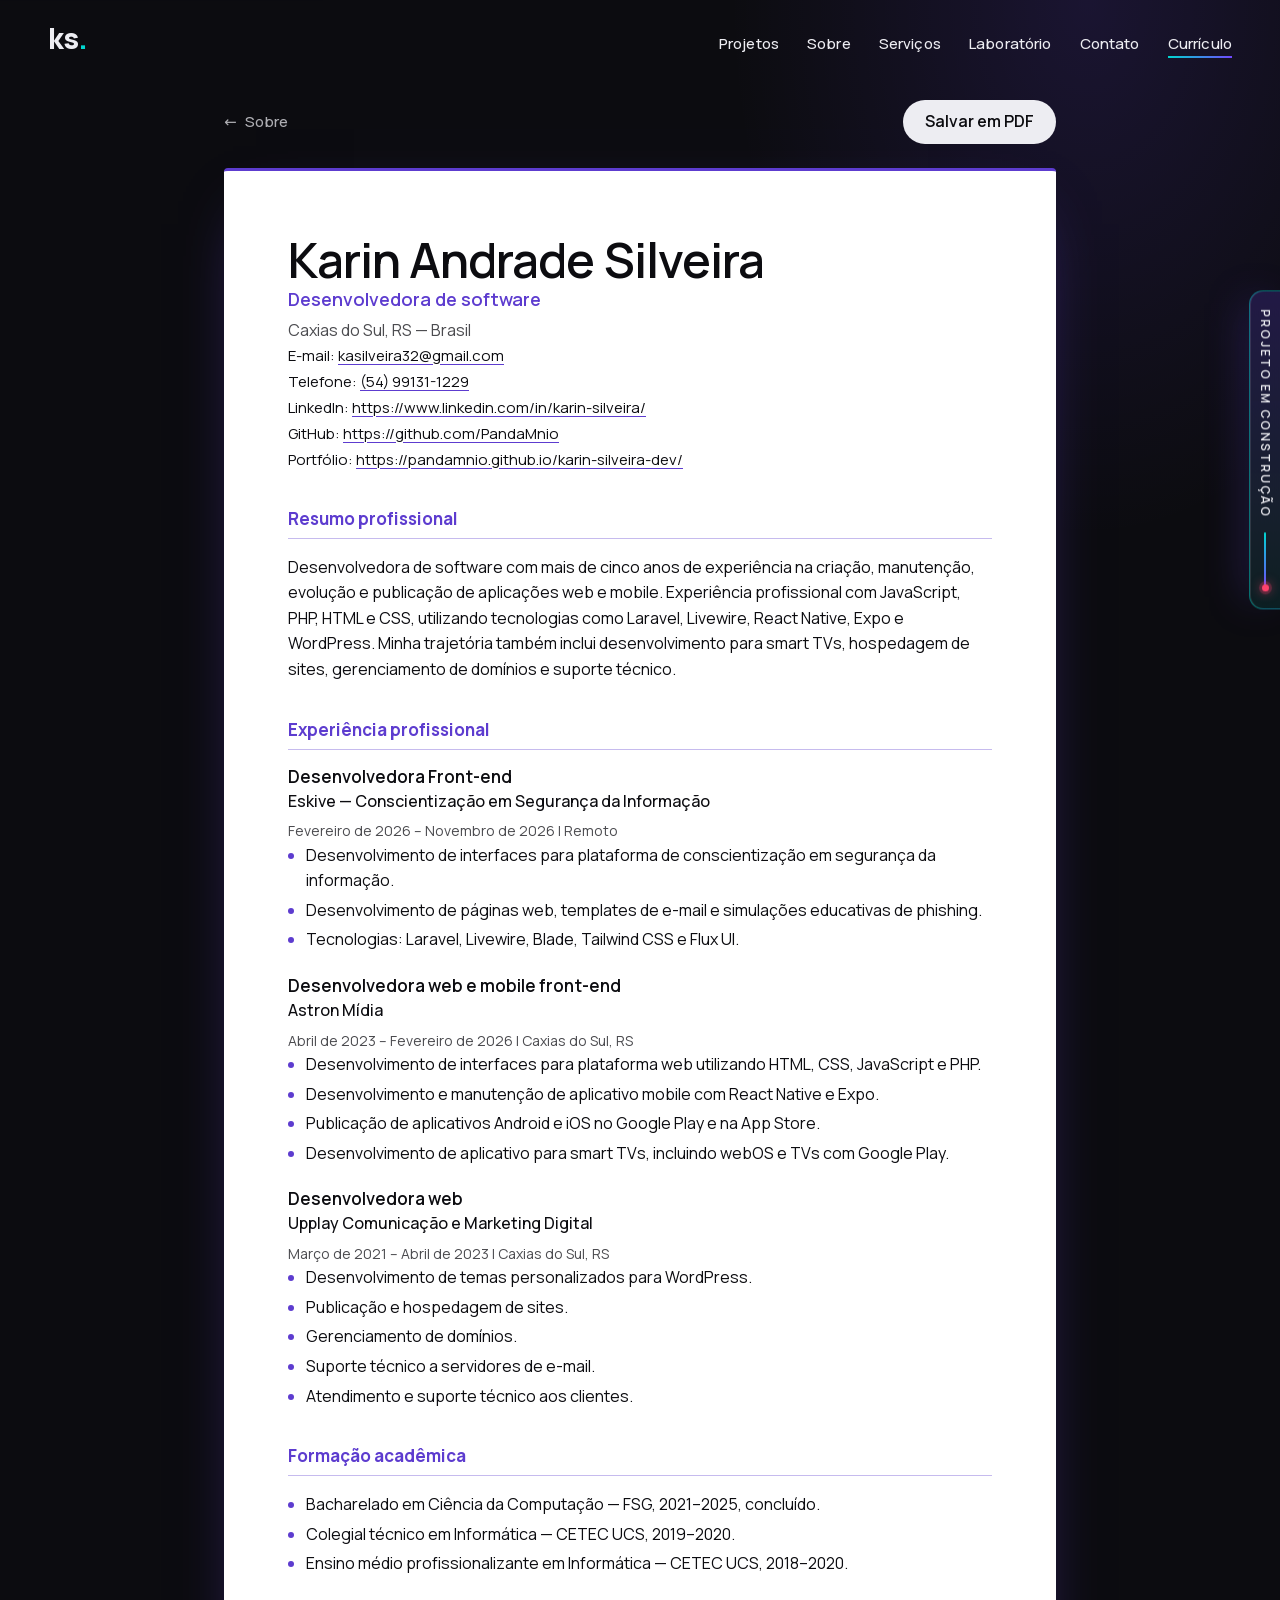
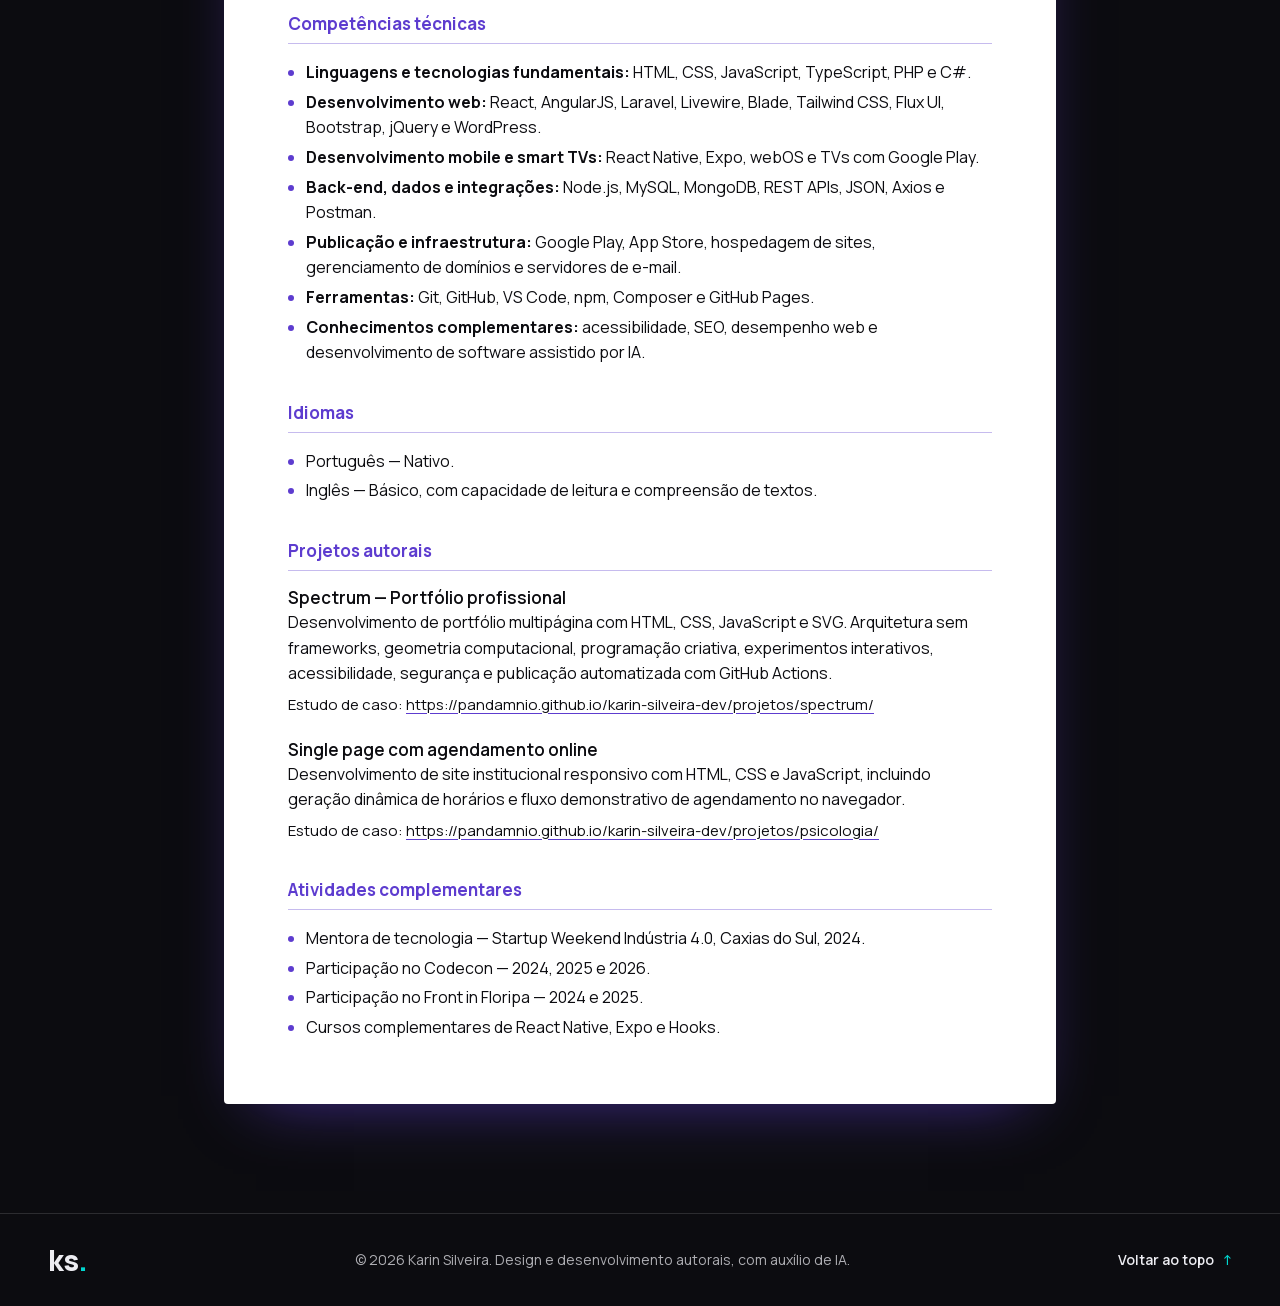
==== curriculo/index.html @ 3a44b776 "feat: laboratório em página própria, com chamada na home" ====
<!doctype html>
<html lang="pt-BR">
  <head>
    <meta charset="utf-8">
    <meta name="viewport" content="width=device-width, initial-scale=1">
    <meta http-equiv="Content-Security-Policy" content="default-src 'none'; script-src 'self'; style-src 'self'; style-src-attr 'unsafe-inline'; img-src 'self'; font-src 'self'; base-uri 'none'; form-action 'none'; require-trusted-types-for 'script'; trusted-types 'none'; upgrade-insecure-requests">
    <title>Currículo | Karin Silveira</title>
    <meta name="description" content="Currículo de Karin Silveira, desenvolvedora de software em Caxias do Sul, RS: experiência em aplicações web e mobile, formação em Ciência da Computação e competências técnicas.">
    <link rel="canonical" href="https://pandamnio.github.io/karin-silveira-dev/curriculo/">
    <meta property="og:type" content="profile">
    <meta property="og:locale" content="pt_BR">
    <meta property="og:site_name" content="Karin Silveira">
    <meta property="og:title" content="Currículo | Karin Silveira">
    <meta property="og:description" content="Currículo de Karin Silveira, desenvolvedora de software em Caxias do Sul, RS: experiência em aplicações web e mobile, formação em Ciência da Computação e competências técnicas.">
    <meta property="og:url" content="https://pandamnio.github.io/karin-silveira-dev/curriculo/">
    <meta property="og:image" content="https://pandamnio.github.io/karin-silveira-dev/assets/share/home.jpg">
    <meta property="og:image:width" content="1200">
    <meta property="og:image:height" content="630">
    <meta property="og:image:alt" content="Karin Silveira, desenvolvedora de software, com a assinatura ks. e uma superfície de grade em ultravioleta e aqua.">
    <meta name="twitter:card" content="summary_large_image">
    <meta name="twitter:title" content="Currículo | Karin Silveira">
    <meta name="twitter:description" content="Currículo de Karin Silveira, desenvolvedora de software em Caxias do Sul, RS: experiência em aplicações web e mobile, formação em Ciência da Computação e competências técnicas.">
    <meta name="twitter:image" content="https://pandamnio.github.io/karin-silveira-dev/assets/share/home.jpg">
    <meta name="twitter:image:alt" content="Karin Silveira, desenvolvedora de software, com a assinatura ks. e uma superfície de grade em ultravioleta e aqua.">
    <meta name="theme-color" content="#0c0c10">
    <link rel="icon" href="../assets/favicon.svg" type="image/svg+xml">
    <link rel="apple-touch-icon" href="../assets/apple-touch-icon.png">
    <link rel="stylesheet" href="../styles/global.css">
    <link rel="stylesheet" href="../styles/main.css">
    <script type="application/ld+json">
    {
      "@context": "https://schema.org",
      "@graph": [
        {
          "@type": "ProfilePage",
          "url": "https://pandamnio.github.io/karin-silveira-dev/curriculo/",
          "name": "Currículo de Karin Silveira",
          "inLanguage": "pt-BR",
          "isPartOf": {
            "@id": "https://pandamnio.github.io/karin-silveira-dev/#site"
          },
          "mainEntity": {
            "@type": "Person",
            "@id": "https://pandamnio.github.io/karin-silveira-dev/#karin-silveira",
            "name": "Karin Silveira",
            "alternateName": "Karin Andrade Silveira",
            "url": "https://pandamnio.github.io/karin-silveira-dev/",
            "jobTitle": "Desenvolvedora de software",
            "sameAs": [
              "https://github.com/PandaMnio",
              "https://www.linkedin.com/in/karin-silveira/"
            ]
          }
        },
        {
          "@type": "BreadcrumbList",
          "itemListElement": [
            {
              "@type": "ListItem",
              "position": 1,
              "name": "Início",
              "item": "https://pandamnio.github.io/karin-silveira-dev/"
            },
            {
              "@type": "ListItem",
              "position": 2,
              "name": "Currículo",
              "item": "https://pandamnio.github.io/karin-silveira-dev/curriculo/"
            }
          ]
        }
      ]
    }
    </script>
    <script type="module" src="../scripts/nav.js"></script>
    <script type="module" src="../scripts/curriculo.js"></script>
  </head>
  <body>
    <a class="skip-link" href="#conteudo">Pular para o conteúdo principal</a>

    <header id="topo" class="site-header">
      <a class="signature" href="../" aria-label="ks. — Karin Silveira, página inicial">ks<span>.</span></a>
      <nav aria-label="Principal">
        <ul role="list">
          <li><a href="../projetos/">Projetos</a></li>
          <li><a href="../#sobre">Sobre</a></li>
          <li><a href="../#servicos">Serviços</a></li>
          <li><a href="../laboratorio/">Laboratório</a></li>
          <li><a href="../#contato">Contato</a></li>
          <li><a href="./" aria-current="true">Currículo</a></li>
        </ul>
      </nav>
    </header>

    <main id="conteudo" class="resume-page">
      <div class="resume-tools">
        <p class="back"><a href="../#sobre"><span aria-hidden="true">←</span> Sobre</a></p>
        <div class="resume-export">
          <button class="button" type="button" data-print hidden>Salvar em PDF</button>
        </div>
      </div>

      <article class="resume light" aria-labelledby="resume-nome">
        <header class="resume-header">
          <h1 id="resume-nome">Karin Andrade Silveira</h1>
          <p class="resume-role">Desenvolvedora de software</p>
          <p>Caxias do Sul, RS — Brasil</p>
          <ul class="resume-contact" role="list">
            <li>E-mail: <a href="mailto:kasilveira32@gmail.com">kasilveira32@gmail.com</a></li>
            <li>Telefone: <a href="tel:+5554991311229">(54) 99131-1229</a></li>
            <li>LinkedIn: <a href="https://www.linkedin.com/in/karin-silveira/">https://www.linkedin.com/in/karin-silveira/</a></li>
            <li>GitHub: <a href="https://github.com/PandaMnio">https://github.com/PandaMnio</a></li>
            <li>Portfólio: <a href="https://pandamnio.github.io/karin-silveira-dev/">https://pandamnio.github.io/karin-silveira-dev/</a></li>
          </ul>
        </header>

        <section class="resume-section" aria-labelledby="resumo">
          <h2 id="resumo">Resumo profissional</h2>
          <p>Desenvolvedora de software com mais de cinco anos de experiência na criação, manutenção, evolução e publicação de aplicações web e mobile. Experiência profissional com JavaScript, PHP, HTML e CSS, utilizando tecnologias como Laravel, Livewire, React Native, Expo e WordPress. Minha trajetória também inclui desenvolvimento para smart TVs, hospedagem de sites, gerenciamento de domínios e suporte técnico.</p>
        </section>

        <section class="resume-section" aria-labelledby="experiencia">
          <h2 id="experiencia">Experiência profissional</h2>

          <div class="resume-entry">
            <h3>Desenvolvedora Front-end</h3>
            <p class="resume-org">Eskive — Conscientização em Segurança da Informação</p>
            <p class="resume-meta"><time datetime="2026-02">Fevereiro de 2026</time> – <time datetime="2026-11">Novembro de 2026</time> | Remoto</p>
            <ul>
              <li>Desenvolvimento de interfaces para plataforma de conscientização em segurança da informação.</li>
              <li>Desenvolvimento de páginas web, templates de e-mail e simulações educativas de phishing.</li>
              <li>Tecnologias: Laravel, Livewire, Blade, Tailwind CSS e Flux UI.</li>
            </ul>
          </div>

          <div class="resume-entry">
            <h3>Desenvolvedora web e mobile front-end</h3>
            <p class="resume-org">Astron Mídia</p>
            <p class="resume-meta"><time datetime="2023-04">Abril de 2023</time> – <time datetime="2026-02">Fevereiro de 2026</time> | Caxias do Sul, RS</p>
            <ul>
              <li>Desenvolvimento de interfaces para plataforma web utilizando HTML, CSS, JavaScript e PHP.</li>
              <li>Desenvolvimento e manutenção de aplicativo mobile com React Native e Expo.</li>
              <li>Publicação de aplicativos Android e iOS no Google Play e na App Store.</li>
              <li>Desenvolvimento de aplicativo para smart TVs, incluindo webOS e TVs com Google Play.</li>
            </ul>
          </div>

          <div class="resume-entry">
            <h3>Desenvolvedora web</h3>
            <p class="resume-org">Upplay Comunicação e Marketing Digital</p>
            <p class="resume-meta"><time datetime="2021-03">Março de 2021</time> – <time datetime="2023-04">Abril de 2023</time> | Caxias do Sul, RS</p>
            <ul>
              <li>Desenvolvimento de temas personalizados para WordPress.</li>
              <li>Publicação e hospedagem de sites.</li>
              <li>Gerenciamento de domínios.</li>
              <li>Suporte técnico a servidores de e-mail.</li>
              <li>Atendimento e suporte técnico aos clientes.</li>
            </ul>
          </div>
        </section>

        <section class="resume-section" aria-labelledby="formacao">
          <h2 id="formacao">Formação acadêmica</h2>
          <ul>
            <li>Bacharelado em Ciência da Computação — FSG, 2021–2025, concluído.</li>
            <li>Colegial técnico em Informática — CETEC UCS, 2019–2020.</li>
            <li>Ensino médio profissionalizante em Informática — CETEC UCS, 2018–2020.</li>
          </ul>
        </section>

        <section class="resume-section" aria-labelledby="competencias">
          <h2 id="competencias">Competências técnicas</h2>
          <ul>
            <li><strong>Linguagens e tecnologias fundamentais:</strong> HTML, CSS, JavaScript, TypeScript, PHP e C#.</li>
            <li><strong>Desenvolvimento web:</strong> React, AngularJS, Laravel, Livewire, Blade, Tailwind CSS, Flux UI, Bootstrap, jQuery e WordPress.</li>
            <li><strong>Desenvolvimento mobile e smart TVs:</strong> React Native, Expo, webOS e TVs com Google Play.</li>
            <li><strong>Back-end, dados e integrações:</strong> Node.js, MySQL, MongoDB, REST APIs, JSON, Axios e Postman.</li>
            <li><strong>Publicação e infraestrutura:</strong> Google Play, App Store, hospedagem de sites, gerenciamento de domínios e servidores de e-mail.</li>
            <li><strong>Ferramentas:</strong> Git, GitHub, VS Code, npm, Composer e GitHub Pages.</li>
            <li><strong>Conhecimentos complementares:</strong> acessibilidade, SEO, desempenho web e desenvolvimento de software assistido por IA.</li>
          </ul>
        </section>

        <section class="resume-section" aria-labelledby="idiomas">
          <h2 id="idiomas">Idiomas</h2>
          <ul>
            <li>Português — Nativo.</li>
            <li>Inglês — Básico, com capacidade de leitura e compreensão de textos.</li>
          </ul>
        </section>

        <section class="resume-section" aria-labelledby="projetos">
          <h2 id="projetos">Projetos autorais</h2>

          <div class="resume-entry">
            <h3>Spectrum — Portfólio profissional</h3>
            <p>Desenvolvimento de portfólio multipágina com HTML, CSS, JavaScript e SVG. Arquitetura sem frameworks, geometria computacional, programação criativa, experimentos interativos, acessibilidade, segurança e publicação automatizada com GitHub Actions.</p>
            <p class="resume-link">Estudo de caso: <a href="https://pandamnio.github.io/karin-silveira-dev/projetos/spectrum/">https://pandamnio.github.io/karin-silveira-dev/projetos/spectrum/</a></p>
          </div>

          <div class="resume-entry">
            <h3>Single page com agendamento online</h3>
            <p>Desenvolvimento de site institucional responsivo com HTML, CSS e JavaScript, incluindo geração dinâmica de horários e fluxo demonstrativo de agendamento no navegador.</p>
            <p class="resume-link">Estudo de caso: <a href="https://pandamnio.github.io/karin-silveira-dev/projetos/psicologia/">https://pandamnio.github.io/karin-silveira-dev/projetos/psicologia/</a></p>
          </div>
        </section>

        <section class="resume-section" aria-labelledby="atividades">
          <h2 id="atividades">Atividades complementares</h2>
          <ul>
            <li>Mentora de tecnologia — Startup Weekend Indústria 4.0, Caxias do Sul, 2024.</li>
            <li>Participação no Codecon — 2024, 2025 e 2026.</li>
            <li>Participação no Front in Floripa — 2024 e 2025.</li>
            <li>Cursos complementares de React Native, Expo e Hooks.</li>
          </ul>
        </section>
      </article>
    </main>

    <footer class="site-footer">
      <a class="signature" href="../" aria-label="ks. — Karin Silveira, página inicial">ks<span>.</span></a>
      <p>© 2026 Karin Silveira. Design e desenvolvimento autorais, com auxílio de IA.</p>
      <a class="link to-top" href="#topo">Voltar ao topo <span aria-hidden="true">↑</span></a>
    </footer>

    <p class="site-status"><span>Projeto em construção</span><i aria-hidden="true"></i></p>
  </body>
</html>
---- styles/global.css ----
/* Fontes */

@font-face {
  font-family: "Manrope";
  src: url("../assets/fonts/manrope-latin.woff2") format("woff2");
  font-weight: 200 800;
  font-display: swap;
}

@font-face {
  font-family: "Instrument Serif";
  src: url("../assets/fonts/instrument-serif-latin.woff2") format("woff2");
  font-display: swap;
}

@font-face {
  font-family: "Instrument Serif";
  src: url("../assets/fonts/instrument-serif-italic-latin.woff2") format("woff2");
  font-style: italic;
  font-display: swap;
}


/* Tokens */

:root {
  --color-obsidian: #0c0c10;
  --color-porcelain: #ededf2;
  --color-ultraviolet: #7148ff;
  --color-ultraviolet-deep: #5d3ccf;
  --color-aqua: #00d6cf;
  --color-pulse: #ff426c;

  --color-bg: var(--color-obsidian);
  --color-text: var(--color-porcelain);
  --color-accent: var(--color-aqua);
  --color-muted: color-mix(in srgb, var(--color-porcelain) 72%, var(--color-obsidian));
  --line: 1px solid color-mix(in srgb, var(--color-porcelain) 14%, transparent);

  --light-top: color-mix(in srgb, var(--color-ultraviolet) 14%, transparent);

  --surface-grid:
    radial-gradient(circle at 72% 30%, color-mix(in srgb, var(--color-ultraviolet) 65%, transparent), transparent 55%),
    repeating-linear-gradient(90deg, color-mix(in srgb, var(--color-porcelain) 6%, transparent) 0 1px, transparent 1px 3rem),
    repeating-linear-gradient(0deg, color-mix(in srgb, var(--color-porcelain) 6%, transparent) 0 1px, transparent 1px 3rem),
    color-mix(in srgb, var(--color-ultraviolet) 10%, var(--color-obsidian));
  --surface-flow: linear-gradient(var(--color-aqua), var(--color-ultraviolet) 55%, transparent) no-repeat;

  --font-sans: "Manrope", system-ui, sans-serif;
  --font-serif: "Instrument Serif", Georgia, "Times New Roman", serif;

  --gutter: clamp(1rem, 4vw, 3rem);

  --space-section: clamp(3.5rem, 2rem + 6vw, 8rem);
  --ease-out: cubic-bezier(0.22, 1, 0.36, 1);

  color-scheme: dark;
}

.light {
  --color-bg: var(--color-porcelain);
  --color-text: var(--color-obsidian);
  --color-accent: var(--color-ultraviolet-deep);
  --color-muted: color-mix(in srgb, var(--color-obsidian) 72%, var(--color-porcelain));
  --line: 1px solid color-mix(in srgb, var(--color-obsidian) 16%, transparent);

  color-scheme: light;
  color: var(--color-text);
  background: var(--color-bg);
}


/* Base */

*,
*::before,
*::after {
  box-sizing: border-box;
}

html {
  -webkit-text-size-adjust: 100%;
  text-size-adjust: 100%;
}

body {
  margin: 0;
  font-family: var(--font-sans);
  line-height: 1.6;
  overflow-wrap: break-word;
  color: var(--color-text);
  background:
    radial-gradient(40% 100% at 85% 0%, var(--light-top), transparent 70%) top / 100% min(100svh, 48rem) no-repeat,
    var(--color-bg);
}

header,
section,
footer {
  padding: 2rem var(--gutter);
}

h1,
h2 {
  margin-block: 0 1rem;
  font-weight: 600;
  line-height: 1.05;
  letter-spacing: -0.03em;
  text-wrap: balance;
}

h3,
h4 {
  font-weight: 600;
  letter-spacing: -0.02em;
}

p {
  max-inline-size: 70ch;
  text-wrap: pretty;
}

a {
  color: var(--color-accent);
}

:focus-visible {
  outline: 2px solid var(--color-accent);
  outline-offset: 2px;
}

[role="list"] {
  margin: 0;
  padding: 0;
  list-style: none;
}

dd {
  margin: 0;
}


/* Utilitários */

.visually-hidden {
  position: absolute;
  inline-size: 1px;
  block-size: 1px;
  overflow: hidden;
  clip-path: inset(50%);
  white-space: nowrap;
}

@media (min-width: 56rem) {
  .grid-12 {
    display: grid;
    grid-template-columns: repeat(12, minmax(0, 1fr));
    column-gap: var(--gutter);
  }
}


/* Componentes */

.skip-link {
  position: absolute;
  inset-block-start: 0;
  inset-inline-start: 0;
  z-index: 1;
  padding: 0.75rem var(--gutter);
  background: var(--color-bg);
  transform: translateY(-100%);
}

.skip-link:focus {
  transform: none;
}

.signature {

  margin-block: -0.5rem;
  padding-block: 0.5rem;
  font-size: 1.75rem;
  font-weight: 800;
  line-height: 1;
  letter-spacing: -0.04em;
  color: var(--color-text);
  text-decoration: none;
}

.signature span {
  display: inline-block;
  color: var(--color-accent);
}

.eyebrow,
.label,
dt {
  font-size: 0.8125rem;
  font-weight: 500;
  letter-spacing: 0.16em;
  text-transform: uppercase;
  color: var(--color-muted);
}

.eyebrow {
  display: flex;
  align-items: center;
  gap: 0.75rem;
  margin-block: 0 1.25rem;
}

.eyebrow::before {
  content: "";
  inline-size: 2rem;
  border-block-start: 1px solid var(--color-accent);
}

.voice {
  display: block;
  font-family: var(--font-serif);
  font-style: italic;
  font-weight: 400;
  letter-spacing: -0.01em;
}

.page-title {
  margin-block-end: 1.5rem;
  font-weight: 700;
  line-height: 0.88;
}

.display {
  margin: 0;
  font-size: clamp(2.5rem, 1.25rem + 5.5vw, 6.5rem);
  line-height: 0.9;
}

.display i {
  font-style: inherit;
  color: var(--color-accent);
}

.lead {
  font-size: clamp(1.125rem, 1rem + 0.6vw, 1.5rem);
  font-weight: 300;
  line-height: 1.45;
  max-inline-size: 26ch;
}

.section-intro {
  display: flex;
  flex-wrap: wrap;
  align-items: end;
  justify-content: space-between;
  gap: 1.5rem var(--gutter);
}

.section-intro > p {
  max-inline-size: 34ch;
  margin: 0;
  color: var(--color-muted);
}

.item-title {
  font-size: clamp(1.25rem, 1.05rem + 0.6vw, 1.5rem);
}

.index {
  margin: 0 0 0.75rem;
  font-family: var(--font-serif);
  font-size: 1.5rem;
  font-style: italic;
  line-height: 1;
  color: var(--color-accent);
}

.cta {
  padding-block: 0.6875rem;
  font-weight: 600;
  color: var(--color-text);
  text-decoration-color: var(--color-accent);
  text-decoration-thickness: 1px;
  text-underline-offset: 0.4em;
}

.cta:hover {
  text-decoration-thickness: 2px;
}

.cta span {
  color: var(--color-accent);
}

.link,
.button {
  display: inline-flex;
  align-items: center;
  gap: 0.5rem;
  min-block-size: 2.75rem;
  font-weight: 600;
  text-decoration: none;
}

.link {
  color: var(--color-text);
}

.link:hover,
.link:focus-visible {
  text-decoration: underline;
  text-decoration-color: var(--color-accent);
  text-underline-offset: 0.3em;
}

.button {
  padding-inline: 1.375rem;
  border-radius: 999px;
  color: var(--color-obsidian);
  background: var(--color-porcelain);
}

.button:hover,
.button:focus-visible {
  background: var(--color-aqua);
}

.ambient {
  position: relative;
  isolation: isolate;
}

.ambient::before {
  content: "";
  position: absolute;
  inset: 0;
  z-index: -1;
}

.card-link {
  color: inherit;
  text-decoration: none;
}

.card-link::after {
  content: "";
  position: absolute;
  inset: 0;
}

.card-link:hover,
.card-link:focus-visible {
  text-decoration: underline;
  text-decoration-color: var(--color-accent);
  text-decoration-thickness: 1px;
  text-underline-offset: 0.15em;
}

.actions {
  display: grid;
  gap: 0.25rem;
}

.actions .button {
  display: flex;
  justify-content: center;
}

.actions li:has(.button) + li:has(.button) {
  margin-block-start: 0.5rem;
}

.closing .actions {
  flex-basis: 100%;
}

@media (min-width: 40rem) {
  .actions {
    display: flex;
    flex-wrap: wrap;
    align-items: center;
    gap: 0.75rem 1.75rem;
  }

  .actions .button {
    display: inline-flex;
  }

  .closing .actions {
    flex-basis: auto;
  }

  .actions li:has(.button) + li:has(.button) {
    margin-block-start: 0;
  }
}

.actions svg {
  inline-size: 1.25rem;
  block-size: 1.25rem;
  fill: currentColor;
}

.closing {
  display: flex;
  flex-wrap: wrap;
  align-items: end;
  justify-content: space-between;
  gap: 1.5rem var(--gutter);
  margin-block-start: var(--space-section);
  padding: 2rem 0 0;
  border-block-start: var(--line);
}

.closing + .closing {
  margin-block-start: clamp(2.5rem, 6vw, 4rem);
}

.closing :is(h2, h3) {
  margin: 0;
  font-size: clamp(1.75rem, 1.25rem + 2vw, 2.75rem);
}

.closing .voice {
  display: inline;
}

.closing p {
  max-inline-size: 46ch;
  margin: 0.75rem 0 0;
  color: var(--color-muted);
}

.card-link span {
  display: inline-block;
  color: var(--color-accent);
}

.back {
  margin: 0 0 clamp(1.25rem, 3vw, 2.5rem);
}

.back a {
  display: inline-flex;
  align-items: center;
  gap: 0.5rem;
  min-block-size: 2.75rem;
  font-size: 0.9375rem;
  font-weight: 500;
  color: var(--color-muted);
  text-decoration: none;
}

.back a:hover,
.back a:focus-visible {
  color: var(--color-text);
}


/* Palco de projeto */

/* Paleta compartilhada entre o palco da home e a página do projeto. */
.stage-psicologia,
.project-psicologia {
  --project-deep: #1d3541;
  --project-glow: #8d6845;
  --project-light: #ccb28e;
  --project-paper: #f7f5f0;
}

.stage-spectrum,
.project-spectrum {
  --project-deep: var(--color-obsidian);
  --project-glow: var(--color-ultraviolet);
  --project-light: #b9a8ff;
  --project-paper: var(--color-porcelain);
}

.stage,
.shot-frame {
  --surface-project:
    radial-gradient(60% 70% at 80% 15%, color-mix(in srgb, var(--project-glow) 50%, transparent), transparent 70%),
    radial-gradient(50% 60% at 10% 100%, color-mix(in srgb, var(--color-ultraviolet) 22%, transparent), transparent 70%),
    repeating-linear-gradient(90deg, color-mix(in srgb, var(--color-porcelain) 6%, transparent) 0 1px, transparent 1px 3rem),
    repeating-linear-gradient(0deg, color-mix(in srgb, var(--color-porcelain) 6%, transparent) 0 1px, transparent 1px 3rem),
    color-mix(in srgb, var(--project-deep) 65%, var(--color-obsidian));

  border: var(--line);
  background: var(--surface-project);
}

.stage {
  position: relative;
  isolation: isolate;
  overflow: clip;
  aspect-ratio: 16 / 10;
  background:
    linear-gradient(var(--color-pulse) 0 0) left 86% top 13% / 1.6% 2.56% no-repeat,
    linear-gradient(90deg, var(--color-aqua), var(--color-ultraviolet)) left 6% bottom 9% / 26% 2px no-repeat,
    var(--surface-project);
}

.stage::before,
.stage::after {
  content: "";
  position: absolute;
  z-index: -1;
}

.stage::before {
  inset-block-start: -30%;
  inset-inline-end: -10%;
  inline-size: 50%;
  aspect-ratio: 1;
  border: 1px solid color-mix(in srgb, var(--color-porcelain) 22%, transparent);
  border-radius: 50%;
}

.stage::after {
  inset: 7% 24% 15% 3%;
  border: 1px solid color-mix(in srgb, var(--color-porcelain) 16%, transparent);
}

.stage img {
  position: absolute;
  display: block;
  block-size: auto;
  box-shadow: 0 1.5rem 3rem -1rem rgb(0 0 0 / 0.65);
}

.stage-desktop {
  inset-block-start: 12%;
  inset-inline-start: 6%;
  inline-size: 66%;
  border-radius: 0.25rem;
}

.stage-mobile {
  inset-block-end: 8%;
  inset-inline-end: 7%;
  inline-size: 18%;
  border-radius: 12% / 5.5%;
  outline: 1px solid color-mix(in srgb, var(--color-porcelain) 20%, transparent);
}

/* Folhas deslocadas indicam um conjunto de projetos. */
.stack {
  box-shadow:
    -0.5rem -0.5rem 0 -1px var(--color-bg),
    -0.5rem -0.5rem 0 0 rgb(237 237 242 / 0.2),
    -1rem -1rem 0 -1px var(--color-bg),
    -1rem -1rem 0 0 rgb(237 237 242 / 0.12);
}

/* Sem color-mix: só o que afeta legibilidade ou função. */

@supports not (color: color-mix(in srgb, red, blue)) {
  :root {
    --color-muted: #aeaeb3;
  }

  .light {
    --color-muted: #4b4b4f;
  }
}
---- styles/main.css ----
/* Cabeçalho */

.site-header {
  position: relative;
  z-index: 2;
  display: flex;
  flex-wrap: wrap;
  align-items: baseline;
  justify-content: space-between;
  gap: 1rem 2rem;
  padding-block: 1.5rem;
}

.site-header ul {
  display: flex;
  flex-wrap: wrap;
  gap: 0.5rem clamp(1rem, 3vw, 1.75rem);
}

.site-header nav a {
  padding-block: 0.75rem;
  font-size: 0.9375rem;
  font-weight: 500;
  letter-spacing: 0.01em;
  color: var(--color-text);
  text-decoration: none;
  background: linear-gradient(90deg, var(--color-aqua), var(--color-ultraviolet)) left calc(100% - 0.5rem) / 0 1px no-repeat;
}

.site-header nav a:hover,
.site-header nav a:focus-visible {
  background-size: 100% 1px;
}

.site-header nav a[aria-current] {
  background-size: 100% 2px;
}

.menu-toggle {
  display: none;
}

@media (max-width: 55.99rem) {
  .site-header nav {
    flex-basis: 100%;
  }

  /* Com JS, o menu nasce fechado: evita a lista aberta até o botão ser criado. */
  @media (scripting: enabled) {
    .site-header:not(.is-open) nav {
      display: none;
    }
  }

  .site-header.has-menu {
    align-items: center;
    gap: 0 0.75rem;
  }

  .site-header.has-menu .menu-toggle {
    display: inline-flex;
    align-items: center;
    gap: 0.75rem;
    min-block-size: 2.75rem;
    margin-block: -0.5rem;
    padding-inline: 1.125rem 1rem;
    border: var(--line);
    border-radius: 999px;
    font: inherit;
    font-size: 0.9375rem;
    font-weight: 600;
    color: var(--color-text);
    background: transparent;
    cursor: pointer;
  }

  .menu-toggle:hover,
  .is-open .menu-toggle {
    border-color: var(--color-accent);
  }

  .menu-icon {
    position: relative;
    inline-size: 1rem;
    block-size: 0.5rem;
  }

  .menu-icon::before,
  .menu-icon::after {
    content: "";
    position: absolute;
    inset-inline: 0;
    block-size: 1.5px;
    background: currentColor;
  }

  .menu-icon::before {
    inset-block-start: 0;
  }

  .menu-icon::after {
    inset-block-end: 0;
  }

  .is-open .menu-icon::before {
    inset-block-start: calc(50% - 0.75px);
    rotate: 45deg;
  }

  .is-open .menu-icon::after {
    inset-block-end: calc(50% - 0.75px);
    rotate: -45deg;
  }

  /* Painel vertical com o traço Aqua → Ultraviolet. */
  .site-header.has-menu nav {
    display: none;
    margin-block-start: 1rem;
    border-block-start: 2px solid;
    border-image: linear-gradient(90deg, var(--color-aqua), var(--color-ultraviolet)) 1;
    counter-reset: menu;
  }

  .site-header.has-menu.is-open nav {
    display: block;
  }

  .site-header.has-menu nav ul {
    display: block;
  }

  .site-header.has-menu nav li {
    border-block-end: var(--line);
    counter-increment: menu;
  }

  .site-header.has-menu nav a {
    display: flex;
    align-items: baseline;
    gap: 1rem;
    padding-block: 0.875rem;
    font-size: clamp(1.5rem, 1.1rem + 2vw, 2rem);
    font-weight: 600;
    line-height: 1.1;
    letter-spacing: -0.03em;
    background: none;
  }

  .site-header.has-menu nav a::before {
    content: counter(menu, decimal-leading-zero);
    flex: none;
    inline-size: 1.75rem;
    font-family: var(--font-serif);
    font-size: 1.25rem;
    font-style: italic;
    font-weight: 400;
    letter-spacing: 0;
    color: var(--color-accent);
  }

  .site-header.has-menu nav a:is(:hover, :focus-visible),
  .site-header.has-menu nav a[aria-current] {
    color: var(--color-accent);
  }
}


@media (max-width: 23.99rem) {
  .site-header.has-menu .menu-toggle {
    gap: 0.5rem;
    padding-inline: 0.875rem 0.75rem;
  }
}

/* Selo de status: aba fixa na borda direita; o acento Pulse desce o trilho com a rolagem. */

.site-status {
  position: fixed;
  z-index: 10;
  inset-block-start: 50%;
  inset-inline-end: 0;
  display: flex;
  flex-direction: column;
  align-items: center;
  gap: 0.875rem;
  margin: 0;
  padding: 1.125rem 0.5625rem 1.25rem;
  border: 1px solid color-mix(in srgb, var(--color-aqua) 45%, transparent);
  border-inline-end: 0;
  border-radius: 0.875rem 0 0 0.875rem;
  font-family: var(--font-sans);
  font-size: 0.75rem;
  font-weight: 600;
  line-height: 1;
  letter-spacing: 0.16em;
  text-transform: uppercase;
  white-space: nowrap;
  color: var(--color-porcelain);
  background:
    linear-gradient(color-mix(in srgb, var(--color-ultraviolet) 22%, transparent), color-mix(in srgb, var(--color-aqua) 10%, transparent)),
    color-mix(in srgb, var(--color-obsidian) 88%, transparent);
  -webkit-backdrop-filter: blur(10px);
  backdrop-filter: blur(10px);
  box-shadow:
    -0.5rem 0 2.5rem -0.75rem color-mix(in srgb, var(--color-ultraviolet) 80%, transparent),
    inset 1px 0 0 color-mix(in srgb, var(--color-porcelain) 12%, transparent);
  transform: translateY(-50%);
}

.site-status span {
  writing-mode: vertical-rl;
}

.site-status i {
  position: relative;
  --track: 3.5rem;
  inline-size: 2px;
  block-size: var(--track);
  border-radius: 1px;
  background: color-mix(in srgb, var(--color-porcelain) 16%, transparent);
}

.site-status i::before,
.site-status i::after {
  content: "";
  position: absolute;
}

.site-status i::before {
  inset: 0;
  border-radius: inherit;
  background: linear-gradient(var(--color-aqua), var(--color-ultraviolet));
  transform-origin: top;
}

.site-status i::after {
  inset-block-end: -0.1875rem;
  inset-inline-start: 50%;
  inline-size: 0.4375rem;
  block-size: 0.4375rem;
  margin-inline-start: -0.21875rem;
  border-radius: 50%;
  background: var(--color-pulse);
  box-shadow: 0 0 0 3px color-mix(in srgb, var(--color-pulse) 24%, transparent), 0 0 0.75rem var(--color-pulse);
}

/* Em telas estreitas, vira uma barra fixa na base, com a trilha na horizontal. */

@media (max-width: 39.99rem) {
  .site-status {
    inset-block: auto 0;
    inset-inline: 0;
    inline-size: fit-content;
    max-inline-size: calc(100% - 2rem);
    margin-inline: auto;
    flex-direction: row;
    gap: 0.75rem;
    padding: 0.6875rem 1.25rem calc(0.6875rem + env(safe-area-inset-bottom));
    border-block-end: 0;
    border-inline-end: 1px solid color-mix(in srgb, var(--color-aqua) 45%, transparent);
    border-radius: 0.875rem 0.875rem 0 0;
    font-size: 0.6875rem;
    letter-spacing: 0.14em;
    background:
      linear-gradient(color-mix(in srgb, var(--color-ultraviolet) 18%, transparent), color-mix(in srgb, var(--color-aqua) 8%, transparent)),
      color-mix(in srgb, var(--color-obsidian) 82%, transparent);
    -webkit-backdrop-filter: blur(14px) saturate(1.2);
    backdrop-filter: blur(14px) saturate(1.2);
    box-shadow: 0 -0.25rem 1.5rem -0.75rem color-mix(in srgb, var(--color-ultraviolet) 70%, transparent);
    transform: none;
  }

  .site-status span {
    writing-mode: horizontal-tb;
  }

  .site-status i {
    --track: 2.5rem;
    inline-size: var(--track);
    block-size: 2px;
  }

  .site-status i::before {
    transform-origin: left;
  }

  .site-status i::after {
    inset-block-end: auto;
    inset-block-start: 50%;
    inset-inline-start: auto;
    inset-inline-end: -0.1875rem;
    margin: -0.21875rem 0 0;
  }

  body {
    padding-block-end: 3rem;
  }
}

.site-header.is-open ~ .site-status {
  visibility: hidden;
}

@media print {
  .site-status {
    display: none;
  }
}

/* Hall de entrada */

.hero {
  overflow: clip;
  display: grid;
  align-items: center;
  gap: clamp(1.5rem, 5vw, 3rem);
  min-block-size: min(calc(100svh - 5.5rem), 60rem);
  padding-block: clamp(1.5rem, 5vh, 4rem) clamp(5rem, 11vh, 7rem);
}

.hero::before {
  background:
    radial-gradient(50% 60% at 74% 38%, color-mix(in srgb, var(--color-ultraviolet) 20%, transparent), transparent 70%),
    radial-gradient(25% 30% at 64% 72%, color-mix(in srgb, var(--color-aqua) 9%, transparent), transparent 70%);
}

.hero-text {
  position: relative;
  z-index: 1;
}

.hero h1 {
  font-size: clamp(3.5rem, 1.5rem + 7.5vw, 9rem);
}

.hero .lead {
  max-inline-size: 30ch;
  margin-block-end: 2rem;
  text-wrap: balance;
}

/* A escultura é o espaço do hero: nasce sob o texto e o envolve. */
.hero-visual {
  position: absolute;
  inset: 0;
  container-type: size;
  perspective: 1600px;
  perspective-origin: 30% 40%;
}

.hero-visual svg {
  position: absolute;
  inset: 0;
  inline-size: 100%;
  block-size: 100%;
  overflow: visible;
  transform: rotateX(4deg) rotateY(-12deg);
}

/* No mobile, o texto sobe ao topo e a escultura se ancora na base, centrada, recuando sob ele. */
@media (max-width: 55.99rem) {
  .hero {
    align-items: start;
    padding-block-start: clamp(2rem, 8svh, 5rem);
  }

  .hero-visual {
    mask: linear-gradient(to top, #000 15%, rgb(0 0 0 / 0.45) 65%);
  }

  .hero-visual svg {
    --w: min(100cqh * 16 / 9, 230cqw);

    inset: auto auto 0 calc(50cqw - var(--w) * 0.6);
    inline-size: var(--w);
    block-size: auto;
    aspect-ratio: 16 / 9;
  }
}

.hero-visual path {
  fill: none;
  stroke-width: 1;
  vector-effect: non-scaling-stroke;
}

/* A construção emerge do escuro. */
.hero-band {
  --z: 30px;

  mask: linear-gradient(70deg, transparent 4%, #000 40%), linear-gradient(to top, transparent 2%, #000 24%);
  mask-composite: intersect;
}

/* Faces sombreadas da superfície; o contorno da mesma cor fecha as emendas. */
.hero-band [color] {
  fill: currentColor;
  stroke: currentColor;
  stroke-width: 0.75;
}

.hero-band .grid {
  stroke: color-mix(in srgb, var(--color-porcelain) 28%, transparent);
}

.hero-band .flow {
  stroke: color-mix(in srgb, var(--color-porcelain) 38%, transparent);
}

.hero-orbit {
  --z: 70px;

  mask: linear-gradient(to top, transparent, #000 22%);
}

.hero-orbit path {
  stroke: color-mix(in srgb, var(--color-porcelain) 40%, transparent);
}

.hero-orbit .hero-accent {
  fill: var(--color-pulse);
  stroke: none;
  offset-distance: 35%;
  offset-rotate: 0deg;
}

/* Convite à rolagem e controle do movimento, na base do hero. */
.scroll-cue {
  position: absolute;
  inset-block-end: 0.75rem;
  inset-inline: 0;
  margin-inline: auto;
  display: grid;
  place-items: center;
  inline-size: 2.75rem;
  block-size: 3.5rem;
  color: color-mix(in srgb, var(--color-porcelain) 60%, transparent);
  transition: color 0.3s ease;
}

.scroll-cue:is(:hover, :focus-visible) {
  color: var(--color-aqua);
}

.scroll-cue-icon {
  position: relative;
  inline-size: 1.25rem;
  block-size: 2rem;
  border: 1.5px solid currentColor;
  border-radius: 999px;
}

.scroll-cue-icon::before {
  content: "";
  position: absolute;
  inset-block-start: 0.4rem;
  inset-inline-start: calc(50% - 1.5px);
  inline-size: 3px;
  block-size: 0.4rem;
  border-radius: 2px;
  background: var(--color-aqua);
}

.scroll-cue-hand {
  display: none;
}

/* Em telas de toque, o mouse dá lugar a uma mão em gesto de deslizar. */
@media (max-width: 55.99rem) {
  .scroll-cue-icon {
    display: none;
  }

  .scroll-cue-hand {
    display: block;
    inline-size: 1.75rem;
    block-size: 1.75rem;
    fill: none;
    stroke: currentColor;
    stroke-width: 1.5;
    stroke-linecap: round;
    stroke-linejoin: round;
  }
}

/* Acima da barra fixa do selo de status. */
@media (max-width: 39.99rem) {
  .scroll-cue {
    inset-block-end: 1.5rem;
  }
}

.hero-pause {
  position: absolute;
  inset-block-end: 1.25rem;
  inset-inline-end: var(--gutter);
  padding: 0.5rem 0.25rem;
  border: 0;
  background: none;
  color: color-mix(in srgb, var(--color-porcelain) 52%, var(--color-obsidian));
  font: inherit;
  font-size: 0.6875rem;
  letter-spacing: 0.02em;
  cursor: pointer;
  transition: color 0.3s ease;
}

.hero-pause:is(:hover, :focus-visible) {
  color: var(--color-porcelain);
}

@media (min-width: 56rem) {
  .hero-text {
    grid-area: 1 / 1 / 2 / 7;
  }
}


/* Projetos selecionados */

.works {
  padding-block: clamp(3rem, 1.5rem + 4.5vw, 7rem);
}

.works-intro {
  margin-block-end: clamp(2.5rem, 6vw, 4.5rem);
}

.studies {
  display: grid;
  gap: clamp(3rem, 9vw, 4.5rem) var(--gutter);
}

.study {
  position: relative;
}

.study .eyebrow {
  margin-block: 1.25rem 0.5rem;
}

.study h3 {
  margin-block: 0 0.25rem;
  font-size: clamp(1.375rem, 1.125rem + 1vw, 2rem);
}

.study h3 + p {
  margin: 0;
  color: var(--color-muted);
}

:is(.study, .entry, .feature):has(.card-link:hover, .card-link:focus-visible) .stage {
  border-color: var(--color-accent);
}

.study-projects {
  margin-block-start: 1.25rem;
}

.study-projects .label {
  margin: 0 0 0.25rem;
}

.study-projects a {
  position: relative;
  z-index: 1;
  display: flex;
  align-items: center;
  justify-content: space-between;
  gap: 1rem;
  min-block-size: 2.75rem;
  border-block: var(--line);
  font-weight: 500;
  color: var(--color-text);
  text-decoration: none;
}

.study-projects a:hover,
.study-projects a:focus-visible {
  color: var(--color-accent);
}

.study-projects [aria-hidden] {
  display: inline-block;
  color: var(--color-accent);
}

/* Destaque: precede o mosaico sem alterar a escala das coleções. */
.feature {
  position: relative;
  margin-block-end: clamp(3.5rem, 10vw, 6rem);
}

.feature .eyebrow {
  margin-block: 1.5rem 0.75rem;
}

.feature h3 {
  margin: 0 0 1rem;
  font-size: clamp(2.25rem, 1.25rem + 3.5vw, 4.5rem);
  line-height: 0.92;
}

:is(.feature, .entry-feature) .voice {
  display: block;
  color: var(--project-light);
}

.feature-text > p:last-child {
  max-inline-size: 34ch;
  margin: 0;
  color: var(--color-muted);
}

.works-more {
  max-inline-size: none;
  margin: clamp(2.5rem, 6vw, 3.5rem) 0 0;
  text-align: end;
}

.works-more a {
  display: inline-grid;
  justify-items: start;
  gap: 0.5rem;
  padding-block: 1.25rem 0.5rem;
  font-size: clamp(1.5rem, 1.125rem + 1.5vw, 2.25rem);
  font-weight: 600;
  line-height: 1.1;
  letter-spacing: -0.02em;
  text-align: start;
  color: var(--color-text);
  text-decoration: none;
  background: linear-gradient(90deg, var(--color-aqua), var(--color-ultraviolet)) top left / 100% 1px no-repeat;
}

.works-more a:hover,
.works-more a:focus-visible {
  background-size: 100% 2px;
}

.works-more .voice {
  display: inline;
}

.works-more [aria-hidden] {
  display: inline-block;
  color: var(--color-accent);
}

@media (min-width: 56rem) {
  .works {
    display: grid;
    grid-template-columns: repeat(12, minmax(0, 1fr));
    column-gap: var(--gutter);
  }

  .works > * {
    grid-column: 1 / -1;
  }

  .study {
    grid-column: span 4;
  }

  .study:first-child {
    grid-column: 1 / 9;
  }

  .study:first-child .study-text {
    display: grid;
    grid-template-columns: minmax(0, 1fr) minmax(0, 1fr);
    column-gap: var(--gutter);
  }

  .study:first-child .study-text > * {
    grid-column: 1;
  }

  .study:first-child .study-projects {
    grid-area: 1 / 2 / 4 / 3;
    align-self: end;
    margin: 0;
  }

  .works-more {
    justify-self: end;
  }

  .feature {
    display: grid;
    grid-template-columns: repeat(12, minmax(0, 1fr));
    column-gap: var(--gutter);
    align-items: end;
  }

  .feature-visual {
    grid-area: 1 / 5 / 2 / 13;
  }

  .feature-text {
    grid-area: 1 / 1 / 2 / 5;
  }

  .feature .eyebrow {
    margin-block-start: 0;
  }

  /* Com um único item, o acervo ocupa o canto livre (linhas: intro, destaque, mosaico). */
  .works:has(.study:only-child) .studies {
    grid-row: 3;
  }

  .works:has(.study:only-child) .works-more {
    grid-area: 3 / 10 / 4 / 13;
    align-self: end;
    justify-self: stretch;
    margin: 0;
  }
}


/* Serviços */

.services {
  padding-block: clamp(2rem, 1rem + 3vw, 4rem) clamp(3rem, 1.5rem + 4.5vw, 7rem);
}

.services::before {
  background:
    radial-gradient(45% 55% at 100% 100%, var(--light-top), transparent 70%),
    radial-gradient(70% 40% at 0% 0%, color-mix(in srgb, var(--color-ultraviolet) 11%, transparent), transparent 75%);
}

.services-intro {
  margin-block-end: clamp(2.5rem, 6vw, 4rem);
}

.services-list {
  position: relative;
  counter-reset: service;
}

.services-list::before {
  content: "";
  position: absolute;
  inset: 0 0 auto;
  block-size: 2px;
  background: linear-gradient(90deg, var(--color-aqua), var(--color-ultraviolet));
  transform-origin: left;
}

.service {
  display: grid;
  align-items: center;
  grid-auto-columns: minmax(0, 1fr) auto;
  gap: 1rem;
  padding-block: clamp(1.75rem, 3.5vw, 3rem);
  border-block-start: var(--line);
  counter-increment: service;
}

.service > :is(p, .link) {
  grid-column: span 2;
}

.service h3 {
  grid-area: 1 / 1;
  margin: 0;
  font-size: clamp(1.75rem, 1.1rem + 2.6vw, 3.5rem);
  line-height: 1;
}

.service h3::before {
  content: counter(service, decimal-leading-zero);
  display: block;
  margin-block-end: 0.5rem;
  font-family: var(--font-serif);
  font-size: clamp(1.25rem, 1rem + 1vw, 1.75rem);
  font-style: italic;
  font-weight: 400;
  color: var(--color-accent);
}

.service p {
  margin: 0;
}

.service .link {
  justify-self: start;
}

/* Representação Spectrum de cada serviço */
.service::after {
  content: "";
  grid-area: 1 / 2;
  align-self: start;
  justify-self: end;
  inline-size: clamp(5rem, 12vw, 10.5rem);
  block-size: clamp(3.5rem, 7vw, 6.5rem);
  pointer-events: none;
}

.service:nth-child(1)::after {
  border: 1px solid color-mix(in srgb, var(--color-aqua) 55%, transparent);
  border-radius: 0.375rem;
  background:
    linear-gradient(var(--color-pulse) 0 0) 0.5rem 0.4rem / 0.3rem 0.3rem no-repeat,
    linear-gradient(color-mix(in srgb, var(--color-porcelain) 18%, transparent) 0 0) 0 1.1rem / 100% 1px no-repeat,
    linear-gradient(135deg, var(--color-ultraviolet), var(--color-aqua)) 0.75rem 1.6rem / 55% 30% no-repeat,
    linear-gradient(color-mix(in srgb, var(--color-porcelain) 28%, transparent) 0 0) 0.75rem calc(100% - 0.5rem) / 40% 2px no-repeat;
}

.service:nth-child(2)::after {
  border: 1px solid color-mix(in srgb, var(--color-ultraviolet) 55%, transparent);
  border-radius: 0.25rem;
  background:
    linear-gradient(var(--color-ultraviolet) 0 0) left 0.5rem top 0.5rem / 38% 40% no-repeat,
    linear-gradient(var(--color-aqua) 0 0) right 0.5rem top 0.5rem / 38% 40% no-repeat,
    linear-gradient(color-mix(in srgb, var(--color-porcelain) 18%, transparent) 0 0) left 0.5rem bottom 0.5rem / calc(100% - 2rem) 28% no-repeat,
    linear-gradient(var(--color-pulse) 0 0) right 0.5rem bottom 0.5rem / 0.5rem 0.5rem no-repeat;
}

.service:nth-child(3)::after {
  inline-size: auto;
  aspect-ratio: 9 / 16;
  border: 1px solid var(--color-aqua);
  border-radius: 0.75rem;
  background:
    linear-gradient(color-mix(in srgb, var(--color-porcelain) 30%, transparent) 0 0) center 0.4rem / 1rem 2px no-repeat,
    linear-gradient(var(--color-aqua), var(--color-ultraviolet) 60%, transparent) center 1.25rem / 0.4rem 50% no-repeat,
    linear-gradient(var(--color-pulse) 0 0) center calc(100% - 0.6rem) / 0.75rem 0.2rem no-repeat;
}

.service:nth-child(4)::after {
  background:
    radial-gradient(circle at 50% 50%, var(--color-pulse) 0 0.25rem, transparent 0.3rem),
    radial-gradient(circle at 1.25rem 50%, transparent 0 0.7rem, var(--color-ultraviolet) 0.7rem 0.8rem, transparent 0.85rem),
    radial-gradient(circle at calc(100% - 1.25rem) 50%, transparent 0 0.7rem, var(--color-aqua) 0.7rem 0.8rem, transparent 0.85rem),
    linear-gradient(90deg, var(--color-ultraviolet), var(--color-aqua)) center / calc(100% - 4rem) 2px no-repeat;
}

.services .closing {
  margin-block-start: 0;
  padding-block-start: clamp(2rem, 4vw, 3.5rem);
  border-color: var(--color-accent);
}

.services .closing h3 {
  font-size: clamp(2.25rem, 1.25rem + 3.5vw, 4.5rem);
  line-height: 0.95;
}

@media (min-width: 56rem) {
  .service {
    row-gap: 0;
  }

  .service h3 {
    grid-column: 1 / 7;
    grid-row: 1 / span 2;
  }

  .service > :is(p, .link) {
    grid-column: 7 / 11;
  }

  .service > p {
    grid-row: 1;
  }

  .service > .link {
    align-self: start;
  }

  .service::after {
    grid-area: 1 / 11 / span 2 / 13;
    align-self: center;
  }
}


/* Acervo e coleções */

.archive {
  position: relative;
  isolation: isolate;
  overflow: clip;
  padding: clamp(0.5rem, 1.5vw, 1.5rem) var(--gutter) var(--space-section);
}

.archive-intro {
  margin-block-end: clamp(2.5rem, 8vw, 6rem);
}

.archive h1 {
  font-size: clamp(3.25rem, 1.25rem + 7vw, 8rem);
}

.archive-intro h1 + p {
  max-inline-size: 38ch;
  margin: 0;
  color: var(--color-muted);
}

/* Índice das coleções, na abertura do acervo. */
.archive-index {
  margin-block-start: clamp(1.5rem, 4vw, 2.5rem);
  padding-block-start: 0.25rem;
  background: linear-gradient(90deg, var(--color-aqua), var(--color-ultraviolet)) top left / 100% 1px no-repeat;
}

.archive-index ul {
  display: flex;
  flex-wrap: wrap;
  gap: 0 clamp(1.5rem, 4vw, 3rem);
}

.archive-index a {
  display: inline-flex;
  align-items: center;
  gap: 0.5rem;
  min-block-size: 2.75rem;
  font-weight: 500;
  color: var(--color-text);
  text-decoration: none;
}

.archive-index a:hover,
.archive-index a:focus-visible {
  text-decoration: underline;
  text-decoration-color: var(--color-accent);
  text-underline-offset: 0.3em;
}

.archive-index span {
  display: inline-block;
  color: var(--color-accent);
}

/* Links do projeto: um painel de portais, com a luz e as formas do projeto. */
.explore {
  margin-block-start: var(--space-section);
  padding: 0;
}

.explore h2 {
  margin: 0 0 1rem;
}

.explore ul {
  position: relative;
  display: grid;
  grid-template-columns: minmax(0, 1fr);
  border: var(--line);
  background:
    radial-gradient(70% 140% at 100% 100%, color-mix(in srgb, var(--project-glow, var(--color-ultraviolet)) 32%, transparent), transparent 70%),
    repeating-linear-gradient(90deg, color-mix(in srgb, var(--color-porcelain) 5%, transparent) 0 1px, transparent 1px 3rem),
    repeating-linear-gradient(0deg, color-mix(in srgb, var(--color-porcelain) 5%, transparent) 0 1px, transparent 1px 3rem);
}

.explore ul::after {
  content: "";
  position: absolute;
  inset-block-start: -0.4rem;
  inset-inline-end: 10%;
  inline-size: 0.8rem;
  aspect-ratio: 1;
  background: var(--color-pulse);
}

.explore li {
  position: relative;
  display: grid;
  grid-template-rows: auto 1fr auto auto;
  min-block-size: 11rem;
  padding: 1.25rem clamp(1.25rem, 3vw, 2rem);
}

.explore li + li {
  border-block-start: var(--line);
}

.explore-kind {
  display: flex;
  align-items: center;
  gap: 0.625rem;
  min-block-size: 2.75rem;
  margin: 0;
  padding-inline-end: 3.5rem;
  color: var(--color-text);
}

.explore-kind svg {
  flex: none;
  inline-size: 1.5rem;
  block-size: 1.5rem;
  fill: none;
  stroke: var(--color-accent);
  stroke-width: 1.5;
}

.explore-kind svg.fill {
  fill: var(--color-accent);
  stroke: none;
}

.explore-note {
  max-inline-size: 32ch;
  margin: 0.5rem 0 0;
  font-size: 0.9375rem;
  color: var(--color-muted);
}

.explore a {
  grid-row: 3;
  font-size: clamp(1.625rem, 1.1rem + 1.8vw, 2.5rem);
  font-weight: 600;
  line-height: 1.05;
  letter-spacing: -0.03em;
  color: var(--color-text);
  text-decoration: none;
}

.explore a::before {
  content: "";
  position: absolute;
  inset: 0;
}

.explore a:focus-visible {
  outline: none;
}

.explore li:has(a:focus-visible) {
  outline: 2px solid var(--color-accent);
  outline-offset: -2px;
}

.explore li:has(a:hover, a:focus-visible) {
  background: color-mix(in srgb, var(--color-aqua) 8%, transparent);
}

.explore span[aria-hidden] {
  position: absolute;
  inset-block-start: 1.25rem;
  inset-inline-end: clamp(1.25rem, 3vw, 2rem);
  display: grid;
  place-items: center;
  inline-size: 2.75rem;
  aspect-ratio: 1;
  border: 1px solid color-mix(in srgb, var(--color-accent) 60%, transparent);
  border-radius: 50%;
  font-size: 1.125rem;
  line-height: 1;
  color: var(--color-accent);
}

.explore a:hover span[aria-hidden],
.explore a:focus-visible span[aria-hidden] {
  border-color: var(--color-accent);
  color: var(--color-obsidian);
  background: var(--color-accent);
}

.explore + .closing {
  margin-block-start: clamp(2.5rem, 6vw, 4rem);
}

@media (min-width: 56rem) {
  .explore ul {
    grid-template-columns: repeat(3, minmax(0, 1fr));
  }

  .explore li {
    min-block-size: 15rem;
  }

  .explore li + li {
    border-block-start: 0;
    border-inline-start: var(--line);
  }
}

.cover {
  position: relative;
  aspect-ratio: 4 / 5;
  border: var(--line);
  background: radial-gradient(circle at 40% 40%, color-mix(in srgb, var(--color-ultraviolet) 30%, transparent), transparent 60%);
}

.cover::before,
.cover::after {
  content: "";
  position: absolute;
}

.cover::before {
  inset-block-start: 14%;
  inset-inline-start: 8%;
  inline-size: 76%;
  aspect-ratio: 1;
  border: 1px solid color-mix(in srgb, var(--color-porcelain) 24%, transparent);
  border-radius: 50%;
}

.cover::after {
  inset-block: 22% 12%;
  inset-inline-end: 14%;
  inline-size: 26%;
  border-radius: 999px;
  background: var(--surface-flow);
}

.collection-intro .cover {
  inline-size: min(26%, 6.5rem);
  margin: 1.5rem 0 0 auto;
}

.category {
  padding: 0;
  scroll-margin-block-start: 1.5rem;
}

.category + .category {
  margin-block-start: var(--space-section);
}

.category-head {
  position: relative;
  margin-block-end: clamp(2rem, 5vw, 3.5rem);
}

.category-head h2 {
  margin: 0 0 0.75rem;
  font-size: clamp(2.25rem, 1.25rem + 4vw, 5rem);
  line-height: 0.95;
}

.category-head h2 + p {
  max-inline-size: 40ch;
  margin: 0;
  color: var(--color-muted);
}

.archive-list {
  border-block-end: var(--line);
}

.entry {
  position: relative;
  display: grid;
  grid-template-columns: 1fr auto;
  grid-template-areas:
    "number visual"
    "title visual"
    "summary summary"
    "meta meta";
  align-items: start;
  column-gap: var(--gutter);
  padding-block: clamp(1.5rem, 4vw, 2.75rem);
  border-block-start: var(--line);
}

.entry-number {
  grid-area: number;
  margin: 0;
  font-family: var(--font-serif);
  font-size: clamp(2rem, 1.25rem + 2.5vw, 3.5rem);
  font-style: italic;
  line-height: 0.9;
  color: var(--color-muted);
}

.entry h3 {
  grid-area: title;
  margin-block: 0.5rem 0;
  font-size: clamp(1.625rem, 1.25rem + 2.25vw, 3.25rem);
  line-height: 1;
}

.entry-summary {
  grid-area: summary;
  max-inline-size: 40ch;
  margin: 1.25rem 0 0;
  color: var(--color-muted);
}

.entry-summary p {
  margin: 0;
}

.entry-summary p + p {
  margin-block-start: 0.75rem;
}

.entry-meta {
  grid-area: meta;
  display: flex;
  flex-wrap: wrap;
  gap: 0.75rem 2rem;
  margin-block: 1.25rem 0;
}

.entry-meta dt {
  font-size: 0.75rem;
}

.entry-meta dd {
  font-weight: 500;
}

.entry .stage {
  grid-area: visual;
  align-self: start;
  block-size: 6rem;
}

/* No destaque, o palco ganha a escala da obra. */
.entry-feature {
  grid-template-columns: minmax(0, 1fr);
  grid-template-areas: "number" "title" "visual" "summary" "meta";
}

.entry-feature .stage {
  block-size: auto;
  margin-block-start: 1.5rem;
}

@media (max-width: 55.99rem) {
  .collection-intro {
    margin-block-end: 2rem;
  }

  .entry h3 {
    align-self: start;
    font-size: clamp(1.375rem, 1rem + 2vw, 2rem);
  }

  .category-head h2 [aria-hidden] {
    font-size: 0.75em;
  }
}

@media (min-width: 56rem) {
  .collection-intro {
    display: grid;
    grid-template-columns: repeat(12, minmax(0, 1fr));
    column-gap: var(--gutter);
    align-items: end;
  }

  .collection-intro > * {
    grid-column: 1 / 10;
  }

  .collection-intro .cover {
    grid-area: 1 / 10 / 5 / 13;
    justify-self: end;
    inline-size: min(100%, 15rem);
    margin: 0;
  }

  .category-head {
    padding-inline-start: calc((100% - 11 * var(--gutter)) / 12 + var(--gutter));
  }

  .entry {
    grid-template-columns: repeat(12, minmax(0, 1fr));
    grid-template-areas: none;
  }

  .entry-number {
    grid-area: 1 / 1 / 3 / 2;
  }

  .entry h3 {
    grid-area: 1 / 2 / 2 / 8;
    margin-block-start: 0;
  }

  .entry-summary {
    grid-area: 2 / 2 / 3 / 8;
  }

  .entry-meta {
    grid-area: 1 / 8 / 3 / 10;
    flex-direction: column;
    margin: 0;
  }

  .entry .stage {
    grid-area: 1 / 10 / 3 / 13;
    justify-self: end;
    block-size: min(9rem, 12vw);
  }

  .entry-feature {
    grid-template-rows: auto auto 1fr;
  }

  .entry-feature h3,
  .entry-feature .entry-summary {
    grid-column: 2 / 7;
  }

  .entry-feature .entry-meta {
    grid-area: 3 / 2 / 4 / 7;
    align-self: end;
    flex-direction: row;
    margin-block-start: 1.5rem;
  }

  .entry-feature .stage {
    grid-area: 1 / 7 / 4 / 13;
    justify-self: stretch;
    block-size: auto;
    margin: 0;
  }
}


/* Estudo de caso */

.case {
  overflow-x: clip;
  padding: clamp(0.5rem, 1.5vw, 1.5rem) var(--gutter) var(--space-section);
}

.case::before {
  inset: -12rem 0 auto;
  block-size: calc(min(120vh, 70rem) + 12rem);
  background: radial-gradient(45% 55% at 85% 20%, color-mix(in srgb, var(--project-glow) 16%, transparent), transparent 70%);
}

.case .voice,
.case .index {
  color: var(--project-light);
}

.case dt {
  margin-block-end: 0.25rem;
  font-size: 0.75rem;
}

.case figcaption {
  margin-block-start: 0.75rem;
  font-size: 0.875rem;
  color: var(--color-muted);
}

.case code {
  font-family: ui-monospace, SFMono-Regular, Menlo, monospace;
  font-size: 0.875em;
}

.case h1 {
  position: relative;
  z-index: 1;
  font-size: clamp(3rem, 1.25rem + 7vw, 8rem);
}

.case-summary .lead {
  margin: 0;
  max-inline-size: 30ch;
}

.case-summary .actions {
  margin-block-start: 2rem;
}

.case-stage {
  margin-block-start: clamp(2rem, 5vw, 3rem);
}

.case-facts {
  display: grid;
  grid-template-columns: repeat(auto-fit, minmax(9rem, 1fr));
  gap: 1rem var(--gutter);
  margin: 1.5rem 0 0;
}

.case-facts > div {
  padding-block-start: 0.75rem;
  border-block-start: var(--line);
}

.case-tech {
  display: flex;
  flex-wrap: wrap;
  align-items: center;
  gap: 0.375rem;
}

.case-tech svg {
  inline-size: 1.125rem;
  block-size: 1.125rem;
  fill: var(--color-accent);
}

.case-chapter {
  display: grid;
  gap: 1.5rem var(--gutter);
  align-items: start;
  margin-block-start: var(--space-section);
  padding: 0;
}

.case-heading h2 {
  margin: 0;
  font-size: clamp(1.75rem, 1.25rem + 2vw, 2.75rem);
}

.case-text p {
  max-inline-size: 60ch;
  margin-block: 0 1.25rem;
  color: var(--color-muted);
}

.case-text p:first-child {
  font-size: clamp(1.0625rem, 1rem + 0.25vw, 1.125rem);
  color: var(--color-text);
}

.case-text p:last-child {
  margin-block-end: 0;
}

.shot {
  margin: 0;
}

.shot-frame {
  display: grid;
  place-items: center;
  padding: clamp(1rem, 4vw, 3rem);
}

.shot-frame img {
  display: block;
  inline-size: 100%;
  block-size: auto;
  border-radius: 0.25rem;
  box-shadow: 0 1.5rem 3rem -1rem rgb(0 0 0 / 0.65);
}

.shot-phone .shot-frame img {
  inline-size: min(100%, 15rem);
  border-radius: 1rem;
}

.case-identity {
  --color-text: var(--project-deep);
  --color-muted: color-mix(in srgb, var(--project-deep) 78%, var(--project-paper));
  --color-accent: var(--project-glow);
  --line: 1px solid color-mix(in srgb, var(--project-deep) 18%, transparent);

  margin-inline: calc(var(--gutter) * -1);
  padding: clamp(3rem, 1.5rem + 4vw, 6rem) var(--gutter);
  color: var(--color-text);
  background: var(--project-paper);
  color-scheme: light;
}

.case-identity .index {
  color: var(--project-glow);
}

.case-identity .shot-frame {
  background: color-mix(in srgb, var(--project-deep) 7%, var(--project-paper));
}

.case-identity .shot-frame img {
  box-shadow: 0 1.25rem 2.5rem -1.25rem color-mix(in srgb, var(--project-deep) 35%, transparent);
}

.case-palette {
  display: grid;
  grid-template-columns: repeat(3, minmax(0, 1fr));
  gap: 0.75rem;
}

.case-palette li::before {
  content: "";
  display: block;
  block-size: clamp(4.5rem, 10vw, 8rem);
  margin-block-end: 0.75rem;
  border: var(--line);
  background: var(--swatch);
}

.case-palette span,
.case-palette code {
  display: block;
}

.case-palette span {
  font-weight: 600;
}

.case-palette code,
.case-type dd {
  color: var(--color-muted);
}

.case-type {
  display: grid;
  gap: 1rem;
  margin: 0;
}

.case-type > div,
.case-spec > div {
  padding-block-start: 0.75rem;
  border-block-start: var(--line);
}

.case-type dd {
  font-size: 1.25rem;
}

.case-spec {
  margin: 0;
  border-block-end: var(--line);
}

.case-spec > div {
  display: grid;
  gap: 0.25rem var(--gutter);
  padding-block: 1rem;
}

.case-spec dt {
  margin: 0;
  padding-block-start: 0.2rem;
}

.psi {
  --tone-good: var(--color-aqua);
  --tone-average: #f5a524;
  --tone-poor: var(--color-pulse);

  display: grid;
  gap: 1.5rem var(--gutter);
  margin-block-start: 1rem;
  padding-block-start: 1.5rem;
  border-block-start: var(--line);
}

.psi-good { --tone: var(--tone-good); }
.psi-average { --tone: var(--tone-average); }
.psi-poor { --tone: var(--tone-poor); }

.psi-head {
  display: grid;
  justify-items: start;
  gap: 1rem;
}

.psi-switch {
  display: flex;
  gap: 1.5rem;
  margin: 0;
  padding: 0;
  border: 0;
}

.psi-switch label {
  display: inline-flex;
  align-items: center;
  min-block-size: 2.75rem;
  border-block-end: 2px solid transparent;
  cursor: pointer;
}

.psi-switch input {
  position: absolute;
  opacity: 0;
  pointer-events: none;
}

.psi-switch label:has(:checked) {
  color: var(--color-text);
  border-color: var(--color-accent);
}

.psi-switch label:has(:focus-visible) {
  outline: 2px solid var(--color-accent);
  outline-offset: 2px;
}

.psi-legend {
  display: flex;
  flex-wrap: wrap;
  gap: 0.5rem 1.25rem;
  font-size: 0.8125rem;
  color: var(--color-muted);
}

.psi-legend li,
.psi-metrics dt {
  display: flex;
  align-items: center;
  gap: 0.5rem;
}

.psi-legend li::before,
.psi-metrics dt::before {
  content: "";
  flex: none;
  inline-size: 0.625rem;
  block-size: 0.625rem;
  background: var(--tone);
}

.psi-good::before,
.psi-good dt::before { border-radius: 50%; }
.psi-poor::before,
.psi-poor dt::before { clip-path: polygon(50% 0, 100% 100%, 0 100%); }


.psi:has(.psi-switch [value="mobile"]:checked) .psi-desktop,
.psi:has(.psi-switch [value="desktop"]:checked) .psi-mobile {
  display: none;
}

.psi-scores {
  display: grid;
  grid-template-columns: repeat(2, minmax(0, 1fr));
  gap: 1.5rem 1rem;
  padding-block-end: 1.5rem;
}

.psi-scores li {
  display: grid;
  justify-items: center;
  gap: 0.75rem;
  font-size: 0.875rem;
  line-height: 1.3;
  text-align: center;
  color: var(--color-muted);
}

@property --psi-fill {
  syntax: "<number>";
  inherits: false;
  initial-value: 0;
}

.psi-gauge {
  position: relative;
  display: grid;
  place-items: center;
  inline-size: clamp(4.5rem, 3.5rem + 3vw, 6rem);
  aspect-ratio: 1;
  font-family: var(--font-serif);
  font-size: clamp(2rem, 1.5rem + 1.5vw, 2.75rem);
  line-height: 1;
  color: var(--color-text);
}

.psi-gauge::before {
  --psi-fill: var(--score);

  content: "";
  position: absolute;
  inset: 0;
  border-radius: 50%;
  background: conic-gradient(var(--tone) calc(var(--psi-fill) * 1%), color-mix(in srgb, var(--color-text) 14%, transparent) 0);
  mask: radial-gradient(farthest-side, transparent calc(100% - 3px), #000 calc(100% - 2px));
}

.psi-metrics {
  display: grid;
  column-gap: var(--gutter);
  margin: 0;
}

.psi-metrics > div {
  display: flex;
  flex-wrap: wrap;
  align-items: baseline;
  justify-content: space-between;
  gap: 0 1rem;
  padding-block: 0.75rem;
  border-block-start: var(--line);
}

.psi-metrics dt {
  margin: 0;
}

.psi-metrics dd {
  padding-inline-start: 1.125rem;
  font-size: 1.5rem;
  font-weight: 600;
  letter-spacing: -0.02em;
}

.psi-env,
.psi-source {
  margin: 0;
  font-size: 0.875rem;
  color: var(--color-muted);
}

.psi-env {
  margin-block-start: 0.75rem;
}

.weight-total {
  display: flex;
  flex-wrap: wrap;
  align-items: baseline;
  gap: 0 0.5rem;
  margin: 1rem 0 0;
  font-size: 1.5rem;
  font-weight: 600;
}

.weight-number {
  font-family: var(--font-serif);
  font-size: clamp(5rem, 3rem + 9vw, 10rem);
  font-weight: 400;
  line-height: 0.8;
  letter-spacing: -0.03em;
  color: var(--project-light);
}

.weight-total .label {
  flex-basis: 100%;
  margin-block-start: 1rem;
}

.weight-chart {
  margin: 0;
}

.weight-bar {
  display: flex;
  gap: 3px;
  block-size: clamp(2.5rem, 5vw, 4rem);
}

.weight-bar span {
  flex: var(--kb) 1 0;
  min-inline-size: 0.375rem;
  background: var(--swatch);
}

.weight-bar span:nth-child(1),
.weight-legend > div:nth-child(1) { --swatch: var(--project-light); }
.weight-bar span:nth-child(2),
.weight-legend > div:nth-child(2) { --swatch: var(--project-glow); }
.weight-bar span:nth-child(3),
.weight-legend > div:nth-child(3) { --swatch: var(--color-accent); }

@media (hover: hover) {
  .weight-chart:has(.weight-bar span:nth-child(1):hover, .weight-legend > div:nth-child(1):hover) :is(.weight-bar span, .weight-legend > div):not(:nth-child(1)),
  .weight-chart:has(.weight-bar span:nth-child(2):hover, .weight-legend > div:nth-child(2):hover) :is(.weight-bar span, .weight-legend > div):not(:nth-child(2)),
  .weight-chart:has(.weight-bar span:nth-child(3):hover, .weight-legend > div:nth-child(3):hover) :is(.weight-bar span, .weight-legend > div):not(:nth-child(3)) {
    opacity: 0.3;
  }
}

.weight-legend {
  display: grid;
  gap: 0.75rem var(--gutter);
  margin: 1.25rem 0 0;
}

.weight-legend > div {
  display: flex;
  flex-wrap: wrap;
  align-items: baseline;
  justify-content: space-between;
  gap: 0 1rem;
  padding-block-start: 0.75rem;
  border-block-start: var(--line);
}

.weight-legend dt::before {
  content: "";
  display: inline-block;
  inline-size: 0.625rem;
  block-size: 0.625rem;
  margin-inline-end: 0.5rem;
  background: var(--swatch);
}

.weight-legend dd {
  font-size: 1.5rem;
  font-weight: 600;
  letter-spacing: -0.02em;
}

.case-audit {
  display: grid;
  justify-items: start;
  gap: 0.5rem;
  padding-block-start: 1.5rem;
  border-block-start: var(--line);
}

.case-audit p {
  max-inline-size: 52ch;
  margin: 0;
  color: var(--color-muted);
}

@media (min-width: 40rem) {
  .case-spec > div {
    grid-template-columns: 11rem minmax(0, 1fr);
  }

  .weight-legend {
    grid-template-columns: repeat(3, minmax(0, 1fr));
  }

  .weight-legend > div {
    display: block;
  }

  .psi-scores {
    grid-template-columns: repeat(4, minmax(0, 1fr));
  }

  .psi-metrics {
    grid-template-columns: repeat(2, minmax(0, 1fr));
  }

  .psi-metrics > div {
    display: block;
  }
}

@media (min-width: 56rem) {
  .case-intro .back,
  .case-intro .eyebrow,
  .case h1 {
    grid-column: 1 / -1;
  }

  .case-summary {
    grid-area: 4 / 1 / 5 / 5;
    align-self: end;
  }

  .case-stage {
    grid-area: 4 / 5 / 5 / 13;
    margin-block-start: clamp(-2.5rem, -3vw, -1.5rem);
  }

  .case-facts {
    grid-area: 5 / 5 / 6 / 13;
  }

  .case-heading {
    grid-column: 1 / 5;
  }

  .case-text {
    grid-column: 5 / 11;
  }

  .case-opening .case-heading,
  .case-opening .case-text {
    grid-column: 1 / 6;
  }

  .case-opening .case-text {
    grid-row: 2;
  }

  .shot-detail {
    grid-area: 1 / 7 / 4 / 13;
    align-self: center;
  }

  .case-identity {
    grid-template-rows: auto auto 1fr;
  }

  .case-identity .shot-wide {
    grid-area: 2 / 1 / 4 / 9;
    margin-block-start: 1.5rem;
  }

  .case-palette {
    grid-area: 2 / 9 / 3 / 13;
    margin-block-start: 1.5rem;
  }

  .case-palette li::before {
    block-size: 5rem;
  }

  .case-type {
    grid-area: 3 / 9 / 4 / 13;
    align-self: start;
    margin-block-start: 1rem;
  }

  .shot-agenda {
    grid-column: 1 / 9;
  }

  .shot-phone {
    grid-column: 10 / 13;
    align-self: end;
  }

  .case-spec {
    grid-column: 5 / 13;
  }

  .weight-total {
    grid-column: 1 / 5;
    align-self: end;
  }

  .weight-chart,
  .case-audit {
    grid-column: 5 / 13;
  }

  .psi {
    grid-column: 1 / -1;
    grid-template-columns: minmax(0, 1fr) minmax(0, 2fr);
  }

  .psi-head {
    grid-area: 1 / 1;
    align-self: start;
  }

  .psi-panel {
    grid-area: 1 / 2 / 3;
  }

  .psi-source {
    grid-area: 2 / 1;
    align-self: end;
  }

  @supports (grid-template-columns: subgrid) {
    .psi {
      grid-template-columns: subgrid;
    }

    .psi-head,
    .psi-source {
      grid-column: 1 / 5;
    }

    .psi-panel {
      grid-column: 5 / 13;
    }
  }
}

@media (min-width: 75rem) {
  .case-facts {
    grid-template-columns: repeat(5, minmax(0, 1fr));
    column-gap: 1.5rem;
  }
}

/* Estudo de caso: Spectrum */

.case-summary .lead + p {
  max-inline-size: 46ch;
  margin: 1.25rem 0 0;
  color: var(--color-muted);
}

.case-brand .voice,
.case-brand .index {
  color: var(--color-ultraviolet-deep);
}

.spectrum-palette {
  margin: 0;
}

.spectrum-bar {
  display: flex;
  gap: 3px;
  block-size: clamp(4rem, 10vw, 7rem);
}

.spectrum-bar span {
  flex: var(--share) 1 0;
  min-inline-size: 0.5rem;
  border: var(--line);
  background: var(--swatch);
}

.spectrum-legend {
  display: grid;
  grid-template-columns: repeat(2, minmax(0, 1fr));
  gap: 1rem var(--gutter);
  margin-block-start: 1.25rem;
  font-size: 0.875rem;
  color: var(--color-muted);
}

.spectrum-legend li {
  padding-block-start: 0.75rem;
  border-block-start: var(--line);
}

.spectrum-legend li::before {
  content: "";
  display: inline-block;
  inline-size: 0.625rem;
  block-size: 0.625rem;
  margin-inline-end: 0.5rem;
  border: var(--line);
  background: var(--swatch);
}

.spectrum-legend span {
  font-weight: 600;
  color: var(--color-text);
}

.spectrum-legend code {
  display: block;
  margin-block: 0.25rem;
}

.spectrum-legend small {
  display: block;
  margin-block-start: 0.25rem;
  font-size: 0.8125rem;
}

.spectrum-legend small:first-of-type {
  margin-block-start: 0.5rem;
}

.spectrum-specimen {
  margin: 0 0 1.5rem;
  font-size: clamp(2.75rem, 1.5rem + 4vw, 5rem);
  font-weight: 700;
  line-height: 0.9;
  letter-spacing: -0.03em;
}

.spectrum-forms {
  display: grid;
  grid-template-columns: repeat(3, minmax(0, 1fr));
  gap: 1.5rem var(--gutter);
  padding-block-start: 1.5rem;
  border-block-start: var(--line);
  font-size: 0.75rem;
  font-weight: 500;
  letter-spacing: 0.12em;
  text-transform: uppercase;
  color: var(--color-muted);
}

.spectrum-forms svg {
  display: block;
  inline-size: 3rem;
  block-size: 3rem;
  margin-block-end: 0.75rem;
  overflow: visible;
}

.form-line {
  fill: none;
  stroke: var(--color-ultraviolet-deep);
  stroke-width: 1.5;
}

.form-accent {
  fill: var(--color-pulse);
}

.spectrum-contexts {
  margin: 0;
}

.spectrum-contexts ul {
  display: grid;
  grid-template-columns: minmax(0, 1fr);
  gap: 1.25rem var(--gutter);
}

.spectrum-contexts .shot-frame {
  padding: clamp(0.5rem, 1.5vw, 1rem);
}

.spectrum-contexts li p {
  margin: 0.75rem 0 0;
  font-size: 0.75rem;
  font-weight: 500;
  letter-spacing: 0.14em;
  text-transform: uppercase;
  color: var(--color-muted);
}

.spectrum-diagram {
  margin: 0;
}

.spectrum-diagram svg {
  display: block;
  inline-size: 100%;
  block-size: auto;
}

.spectrum-diagram path {
  fill: none;
  stroke-width: 1.5;
  vector-effect: non-scaling-stroke;
}

.spectrum-diagram .diagram-grid {
  stroke: color-mix(in srgb, var(--color-porcelain) 35%, transparent);
}

.spectrum-diagram .diagram-edge {
  stroke: color-mix(in srgb, var(--color-porcelain) 45%, transparent);
  stroke-width: 1;
}

.spectrum-diagram .diagram-control {
  stroke: color-mix(in srgb, var(--color-porcelain) 40%, transparent);
  stroke-width: 1;
  stroke-dasharray: 3 6;
}

.spectrum-diagram .diagram-axis {
  stroke: var(--color-porcelain);
  stroke-width: 1;
}

.diagram-point {
  fill: var(--color-bg);
  stroke: var(--color-aqua);
  stroke-width: 1.5;
}

.diagram-accent {
  fill: var(--color-pulse);
}

.spectrum-diagram text {
  font-family: var(--font-serif);
  font-size: 1.5rem;
  font-style: italic;
  fill: var(--project-light);
}

.case-figures {
  display: grid;
  grid-template-columns: repeat(2, minmax(0, 1fr));
  gap: 1.5rem var(--gutter);
  color: var(--color-muted);
}

.case-figures li {
  padding-block-start: 0.75rem;
  border-block-start: var(--line);
}

.case-figures span {
  display: block;
  margin-block-end: 0.5rem;
  font-family: var(--font-serif);
  font-size: clamp(4rem, 2.5rem + 6vw, 8rem);
  line-height: 0.85;
  color: var(--project-light);
}

.shot-phones ul {
  display: grid;
  grid-template-columns: repeat(3, minmax(0, 1fr));
  gap: 0.75rem var(--gutter);
  align-items: start;
}

.shot-phones .shot-frame {
  padding: clamp(0.5rem, 3vw, 2rem);
}

.shot-phones img {
  inline-size: min(100%, 14rem);
  border-radius: 0.75rem;
}

.shot-phones li p {
  margin: 0.75rem 0 0;
  font-size: clamp(0.6875rem, 0.5rem + 0.8vw, 0.8125rem);
  font-weight: 500;
  letter-spacing: clamp(0.06em, 2vw - 0.4em, 0.16em);
  text-transform: uppercase;
  color: var(--color-muted);
}

.case-process {
  padding-block-start: 0.5rem;
  background: linear-gradient(90deg, var(--color-aqua), var(--color-ultraviolet)) top left / 100% 2px no-repeat;
}

.case-process li {
  display: grid;
  grid-template-columns: 3rem minmax(0, 1fr);
  column-gap: 1rem;
  padding-block: 1.25rem;
}

.case-process li + li {
  border-block-start: var(--line);
}

.case-process .index {
  grid-row: span 3;
  margin: 0;
}

.case-process h3 {
  margin: 0;
  font-size: 1.25rem;
}

.case-process p {
  margin: 0.25rem 0 0;
  color: var(--color-muted);
}

@media (min-width: 36rem) {
  .spectrum-contexts ul {
    grid-template-columns: repeat(2, minmax(0, 1fr));
  }

  .spectrum-contexts li:nth-child(even) {
    margin-block-start: 2rem;
  }
}

@media (min-width: 40rem) {
  .spectrum-legend {
    grid-template-columns: repeat(5, minmax(0, 1fr));
  }

  .spectrum-forms {
    grid-template-columns: repeat(5, minmax(0, 1fr));
  }

  .case-figures {
    grid-template-columns: repeat(4, minmax(0, 1fr));
  }
}

@media (min-width: 56rem) {
  .case-purpose .case-spec {
    grid-area: 2 / 1 / 3 / 5;
    margin-block-start: 1.5rem;
  }

  .case-purpose .case-spec > div {
    grid-template-columns: minmax(0, 1fr);
  }

  .case-purpose .shot-services {
    grid-area: 2 / 6 / 3 / 13;
    margin-block-start: 1.5rem;
  }

  .case-brand {
    grid-template-rows: auto;
  }

  .case-contexts-text {
    grid-area: 5 / 1 / 6 / 5;
    margin-block-start: 3rem;
  }

  .spectrum-contexts {
    grid-area: 5 / 5 / 6 / 13;
    margin-block-start: 3rem;
  }

  .spectrum-palette {
    grid-column: 1 / -1;
    margin-block-start: 1.5rem;
  }

  .spectrum-type {
    grid-area: 3 / 1 / 4 / 6;
    margin-block-start: 1.5rem;
  }

  .spectrum-forms {
    grid-area: 4 / 1 / 5 / 6;
    align-self: end;
  }

  .shot-about {
    grid-area: 3 / 7 / 5 / 13;
    margin-block-start: 1.5rem;
  }

  .spectrum-diagram {
    grid-area: 2 / 1 / 3 / 8;
  }

  .case-matter .case-lab-text {
    grid-area: 2 / 9 / 3 / 13;
    align-self: end;
  }

  .shot-lab {
    grid-area: 3 / 4 / 4 / 13;
    margin-block-start: 1.5rem;
  }

  .case-figures {
    grid-column: 1 / -1;
    margin-block: 1.5rem;
  }

  .shot-phones {
    grid-column: 2 / 13;
    margin-block-start: 1.5rem;
  }

  .shot-phones li:nth-child(2) {
    margin-block-start: 4rem;
  }

  .shot-phones li:nth-child(3) {
    margin-block-start: 2rem;
  }

  .case-process {
    grid-column: 1 / -1;
    display: grid;
    grid-template-columns: repeat(5, minmax(0, 1fr));
    column-gap: var(--gutter);
    margin-block-start: 1.5rem;
  }

  .case-process li {
    grid-template-columns: minmax(0, 1fr);
    align-content: start;
    padding-block: 1.25rem 0;
  }

  .case-process li + li {
    border-block-start: 0;
  }

  .case-process .index {
    grid-row: auto;
    margin-block-end: 1rem;
  }
}


/* Sobre */

.about {
  display: grid;
  align-items: start;
  column-gap: var(--gutter);
  padding-block: var(--space-section);

  overflow-x: clip;
}

.about h2 {
  margin-block-end: clamp(2rem, 1rem + 6vw, 6rem);
}

.about h3,
.about dt {
  margin-block: 0 1.5rem;
}

.about-portrait {
  position: relative;
  isolation: isolate;
  inline-size: min(78%, 26rem);

  margin-block: 3.5rem clamp(3.5rem, 12vw, 6rem);
  margin-inline-start: auto;
}

.about-portrait img {
  position: relative;
  z-index: 1;
  display: block;
  inline-size: 100%;
  block-size: auto;
  box-shadow: 0 2.5rem 4rem -2rem color-mix(in srgb, var(--color-obsidian) 45%, transparent);
}

.portrait-shapes span {
  position: absolute;
  pointer-events: none;
}

.shape-panel {
  z-index: -1;
  inset: 16% -45% -12% 22%;
  background:
    radial-gradient(circle at 30% 70%, color-mix(in srgb, var(--color-ultraviolet) 28%, transparent), transparent 60%),
    repeating-linear-gradient(90deg, color-mix(in srgb, var(--color-obsidian) 8%, transparent) 0 1px, transparent 1px 2.5rem),
    repeating-linear-gradient(0deg, color-mix(in srgb, var(--color-obsidian) 8%, transparent) 0 1px, transparent 1px 2.5rem),
    color-mix(in srgb, var(--color-ultraviolet) 8%, var(--color-porcelain));
}

.shape-frame {
  z-index: -1;
  inset: -7% 10% 10% -9%;
  border: var(--line);
}

.shape-orbit {
  z-index: 2;
  inset-block-start: -22%;
  inset-inline-start: -34%;
  inline-size: 72%;
  aspect-ratio: 1;
  border: 1px solid color-mix(in srgb, var(--color-ultraviolet-deep) 45%, transparent);
  border-radius: 50%;
}

.shape-flow {
  z-index: 2;
  inset-block-end: 10%;
  inset-inline-start: -5%;
  inline-size: 9%;
  block-size: 32%;
  border-radius: 999px;
  background: var(--surface-flow);
}

.shape-accent {
  z-index: 2;
  inset-block-start: 7%;
  inset-inline-end: -5%;
  inline-size: 4.5%;
  aspect-ratio: 1;
  background: var(--color-pulse);
}

.about-lead {
  margin-block: 0 2rem;
  font-size: clamp(1.375rem, 1.1rem + 1.2vw, 2.125rem);
  font-weight: 300;
  line-height: 1.3;
  max-inline-size: 22ch;
}

.about-text p,
.about-principles p {
  max-inline-size: 46ch;
  margin-block: 0 1.25rem;
  color: var(--color-muted);
}

.about-quote {
  max-inline-size: 24ch;
  margin-block: clamp(2.5rem, 1.5rem + 4vw, 4.5rem) 0;
  font-family: var(--font-serif);
  font-size: clamp(1.75rem, 1.2rem + 2.1vw, 2.875rem);
  font-style: italic;
  line-height: 1.08;
  letter-spacing: -0.01em;
  text-wrap: balance;
}

.about-quote::before {
  content: "";
  display: block;
  inline-size: 2rem;
  margin-block-end: 1.25rem;
  border-block-start: 1px solid var(--color-accent);
}

.about-quote span {
  color: var(--color-accent);
}

.about-facts {
  display: grid;
  grid-template-columns: repeat(auto-fit, minmax(14rem, 1fr));
  gap: 1.5rem var(--gutter);
  margin: 2rem 0 0;
}

.about-facts > div,
.about-community dl > div {
  padding-block-start: 0.875rem;
  border-block-start: var(--line);
}

.about-facts dt {
  margin-block-end: 0.5rem;
}

.about-facts dd,
.about-community dd {
  font-size: 0.9375rem;
}

.about-facts dd {
  color: var(--color-muted);
}

.about-facts .fact-value {
  margin-block-end: 0.25rem;
  font-family: var(--font-serif);
  font-size: clamp(1.75rem, 1.25rem + 1.25vw, 2.375rem);
  line-height: 1.05;
  letter-spacing: -0.01em;
  color: var(--color-text);
}

.about-resume {
  margin: 1.25rem 0 0;
}

.about-community {
  margin-block-start: clamp(2.5rem, 1.5rem + 4vw, 4.5rem);
}

.about-community dl {
  display: grid;
  gap: 1.25rem;
  margin: 0;
}

.about-community dt {
  margin-block-end: 0.375rem;
}

.about-community dd + dd {
  margin-block-start: 0.25rem;
}

.about-community dd span {
  color: var(--color-muted);
}

.about-community dd span::before {
  content: " · ";
}

.about-capabilities,
.about-principles {
  margin-block-start: clamp(2.75rem, 1.5rem + 5vw, 5.5rem);
}

.capabilities {
  display: grid;
  gap: 2rem var(--gutter);
}

.capability {
  padding-block-start: 1.25rem;
  border-block-start: var(--line);
}

.capability h4 {
  margin: 0 0 0.5rem;
  line-height: 1.15;
}

.capability h4 + p {
  margin: 0;
  color: var(--color-muted);
}

.capability-icons {
  display: flex;
  flex-wrap: wrap;
  gap: 0.75rem;
  margin-block: 1.25rem 0.875rem;
}

.capability-icons svg {
  inline-size: 1.375rem;
  block-size: 1.375rem;
  fill: var(--color-accent);
}

.capability-stack {
  margin: 0;
  font-size: 0.875rem;
  font-weight: 500;
}

.about-tools {
  display: flex;
  flex-wrap: wrap;
  gap: 1.25rem clamp(2rem, 5vw, 4rem);
  margin: 2.5rem 0 0;
}

.about-tools dt {
  margin-block-end: 0.25rem;
}

.about-principles ul {
  margin-block-end: 2rem;
  border-block-end: var(--line);
}

.about-principles li {
  padding-block: 0.875rem;
  border-block-start: var(--line);
  font-size: clamp(1.75rem, 1.125rem + 2.5vw, 3.5rem);
  font-weight: 600;
  line-height: 1.1;
  letter-spacing: -0.03em;
}

.about-principles em {
  font-family: var(--font-serif);
  font-weight: 400;
  letter-spacing: -0.01em;
  color: var(--color-accent);
}

.about-principles p {
  margin: 0;
}

@media (min-width: 56rem) {
  .about .eyebrow,
  .about h2 {
    grid-column: 1 / 9;
  }

  .about-lead {
    grid-column: 1 / 6;
  }

  .about-text {
    grid-column: 3 / 8;
  }

  .about-portrait {
    grid-area: 1 / 9 / 4 / 13;
    align-self: center;
    inline-size: auto;
    margin: 0;
  }

  .about-quote {
    grid-area: 5 / 1 / 6 / 8;
    max-inline-size: 26ch;
  }

  .about-profile {
    grid-area: 4 / 9 / 6 / 13;
    margin-block-start: 4.5rem;
  }

  .about-facts {
    grid-template-columns: minmax(0, 1fr);
    margin-block-start: 0;
  }

  .about-community {
    grid-area: 6 / 3 / 7 / 8;
  }

  .about-capabilities,
  .about-principles {
    grid-column: 1 / 13;
  }

  .capabilities {
    grid-template-columns: repeat(2, minmax(0, 1fr));
  }

  .about-principles h3 {
    grid-area: 1 / 1 / 2 / 4;
  }

  .about-principles ul {
    grid-area: 1 / 4 / 3 / 13;
    margin: 0;
  }

  .about-principles p {
    grid-area: 2 / 1 / 3 / 4;
    align-self: end;
    font-size: 0.9375rem;
  }

  .about-principles li {
    padding-block: 1.125rem;
  }
}

@media (min-width: 75rem) {
  .capabilities {
    grid-template-columns: repeat(4, minmax(0, 1fr));
  }
}


/* Laboratório */

.lab {
  overflow-x: clip;
  padding-block: var(--space-section);
}

.lab::before {
  background:
    radial-gradient(40% 35% at 10% 15%, color-mix(in srgb, var(--color-ultraviolet) 18%, transparent), transparent 70%),
    radial-gradient(30% 30% at 90% 70%, color-mix(in srgb, var(--color-aqua) 9%, transparent), transparent 70%),
    radial-gradient(22% 20% at 50% 100%, color-mix(in srgb, var(--color-pulse) 5%, transparent), transparent 70%),
    linear-gradient(color-mix(in srgb, var(--color-obsidian) 55%, black), var(--color-obsidian));
}

.lab-intro {
  margin-block-end: clamp(2rem, 1rem + 5vw, 5rem);
}

.lab-page {
  padding-block-start: clamp(0.5rem, 1.5vw, 1.5rem);
}

.experiment-stage {
  aspect-ratio: 1;
  margin-inline: calc(var(--gutter) * -1);
  overflow: clip;
  border-block: var(--line);
  background: var(--surface-grid);
}

.experiment.is-ready .experiment-stage {
  background:
    radial-gradient(55% 70% at 35% 45%, color-mix(in srgb, var(--color-ultraviolet) 22%, transparent), transparent 70%),
    var(--color-obsidian);
}

.experiment svg {
  display: none;
  inline-size: 100%;
  block-size: 100%;
}

.experiment.is-ready svg {
  display: block;
}

.lab-grid path,
.lab-streams path {
  fill: none;
  vector-effect: non-scaling-stroke;
}

.lab-grid path {
  stroke: var(--color-porcelain);
  stroke-opacity: calc(0.02 + 0.16 * (1 - var(--flow, 0)));
  stroke-width: 1;
}

.lab-streams path {
  stroke: url("#lab-gradient");
  stroke-opacity: calc(0.35 + 0.65 * var(--flow, 0));
  stroke-width: calc(1px + 1.25px * var(--flow, 0));
}

#lab-gradient stop:first-child {
  stop-color: var(--color-aqua);
}

#lab-gradient stop:last-child {
  stop-color: var(--color-ultraviolet);
}

.lab-lens {
  fill: none;
  stroke: var(--color-porcelain);
  stroke-opacity: 0.35;
  stroke-dasharray: 2 6;
  vector-effect: non-scaling-stroke;
  opacity: 0;
}

.lab-accent {
  fill: var(--color-pulse);
}

.experiment-caption {
  display: grid;
  gap: 1.5rem var(--gutter);
  margin-block-start: clamp(1.5rem, 4vw, 2.5rem);
}

.experiment-heading .eyebrow {
  margin-block-end: 0.75rem;
}

.experiment h2 {
  margin: 0;
  font-size: clamp(1.5rem, 1.125rem + 1.5vw, 2.25rem);
  line-height: 1.1;
}

.experiment-description {
  margin: 0;
  color: var(--color-muted);
}

.control-range {
  display: grid;
  grid-template-columns: auto minmax(0, 1fr) auto;
  align-items: center;
  gap: 1rem;
}

.control-start {
  font-weight: calc(800 - 500 * var(--flow, 0));
  letter-spacing: -0.02em;
}

.control-end {
  font-family: var(--font-serif);
  font-size: 1.375rem;
  font-style: italic;
  line-height: 1;
  opacity: calc(0.6 + 0.4 * var(--flow, 0));
}

.control-range input {
  inline-size: 100%;
  min-block-size: 2.75rem;
  margin: 0;
  accent-color: var(--color-accent);
  cursor: pointer;
}

.control-hint {
  margin: 0.5rem 0 0;
  font-size: 0.875rem;
  color: var(--color-muted);
}

@media (min-width: 56rem) {
  .experiment-stage {
    aspect-ratio: 21 / 9;
  }

  .experiment-heading {
    grid-column: 1 / 5;
  }

  .experiment-description {
    grid-column: 5 / 8;
  }

  .experiment-control {
    grid-column: 9 / 13;
  }
}

.lab-studies {
  display: grid;
  gap: clamp(3.5rem, 2rem + 6vw, 6rem) var(--gutter);
  margin-block-start: clamp(3.5rem, 2rem + 6vw, 7rem);
}

.lab-study h2 {
  margin: 0 0 1rem;
  font-size: clamp(1.375rem, 1.125rem + 1vw, 1.875rem);
  line-height: 1.1;
}

.study-caption {
  margin-block-start: clamp(1.25rem, 3vw, 2rem);
}

.study-caption .eyebrow {
  margin-block-end: 0.75rem;
}

.study-controls:not([hidden]) {
  display: grid;
  grid-template-columns: 7.5rem minmax(0, 1fr);
  align-items: center;
  column-gap: 1rem;
  margin-block-start: 1.5rem;
}

.study-controls label {
  display: flex;
  align-items: center;
  gap: 0.625rem;
  font-weight: 600;
}

.study-controls input {
  inline-size: 100%;
  min-block-size: 2.75rem;
  margin: 0;
  accent-color: var(--color-accent);
  cursor: pointer;
}

.study-controls output {
  grid-column: 2;
  margin-block: -0.375rem 0.5rem;
  font-family: var(--font-serif);
  font-size: 1.125rem;
  font-style: italic;
  line-height: 1.2;
}

.study-controls .control-hint {
  grid-column: 1 / -1;
}

.swatch {
  inline-size: 0.625rem;
  aspect-ratio: 1;
  border-radius: 50%;
}

.swatch-aqua { background: var(--color-aqua); }
.swatch-ultraviolet { background: var(--color-ultraviolet); }
.swatch-pulse { background: var(--color-pulse); }

/* Luz & Espectro */

.light-stage {
  position: relative;
  aspect-ratio: 1;
  overflow: clip;
  border: var(--line);
  background: var(--color-obsidian);
}

.light-stage svg {
  display: block;
  inline-size: 100%;
  block-size: 100%;
}

.light-scene {
  isolation: isolate;
}

.light-floor {
  fill: url("#luz-grade");
}

#luz-grade path {
  fill: none;
  stroke: var(--color-porcelain);
  stroke-opacity: 0.14;
  stroke-width: 1;
}

.light-beam {
  mix-blend-mode: screen;
}

.light-stage mask rect {
  fill: #fff;
}

.light-stage mask path {
  fill: #000;
  filter: url("#luz-penumbra");
}

#luz-aqua stop { stop-color: var(--color-aqua); }
#luz-ultraviolet stop { stop-color: var(--color-ultraviolet); }
#luz-pulse stop { stop-color: var(--color-pulse); }

.light-stage stop:nth-child(2) {
  stop-opacity: 0.5;
}

.light-stage stop:last-child {
  stop-opacity: 0;
}

.light-panel {
  fill: var(--color-obsidian);
  stroke: var(--color-porcelain);
  stroke-opacity: 0.4;
  vector-effect: non-scaling-stroke;
}

.light-handle {
  position: absolute;
  inset-block-start: calc(var(--y) * 0.1%);
  inset-inline-start: calc(var(--x) * 0.1%);
  inline-size: 2.75rem;
  aspect-ratio: 1;
  padding: 0;
  translate: -50% -50%;
  border: 1px solid rgb(237 237 242 / 0.7);
  border-radius: 50%;
  font-size: 0;
  background: radial-gradient(circle, var(--tone) 0.375rem, var(--color-obsidian) 0.4rem 0.5625rem, rgb(12 12 16 / 0.25) 0.6rem);
  cursor: grab;
  touch-action: none;
}

.light-handle:active {
  cursor: grabbing;
}

.light-handle:focus-visible {
  outline-offset: 3px;
}

[data-light="aqua"] { --tone: var(--color-aqua); }
[data-light="ultraviolet"] { --tone: var(--color-ultraviolet); }
[data-light="pulse"] { --tone: var(--color-pulse); }

/* Tipo & Ritmo */

.type-frame {
  container-type: inline-size;
  position: relative;
  display: flex;
  align-items: center;
  aspect-ratio: 4 / 5;
  overflow: clip;
  padding: 7%;
  border: var(--line);
  background:
    radial-gradient(70% 50% at 100% 100%, color-mix(in srgb, var(--color-ultraviolet) 20%, transparent), transparent 70%),
    var(--color-obsidian);
}

.type-stage {
  --s0: 0.422;
  --s1: 0.563;
  --s2: 0.75;
  --s3: 1;
  --tracking: 0.032;
  --leading: 1.105;
  --rhythm: 0.5;

  inline-size: 100%;
  max-inline-size: none;
  margin: 0;
}

/* Guia do recuo: aparece com o ritmo. */
.type-stage::before {
  content: "";
  position: absolute;
  inset-block: 0;
  inset-inline-start: calc(7% + var(--rhythm) * 18cqi);
  border-inline-start: 1px solid var(--color-aqua);
  opacity: calc(var(--rhythm) * 0.5);
}

.type-stage span {
  --side: 0;
  --sign: 1;
  --indent: calc(var(--side) * var(--rhythm) * 18cqi);

  display: block;
  margin-inline-start: var(--indent);
  /* A escala modular, limitada pela largura calibrada de cada linha (--w em em, --n caracteres). */
  font-size: max(0.8125rem, min(18cqi * var(--k), (100cqi - var(--indent)) / (var(--w) + var(--n) * var(--tracking))));
  font-weight: calc(500 + var(--sign) * 300 * var(--rhythm));
  line-height: var(--leading);
  letter-spacing: calc(var(--tracking) * 1em);
  white-space: nowrap;
}

.type-stage span:nth-child(even) {
  --side: 1;
  --sign: -1;
}

.type-stage .type-voice {
  font-family: var(--font-serif);
  font-style: italic;
  font-weight: 400;
  color: var(--color-aqua);
}

@media (min-width: 56rem) {
  .lab-studies {
    grid-template-columns: repeat(12, minmax(0, 1fr));
    align-items: start;
  }

  .lab-study:first-child {
    grid-column: 1 / 7;
  }

  .lab-study:last-child {
    grid-column: 8 / 13;
    margin-block-start: clamp(4rem, 10vw, 10rem);
  }
}

/* Forma & Espaço: a escultura fica à vista enquanto os controles são ajustados. */

.lab-form {
  display: grid;
  gap: clamp(1.25rem, 3vw, 2rem) var(--gutter);
  margin-block-start: clamp(4rem, 2rem + 8vw, 9rem);
}

.form-stage {
  aspect-ratio: 5 / 3;
  margin-inline: calc(var(--gutter) * -1);
  overflow: clip;
  border-block: var(--line);
  background: var(--surface-grid);
}

.lab-form.is-ready .form-stage {
  position: sticky;
  inset-block-start: 0;
  z-index: 1;
  max-block-size: 50vh;
  max-block-size: 50svh;
  background: var(--color-obsidian);
  background:
    radial-gradient(45% 60% at 62% 42%, color-mix(in srgb, var(--color-ultraviolet) 20%, transparent), transparent 70%),
    var(--color-obsidian);
}

.form-stage svg {
  display: none;
  inline-size: 100%;
  block-size: 100%;
  /* A construção emerge do escuro, como no hero. */
  mask: linear-gradient(90deg, transparent 2%, #000 30%);
}

.lab-form.is-ready svg {
  display: block;
}

.lab-form h2 {
  margin: 0 0 1rem;
  font-size: clamp(1.5rem, 1.125rem + 1.5vw, 2.25rem);
  line-height: 1.1;
}

.form-controls:not([hidden]) {
  display: grid;
  gap: 1.75rem;
  margin-block-start: 2rem;
}

.form-controls fieldset {
  display: grid;
  gap: 0.5rem;
  min-inline-size: 0;
  margin: 0;
  padding: 0;
  border: 0;
}

.form-controls legend {
  margin-block-end: 0.5rem;
  padding: 0;
}

.form-field {
  display: grid;
  grid-template-columns: minmax(0, 1fr) auto;
  align-items: baseline;
  column-gap: 1rem;
}

.form-field label,
.form-colors label {
  font-weight: 600;
}

.form-field output {
  font-family: var(--font-serif);
  font-size: 1.125rem;
  font-style: italic;
  font-variant-numeric: tabular-nums;
}

.form-field input {
  grid-column: 1 / -1;
  inline-size: 100%;
  min-block-size: 2.75rem;
  margin: 0;
  accent-color: var(--color-accent);
  cursor: pointer;
}

.form-colors {
  display: grid;
  grid-template-columns: repeat(2, minmax(0, 1fr));
  gap: 1rem;
  margin-block-start: 0.5rem;
}

.form-colors label {
  display: grid;
  gap: 0.5rem;
}

.form-colors input {
  inline-size: 100%;
  block-size: 2.75rem;
  padding: 0.25rem;
  border: var(--line);
  background: transparent;
  cursor: pointer;
}

.form-actions {
  display: flex;
  flex-wrap: wrap;
  align-items: center;
  gap: 0.75rem 1.5rem;
}

.form-actions button {
  border: 0;
  font: inherit;
  font-weight: 600;
  cursor: pointer;
}

.form-actions .link {
  padding: 0;
  background: none;
}

.form-controls [role="status"] {
  min-block-size: 1.5em;
  margin: 0;
}

@media (min-width: 56rem) {
  .lab-form {
    grid-template-columns: repeat(12, minmax(0, 1fr));
    align-items: start;
  }

  /* Sangra pela borda esquerda e se centra na altura da tela enquanto houver controles a percorrer. */
  .form-stage {
    grid-column: 1 / 9;
    margin-inline-end: 0;
    border-inline-end: var(--line);
  }

  .lab-form.is-ready .form-stage {
    inset-block-start: max(1.5rem, 50vh - 20vw);
    max-block-size: none;
  }

  .form-caption {
    grid-column: 9 / 13;
    padding-block-start: clamp(1rem, 3vw, 3rem);
  }
}


/* Contato */

.contact {
  overflow: clip;
  display: grid;
  align-items: start;
  column-gap: var(--gutter);
  padding-block: var(--space-section) clamp(3rem, 1.5rem + 6vw, 7rem);
}

.contact::before {
  z-index: -2;
  background:
    radial-gradient(70% 70% at 15% 100%, color-mix(in srgb, var(--color-ultraviolet) 30%, transparent), transparent 70%),
    radial-gradient(25% 35% at 80% 20%, color-mix(in srgb, var(--color-aqua) 7%, transparent), transparent 70%),
    linear-gradient(color-mix(in srgb, var(--color-ultraviolet) 5%, var(--color-obsidian)), color-mix(in srgb, var(--color-ultraviolet) 12%, var(--color-obsidian)));
}

.contact-shapes > * {
  position: absolute;
  z-index: -1;
  pointer-events: none;
}

.contact-orbit {
  inset-block-start: clamp(-14rem, -18vw, -4rem);
  inset-inline-end: clamp(-22rem, -26vw, -5rem);
  inline-size: clamp(16rem, 48vw, 42rem);
  aspect-ratio: 1;
  border: 1px solid color-mix(in srgb, var(--color-ultraviolet) 40%, transparent);
  border-radius: 50%;
  rotate: -20deg;
}

.contact-accent {
  position: absolute;
  inset-block-start: 50%;
  inset-inline-start: 0;
  inline-size: clamp(0.5rem, 1vw, 0.875rem);
  aspect-ratio: 1;
  translate: -50% -50%;
  rotate: 20deg;
  background: var(--color-pulse);
}

.contact-flow {
  inset-block-end: clamp(2rem, 6vw, 5rem);
  inset-inline-end: calc(var(--gutter) * -1);
  inline-size: clamp(7rem, 22vw, 20rem);
  block-size: clamp(0.75rem, 1.4vw, 1.25rem);
  border-radius: 999px;
  background: linear-gradient(90deg, transparent, var(--color-ultraviolet) 45%, var(--color-aqua));
  transform-origin: right;
}

.contact h2 {
  margin-block-end: clamp(2rem, 1rem + 5vw, 4rem);
}

.contact-lead {
  max-inline-size: 46ch;
  margin: 0;
  color: var(--color-muted);
}

.contact-groups {
  display: grid;
  gap: clamp(2rem, 4vw, 3rem);
  margin-block-start: clamp(1.75rem, 3vw, 2.5rem);
}

.contact-group > .label {
  margin: 0 0 0.75rem;
}

.contact-direct {
  display: grid;
  grid-template-columns: repeat(auto-fit, minmax(15rem, 1fr));
  gap: 1rem clamp(1.5rem, 4vw, 3rem);
}

.contact-direct > li {
  display: flex;
  flex-wrap: wrap;
  align-items: end;
  background: linear-gradient(90deg, var(--color-aqua), var(--color-ultraviolet)) left top / 100% 1px no-repeat;
}

.contact-direct > li:has(a:hover, a:focus-visible) {
  background-size: 100% 3px;
}

.contact-direct > li > a {
  display: grid;
  flex: 1;
  gap: 0.375rem;
  padding-block: 1.25rem 1rem;
  color: var(--color-text);
  text-decoration: none;
}

.contact-direct > li:has(.contact-copy) > a {
  flex: 0 1 auto;
}

.contact-direct svg {
  inline-size: 1.5rem;
  block-size: 1.5rem;
  fill: var(--color-accent);
}

.contact-value {
  font-size: clamp(1.125rem, 1rem + 0.6vw, 1.5rem);
  line-height: 1.2;
  letter-spacing: -0.02em;
  overflow-wrap: anywhere;
}

.contact-copy:not([hidden]) {
  display: flex;
  align-items: center;
  gap: 0.25rem;
  margin: 0 0 0.125rem;
}

.contact-copy button {
  inline-size: 2.75rem;
  block-size: 2.75rem;
  padding: 0;
  border: 0;
  border-radius: 50%;
  color: var(--color-muted);
  background: transparent;
  cursor: pointer;
}

.contact-copy button:hover,
.contact-copy button:focus-visible {
  color: var(--color-accent);
}

.contact-copy svg {
  inline-size: 1.125rem;
  block-size: 1.125rem;
  fill: currentColor;
}

.contact-copy [role="status"] {
  font-size: 0.875rem;
  color: var(--color-muted);
}

.contact-channels {
  display: flex;
  flex-wrap: wrap;
  gap: 0 clamp(1.5rem, 4vw, 3rem);
}

.contact-channels a {
  display: flex;
  align-items: center;
  gap: 0.75rem;
  min-block-size: 2.75rem;
  font-weight: 600;
  color: var(--color-text);
  text-decoration: none;
}

.contact-channels svg {
  flex: none;
  inline-size: 1.375rem;
  block-size: 1.375rem;
  fill: var(--color-accent);
}

.contact-channels small {
  margin-inline-start: 0.375rem;
  font-size: 0.875rem;
  font-weight: 400;
  color: var(--color-muted);
}

.contact-channels a:hover span,
.contact-channels a:focus-visible span {
  text-decoration: underline;
  text-decoration-color: var(--color-accent);
  text-underline-offset: 0.3em;
}

@media (min-width: 56rem) {
  .contact .eyebrow {
    grid-column: 1 / 13;
  }

  .contact h2 {
    grid-column: 1 / 5;
    margin: 0;
  }

  .contact-body {
    grid-column: 5 / 13;
  }
}


/* Currículo: folha branca de leitura linear, a mesma na tela e na impressão. */

.resume-page {
  page: resume;
  padding: clamp(0.5rem, 1.5vw, 1.5rem) var(--gutter) var(--space-section);
}

.resume-tools,
.resume {
  max-inline-size: 52rem;
  margin-inline: auto;
}

.resume-tools {
  display: flex;
  flex-wrap: wrap;
  align-items: center;
  justify-content: space-between;
  gap: 1rem 2rem;
  margin-block-end: 1.5rem;
}

.resume-tools .back {
  margin: 0;
}

.resume-export {
  display: flex;
  flex-wrap: wrap;
  align-items: center;
  gap: 0.75rem 1.25rem;
}

.resume-export p {
  max-inline-size: 34ch;
  margin: 0;
  font-size: 0.8125rem;
  line-height: 1.45;
  color: var(--color-muted);
}

.resume-export .button {
  border: 0;
  font: inherit;
  font-weight: 600;
  cursor: pointer;
}

.resume-export [hidden] {
  display: none;
}

.resume {
  --color-bg: #fff;

  padding: clamp(1.5rem, 1rem + 4vw, 4rem);
  border-block-start: 3px solid var(--color-ultraviolet-deep);
  border-radius: 0.25rem;
  font-variant-ligatures: no-common-ligatures;
  box-shadow: 0 1.5rem 4rem -2rem color-mix(in srgb, var(--color-ultraviolet) 60%, transparent);
}

.resume :is(header, section) {
  padding: 0;
}

.resume :is(h1, h2, h3, p, ul) {
  max-inline-size: none;
}

.resume h1 {
  margin: 0;
  font-size: clamp(2.25rem, 1.75rem + 2vw, 3rem);
  letter-spacing: -0.02em;
}

.resume-role {
  margin: 0.375rem 0 0;
  font-size: 1.125rem;
  font-weight: 600;
  color: var(--color-accent);
}

.resume-header > p:not(.resume-role) {
  margin: 0.25rem 0 0;
  color: var(--color-muted);
}

.resume-contact {
  display: grid;
  gap: 0.125rem;
  margin-block-start: 1rem;
  font-size: 0.9375rem;
}

.resume a {
  overflow-wrap: anywhere;
  color: var(--color-text);
  text-decoration-color: var(--color-accent);
  text-decoration-thickness: 1px;
  text-underline-offset: 0.2em;
}

.resume a:hover {
  text-decoration-thickness: 2px;
}

.resume h2 {
  margin: 2.25rem 0 1rem;
  padding-block-end: 0.5rem;
  border-block-end: 1px solid color-mix(in srgb, var(--color-ultraviolet-deep) 35%, #fff);
  font-size: 1.0625rem;
  font-weight: 700;
  line-height: 1.3;
  letter-spacing: 0;
  color: var(--color-accent);
}

.resume h3 {
  margin: 0;
  font-size: 1.0625rem;
  line-height: 1.35;
  letter-spacing: 0;
}

.resume p,
.resume ul {
  margin: 0;
}

.resume-org {
  font-weight: 500;
}

.resume-meta {
  margin-block-end: 0.5rem;
  font-size: 0.875rem;
  color: var(--color-muted);
}

.resume-entry + .resume-entry {
  margin-block-start: 1.375rem;
}

.resume-entry > p + p {
  margin-block-start: 0.375rem;
}

.resume-section ul:not([role]) {
  padding-inline-start: 1.125rem;
}

.resume-section li + li {
  margin-block-start: 0.25rem;
}

.resume li::marker {
  color: var(--color-accent);
}

.resume-link {
  font-size: 0.9375rem;
}

/* Margem zero no @page faz o navegador omitir cabeçalho e rodapé; as margens reais vêm do preenchimento clonado em cada página. */
@page resume {
  size: A4;
  margin: 0;
}

@media print {
  /* O esquema escuro do site faria o navegador pintar a folha, mesmo sem fundos. */
  :root:has(.resume) {
    font-size: 9.75pt;
    color-scheme: light;
  }

  body:has(.resume) {
    color: #000;
    background: none;
  }

  body:has(.resume) :is(.skip-link, .site-header, .site-footer),
  .resume-tools {
    display: none;
  }

  .resume-page {
    padding: 0;
  }

  .resume {
    max-inline-size: none;
    padding: 14mm 16mm 15mm;
    -webkit-box-decoration-break: clone;
    box-decoration-break: clone;
  }

  .resume {
    border: 0;
    border-radius: 0;
    background: none;
    box-shadow: none;
  }

  .resume h1 {
    font-size: 2.25rem;
  }

  .resume a {
    text-decoration: none;
  }

  .resume h2 {
    margin-block: 1.5rem 0.75rem;
  }

  .resume :is(h2, h3, .resume-org, .resume-meta) {
    break-after: avoid-page;
    page-break-after: avoid;
  }

  .resume-header,
  .resume-entry,
  .resume li {
    break-inside: avoid-page;
    page-break-inside: avoid;
  }

  .resume p {
    orphans: 3;
    widows: 3;
  }
}


/* Rodapé */

.site-footer {
  display: flex;
  flex-wrap: wrap;
  align-items: center;
  justify-content: space-between;
  gap: 0.5rem 2rem;
  padding-block: 1.5rem;
  border-block-start: var(--line);
}

@media (max-width: 39.99rem) {
  .site-footer p {
    order: 1;
    flex-basis: 100%;
  }
}

.site-footer p,
.to-top {
  margin: 0;
  font-size: 0.875rem;
}

.site-footer p {
  color: var(--color-muted);
}

.to-top span {
  display: inline-block;
  color: var(--color-accent);
}


/* Sem color-mix */

@supports not (color: color-mix(in srgb, red, blue)) {
  .case-identity {
    --color-muted: #48606a;
  }

  .case-brand {
    --color-muted: #4b4b4f;
  }

  .psi-gauge::before {
    background: conic-gradient(var(--tone) calc(var(--psi-fill) * 1%), rgb(237 237 242 / 0.12) 0);
  }
}


/* Movimento */

@media (prefers-reduced-motion: no-preference) {

  .type-stage span {
    transition: font-size 0.45s var(--ease-out), font-weight 0.45s var(--ease-out), margin 0.45s var(--ease-out);
  }

  .weight-bar span,
  .weight-legend > div {
    transition: opacity 0.4s var(--ease-out);
  }

  .site-header nav a,
  .contact-direct > li {
    transition: background-size 0.3s var(--ease-out);
  }

  .signature span,
  .to-top span {
    transition: transform 0.3s var(--ease-out);
  }

  .signature:hover span,
  .signature:focus-visible span {
    transform: translateY(-0.18em);
  }

  @supports (animation-timeline: scroll()) {
    .site-status i::before {
      animation: status-fill linear both;
      animation-timeline: scroll(root);
    }

    .site-status i::after {
      animation: status-travel linear both;
      animation-timeline: scroll(root);
    }

    @keyframes status-fill {
      from { transform: scaleY(0); }
    }

    @keyframes status-travel {
      from { transform: translateY(calc(-1 * var(--track, 3.5rem))); }
    }

    @media (max-width: 39.99rem) {
      .site-status i::before {
        animation-name: status-fill-x;
      }

      .site-status i::after {
        animation-name: status-travel-x;
      }

      @keyframes status-fill-x {
        from { transform: scaleX(0); }
      }

      @keyframes status-travel-x {
        from { transform: translateX(calc(-1 * var(--track, 2.5rem))); }
      }
    }
  }

  .to-top:hover span,
  .to-top:focus-visible span {
    transform: translateY(-0.2em);
  }

  .stage img,
  .archive-index span,
  .card-link span,
  .study-projects [aria-hidden],
  .works-more [aria-hidden] {
    transition: translate 0.6s var(--ease-out);
  }

  .stage {
    transition: border-color 0.3s var(--ease-out);
  }

  .works-more a {
    transition: background-size 0.3s var(--ease-out);
  }

  :is(.card-link, .study-projects a, .works-more a):is(:hover, :focus-visible) [aria-hidden] {
    translate: 0.25em 0;
  }

  .archive-index a:is(:hover, :focus-visible) span {
    translate: 0 0.2em;
  }

  .explore li {
    transition: background-color 0.3s var(--ease-out);
  }

  .explore span[aria-hidden] {
    transition: background-color 0.3s var(--ease-out), color 0.3s var(--ease-out), rotate 0.6s var(--ease-out);
  }

  .explore a:is(:hover, :focus-visible) span[aria-hidden] {
    rotate: 45deg;
  }

  :is(.study, .entry, .feature):has(.card-link:hover, .card-link:focus-visible) .stage-mobile {
    translate: 0 -5%;
  }

  :is(.study, .entry, .feature):has(.card-link:hover, .card-link:focus-visible) .stage-desktop {
    translate: 0 2%;
  }

  .service::after {
    transition: transform 0.6s var(--ease-out);
  }

  .service .voice {
    transition: color 0.3s;
  }

  .service:is(:hover, :focus-within) .voice {
    color: var(--color-accent);
  }

  .service:is(:hover, :focus-within)::after {
    transform: translateY(-0.375rem);
  }

  .contact-flow {
    transition: transform 0.6s var(--ease-out);
  }

  .contact:has(.contact-direct a:is(:hover, :focus-visible)) .contact-flow {
    transform: scaleX(1.3);
  }

  .hero {
    view-timeline: --hero;
  }

  /* Movimento contínuo: lento, só com transform/opacity, e suspenso fora da tela ou a pedido. */
  .hero.is-paused,
  .hero.is-offscreen {
    --ambient: paused;
  }

  /* Abertura: a luz acende, a superfície se ergue do fundo e se desdobra, e o Pulse percorre a órbita até o repouso. */
  .hero::before {
    --drift: 23s;
    animation: intro-light 2.2s var(--ease-out) backwards, drift-air var(--drift) ease-in-out infinite alternate;
    animation-play-state: running, var(--ambient, running);
  }

  .hero-text > *,
  .hero h1 .voice {
    animation: intro-rise 1.1s var(--ease-out) var(--intro-delay, 0s) backwards;
  }

  .hero h1 { --intro-delay: 0.08s; }
  .hero h1 .voice { --intro-delay: 0.22s; }
  .hero .lead { --intro-delay: 0.45s; }
  .hero-text > :last-child { --intro-delay: 0.6s; }

  .hero-visual {
    animation: hero-descend linear;
    animation-timeline: --hero;
    animation-range: exit 0% exit 80%;
  }

  .hero-visual svg {
    animation: intro-orbit 2s var(--ease-out) var(--intro-delay, 0s) backwards, hero-settle linear, drift-orbit var(--drift) ease-in-out infinite alternate;
    animation-timeline: auto, --hero, auto;
    animation-range: normal, exit 0% exit 80%, normal;
    animation-play-state: running, running, var(--ambient, running);
  }

  .hero-orbit {
    --intro-delay: 0.5s;
    --drift: 27s;
  }

  .hero-orbit-front {
    --intro-delay: 0.7s;
  }

  /* O Pulse termina onde a deriva começa, sem salto entre as duas. */
  .hero-accent {
    animation: intro-pulse 1.6s cubic-bezier(0.65, 0, 0.35, 1) 0.8s backwards, drift-pulse 9s ease-in-out 2.4s infinite alternate backwards;
    animation-play-state: running, var(--ambient, running);
  }

  /* A superfície se constrói da grade ao fluxo. */
  .hero-visual .hero-band {
    --drift: 19s;
    animation: intro-build 2.2s var(--ease-out) backwards, intro-unfold 1.9s cubic-bezier(0.65, 0, 0.35, 1) 0.1s backwards, hero-settle linear, drift-band var(--drift) ease-in-out infinite alternate;
    animation-timeline: auto, auto, --hero, auto;
    animation-range: normal, normal, exit 0% exit 80%, normal;
    animation-play-state: running, running, running, var(--ambient, running);
  }

  .scroll-cue {
    animation: intro-rise 1.1s var(--ease-out) 1.4s backwards;
  }

  .scroll-cue-icon::before,
  .scroll-cue-hand {
    animation: cue-dot 2.4s ease-in-out infinite;
    animation-play-state: var(--ambient, running);
  }

  .scroll-cue-hand {
    animation-name: cue-swipe;
  }

  .works {
    overflow: clip;
  }

  @media (hover: hover) and (pointer: fine) {
    .hero-visual svg,
    .hero::before {
      transition: translate 0.9s var(--ease-out);
    }

    .hero-visual svg {
      translate: calc(var(--px, 0) * var(--z, 0px) / 8) calc(var(--py, 0) * var(--z, 0px) / 8);
    }

    .hero::before {
      translate: calc(var(--px, 0) * 3%) calc(var(--py, 0) * 3%);
    }
  }

  @supports (animation-timeline: view()) {

    .studies .study-visual,
    .feature-visual,
    .shot-frame {
      --arrive: scale(0.94);
      animation: study-arrive linear backwards;
      animation-timeline: view();
      animation-range: entry 0% cover 45%;
    }

    .shot-frame {
      animation-range: entry 0% cover 40%;
    }

    .study + .study .study-visual {
      animation-range: entry 15% cover 55%;
    }

    .services-list {
      view-timeline: --services;
    }

    .services-list::before {
      animation: flow-draw linear both;
      animation-timeline: --services;
      animation-range: entry 10% entry 90%;
    }

    @media (min-width: 56rem) {
      .studies .study-visual {
        --arrive: perspective(1600px) rotateX(4deg) rotateY(-12deg) scale(0.92);
      }

      .feature-visual {
        --arrive: perspective(1600px) rotateX(4deg) rotateY(12deg) scale(0.92);
      }
    }

    .case-stage {
      view-timeline: --case-stage;
    }

    .case-stage img {
      animation: case-drift linear both;
      animation-timeline: --case-stage;
      animation-range: exit 0% exit 100%;
    }

    .case-stage .stage-mobile { --drift: -14%; }
    .case-stage .stage-desktop { --drift: 4%; }

    .psi-gauge::before {
      animation: psi-fill linear both;
      animation-timeline: view();
      animation-range: entry 30% cover 45%;
    }

    .about-portrait {
      view-timeline: --portrait;
    }

    .portrait-shapes span {
      animation: portrait-drift linear both;
      animation-timeline: --portrait;
      animation-range: cover;
    }

    .shape-panel { --drift: 1.5rem; }
    .shape-frame { --drift: -1rem; }
    .shape-orbit { --drift: -2.5rem; }
    .shape-flow { --drift: 3.5rem; }
    .shape-accent { --drift: 4.5rem; }

    .contact {
      view-timeline: --contact;
    }

    .contact-orbit,
    .contact-accent,
    .contact-flow {
      animation: linear both;
      animation-timeline: --contact;
      animation-range: entry 0% entry 100%;
    }

    .contact-orbit { animation-name: contact-orbit; }
    .contact-accent { animation-name: contact-accent; }
    .contact-flow { animation-name: contact-flow; }
  }
}


/* Keyframes */

@keyframes intro-light {
  from { opacity: 0; transform: scale(0.85); }
}

@keyframes intro-rise {
  from { opacity: 0.8; transform: translateY(0.6em); }
}

@keyframes intro-build {
  from { opacity: 0; transform: translateZ(-240px) rotateX(26deg) rotateY(-36deg); }
}

@keyframes intro-orbit {
  from { opacity: 0; transform: translateZ(-120px) rotateX(12deg) rotateY(-28deg); }
}

@keyframes intro-unfold {
  from { clip-path: inset(-50% 100% -50% -50%); }
  to { clip-path: inset(-50%); }
}

@keyframes intro-pulse {
  from { offset-distance: 0%; opacity: 0; scale: 0.3; }
  to { offset-distance: 27%; }
}

@keyframes drift-air {
  to { rotate: 4deg; scale: 1.1; }
}

@keyframes drift-band {
  to { rotate: -0.8deg; scale: 1.03; }
}

@keyframes drift-orbit {
  to { rotate: 1.8deg; scale: 1.025; }
}

@keyframes drift-pulse {
  from { offset-distance: 27%; }
  to { offset-distance: 43%; }
}

@keyframes cue-dot {
  0% { opacity: 0; transform: translateY(-0.2rem); }
  30% { opacity: 1; }
  100% { opacity: 0; transform: translateY(0.9rem); }
}

@keyframes cue-swipe {
  0% { opacity: 0; transform: translateY(0.5rem); }
  25%, 70% { opacity: 1; }
  100% { opacity: 0; transform: translateY(-0.5rem); }
}

@keyframes hero-descend {
  to { transform: translateY(12%); }
}

@keyframes hero-settle {
  to { transform: rotateX(0deg) rotateY(0deg); }
}

@keyframes flow-draw {
  from { transform: scaleX(0); }
}

@keyframes study-arrive {
  from { opacity: 0.4; transform: var(--arrive); }
}

@keyframes portrait-drift {
  from { translate: 0 var(--drift, 0); }
  to { translate: 0 calc(var(--drift, 0) * -1); }
}

@keyframes case-drift {
  to { translate: 0 var(--drift); }
}

@keyframes psi-fill {
  from { --psi-fill: 0; }
}

@keyframes contact-orbit {
  from { rotate: -75deg; scale: 0.92; }
}

@keyframes contact-accent {
  from { rotate: 75deg; }
}

@keyframes contact-flow {
  from { translate: 40% 0; scale: 0.4 1; opacity: 0; }
}
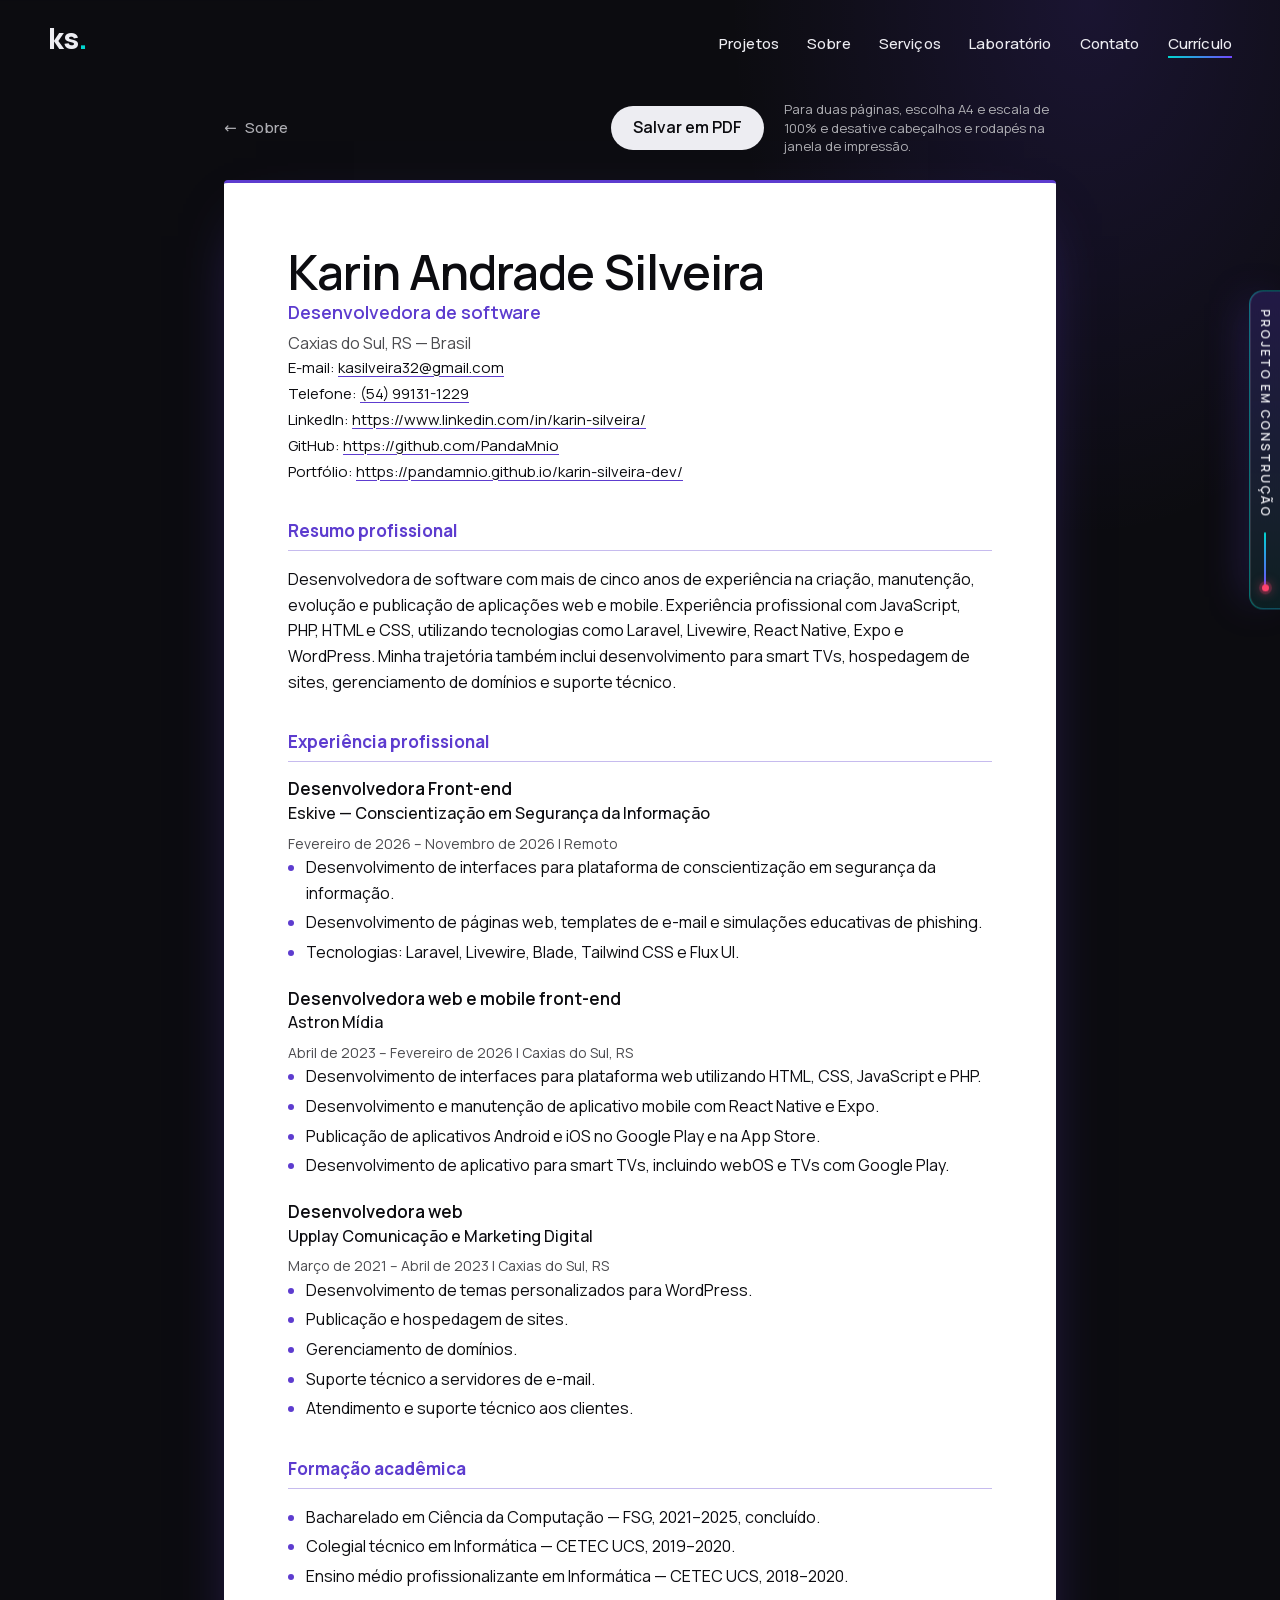
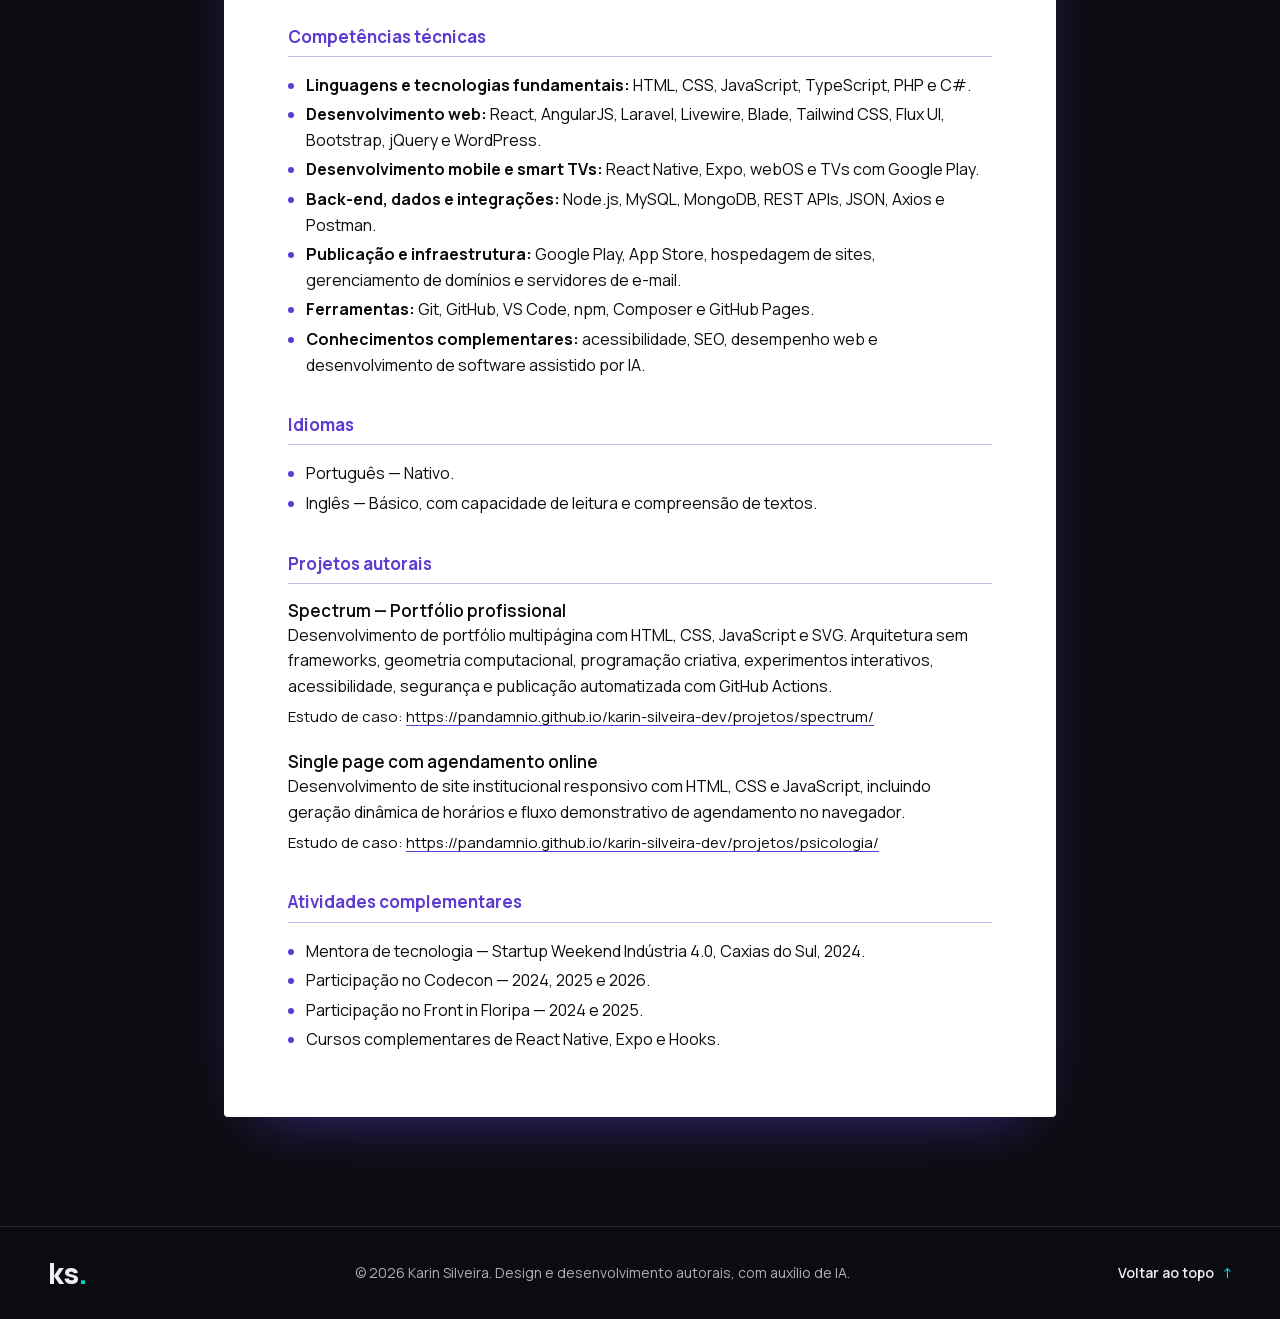
==== commit e6a7f000: "style: ajustes responsividade" ====
--- a/curriculo/index.html
+++ b/curriculo/index.html
@@ -96,7 +96,8 @@
       <div class="resume-tools">
         <p class="back"><a href="../#sobre"><span aria-hidden="true">←</span> Sobre</a></p>
         <div class="resume-export">
-          <button class="button" type="button" data-print hidden>Salvar em PDF</button>
+          <button class="button" type="button" data-print hidden aria-describedby="resume-print-tip">Salvar em PDF</button>
+          <p id="resume-print-tip">Para duas páginas, escolha A4 e escala de 100% e desative cabeçalhos e rodapés na janela de impressão.</p>
         </div>
       </div>
 
--- a/styles/main.css
+++ b/styles/main.css
@@ -1149,7 +1149,7 @@
 .entry {
   position: relative;
   display: grid;
-  grid-template-columns: 1fr auto;
+  grid-template-columns: 1fr minmax(0, auto);
   grid-template-areas:
     "number visual"
     "title visual"
@@ -1209,10 +1209,12 @@
   font-weight: 500;
 }
 
+/* Em telas estreitas, o palco cede espaço ao título sem perder a proporção. */
 .entry .stage {
   grid-area: visual;
   align-self: start;
-  block-size: 6rem;
+  inline-size: 9.6rem;
+  max-inline-size: 100%;
 }
 
 /* No destaque, o palco ganha a escala da obra. */
@@ -1222,6 +1224,7 @@
 }
 
 .entry-feature .stage {
+  inline-size: auto;
   block-size: auto;
   margin-block-start: 1.5rem;
 }
@@ -1291,6 +1294,7 @@
   .entry .stage {
     grid-area: 1 / 10 / 3 / 13;
     justify-self: end;
+    inline-size: auto;
     block-size: min(9rem, 12vw);
   }
 
@@ -3159,6 +3163,18 @@
   margin-block-start: 2rem;
 }
 
+/* A rolagem por foco reserva espaço para o rótulo e, no mobile, para o preview e o selo fixos. */
+.form-controls :is(input, button) {
+  scroll-margin-block: 2.5rem 1rem;
+}
+
+@media (max-width: 55.99rem) {
+  .lab-form.is-ready .form-controls :is(input, button) {
+    scroll-margin-block: calc(min(60vw, 50vh) + 2.5rem) calc(3.5rem + env(safe-area-inset-bottom));
+    scroll-margin-block: calc(min(60vw, 50svh) + 2.5rem) calc(3.5rem + env(safe-area-inset-bottom));
+  }
+}
+
 .form-controls fieldset {
   display: grid;
   gap: 0.5rem;
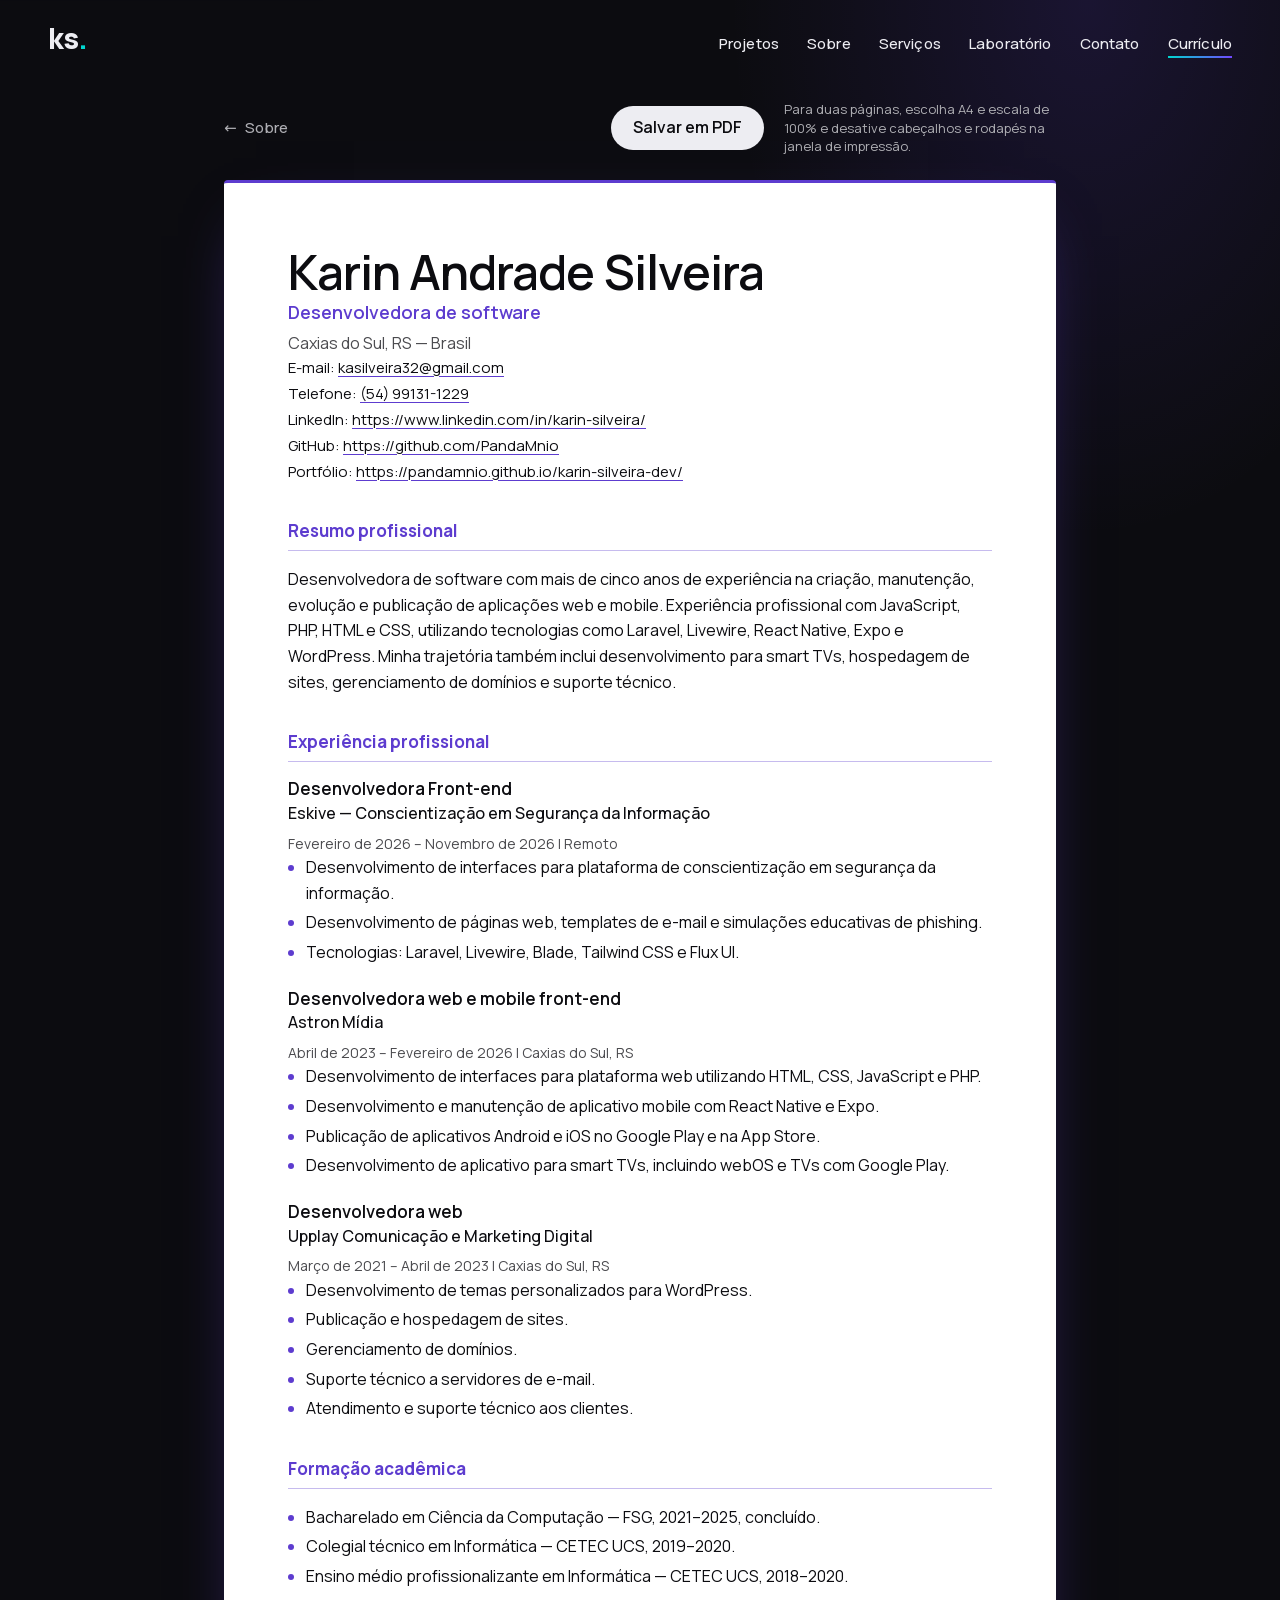
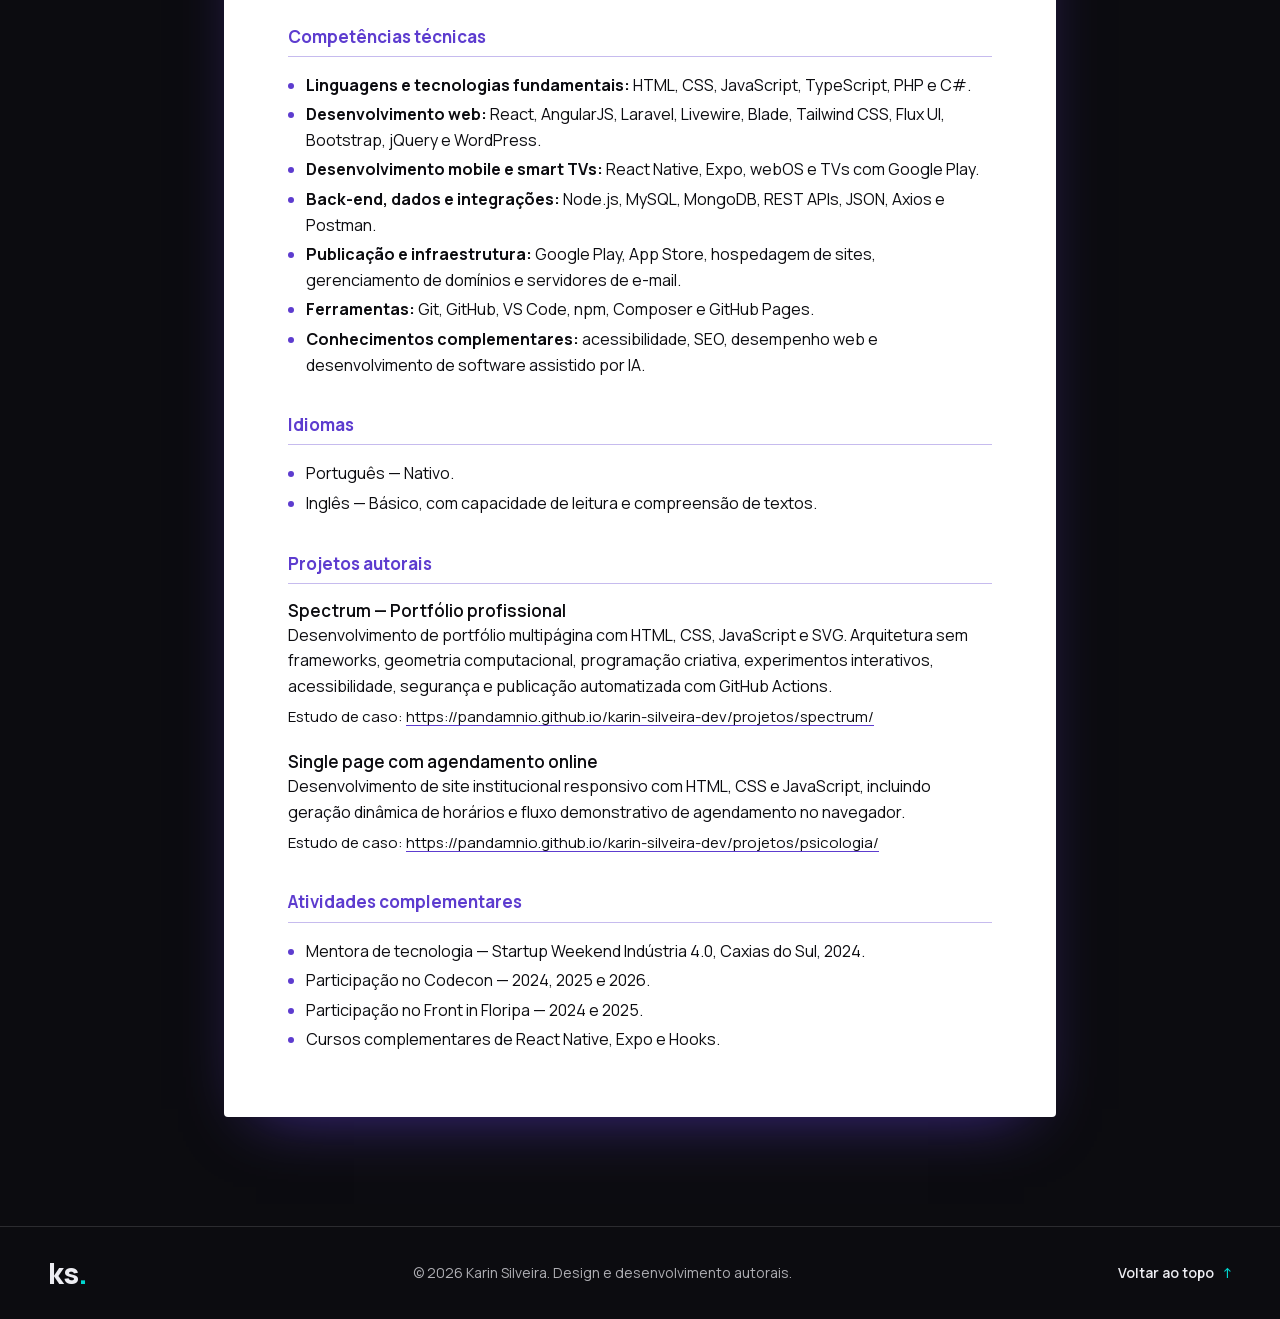
==== commit 451c46d7: "style: ajustes de UX/UI" ====
--- a/curriculo/index.html
+++ b/curriculo/index.html
@@ -220,10 +220,8 @@
 
     <footer class="site-footer">
       <a class="signature" href="../" aria-label="ks. — Karin Silveira, página inicial">ks<span>.</span></a>
-      <p>© 2026 Karin Silveira. Design e desenvolvimento autorais, com auxílio de IA.</p>
+      <p>© 2026 Karin Silveira. Design e desenvolvimento autorais.</p>
       <a class="link to-top" href="#topo">Voltar ao topo <span aria-hidden="true">↑</span></a>
     </footer>
-
-    <p class="site-status"><span>Projeto em construção</span><i aria-hidden="true"></i></p>
   </body>
 </html>
--- a/styles/global.css
+++ b/styles/global.css
@@ -1,4 +1,3 @@
-/* Fontes */
 
 @font-face {
   font-family: "Manrope";
@@ -20,8 +19,6 @@
   font-display: swap;
 }
 
-
-/* Tokens */
 
 :root {
   --color-obsidian: #0c0c10;
@@ -69,8 +66,6 @@
   background: var(--color-bg);
 }
 
-
-/* Base */
 
 *,
 *::before,
@@ -140,8 +135,6 @@
 }
 
 
-/* Utilitários */
-
 .visually-hidden {
   position: absolute;
   inline-size: 1px;
@@ -159,8 +152,6 @@
   }
 }
 
-
-/* Componentes */
 
 .skip-link {
   position: absolute;
@@ -259,7 +250,24 @@
 .section-intro > p {
   max-inline-size: 34ch;
   margin: 0;
+  font-size: clamp(1rem, 0.95rem + 0.3vw, 1.1875rem);
   color: var(--color-muted);
+}
+
+/* A coluna 7 é o eixo do texto de apoio em todas as seções da homepage. */
+@media (min-width: 56rem) {
+  .section-intro {
+    display: grid;
+    grid-template-columns: repeat(12, minmax(0, 1fr));
+  }
+
+  .section-intro > :first-child {
+    grid-column: 1 / 7;
+  }
+
+  .section-intro > p {
+    grid-column: 7 / 12;
+  }
 }
 
 .item-title {
@@ -457,9 +465,6 @@
 }
 
 
-/* Palco de projeto */
-
-/* Paleta compartilhada entre o palco da home e a página do projeto. */
 .stage-psicologia,
 .project-psicologia {
   --project-deep: #1d3541;
@@ -543,15 +548,6 @@
   outline: 1px solid color-mix(in srgb, var(--color-porcelain) 20%, transparent);
 }
 
-/* Folhas deslocadas indicam um conjunto de projetos. */
-.stack {
-  box-shadow:
-    -0.5rem -0.5rem 0 -1px var(--color-bg),
-    -0.5rem -0.5rem 0 0 rgb(237 237 242 / 0.2),
-    -1rem -1rem 0 -1px var(--color-bg),
-    -1rem -1rem 0 0 rgb(237 237 242 / 0.12);
-}
-
 /* Sem color-mix: só o que afeta legibilidade ou função. */
 
 @supports not (color: color-mix(in srgb, red, blue)) {
--- a/styles/main.css
+++ b/styles/main.css
@@ -1,7 +1,7 @@
-/* Cabeçalho */
 
 .site-header {
   position: relative;
+  background: transparent;
   z-index: 2;
   display: flex;
   flex-wrap: wrap;
@@ -112,7 +112,6 @@
     rotate: -45deg;
   }
 
-  /* Painel vertical com o traço Aqua → Ultraviolet. */
   .site-header.has-menu nav {
     display: none;
     margin-block-start: 1rem;
@@ -172,143 +171,6 @@
   }
 }
 
-/* Selo de status: aba fixa na borda direita; o acento Pulse desce o trilho com a rolagem. */
-
-.site-status {
-  position: fixed;
-  z-index: 10;
-  inset-block-start: 50%;
-  inset-inline-end: 0;
-  display: flex;
-  flex-direction: column;
-  align-items: center;
-  gap: 0.875rem;
-  margin: 0;
-  padding: 1.125rem 0.5625rem 1.25rem;
-  border: 1px solid color-mix(in srgb, var(--color-aqua) 45%, transparent);
-  border-inline-end: 0;
-  border-radius: 0.875rem 0 0 0.875rem;
-  font-family: var(--font-sans);
-  font-size: 0.75rem;
-  font-weight: 600;
-  line-height: 1;
-  letter-spacing: 0.16em;
-  text-transform: uppercase;
-  white-space: nowrap;
-  color: var(--color-porcelain);
-  background:
-    linear-gradient(color-mix(in srgb, var(--color-ultraviolet) 22%, transparent), color-mix(in srgb, var(--color-aqua) 10%, transparent)),
-    color-mix(in srgb, var(--color-obsidian) 88%, transparent);
-  -webkit-backdrop-filter: blur(10px);
-  backdrop-filter: blur(10px);
-  box-shadow:
-    -0.5rem 0 2.5rem -0.75rem color-mix(in srgb, var(--color-ultraviolet) 80%, transparent),
-    inset 1px 0 0 color-mix(in srgb, var(--color-porcelain) 12%, transparent);
-  transform: translateY(-50%);
-}
-
-.site-status span {
-  writing-mode: vertical-rl;
-}
-
-.site-status i {
-  position: relative;
-  --track: 3.5rem;
-  inline-size: 2px;
-  block-size: var(--track);
-  border-radius: 1px;
-  background: color-mix(in srgb, var(--color-porcelain) 16%, transparent);
-}
-
-.site-status i::before,
-.site-status i::after {
-  content: "";
-  position: absolute;
-}
-
-.site-status i::before {
-  inset: 0;
-  border-radius: inherit;
-  background: linear-gradient(var(--color-aqua), var(--color-ultraviolet));
-  transform-origin: top;
-}
-
-.site-status i::after {
-  inset-block-end: -0.1875rem;
-  inset-inline-start: 50%;
-  inline-size: 0.4375rem;
-  block-size: 0.4375rem;
-  margin-inline-start: -0.21875rem;
-  border-radius: 50%;
-  background: var(--color-pulse);
-  box-shadow: 0 0 0 3px color-mix(in srgb, var(--color-pulse) 24%, transparent), 0 0 0.75rem var(--color-pulse);
-}
-
-/* Em telas estreitas, vira uma barra fixa na base, com a trilha na horizontal. */
-
-@media (max-width: 39.99rem) {
-  .site-status {
-    inset-block: auto 0;
-    inset-inline: 0;
-    inline-size: fit-content;
-    max-inline-size: calc(100% - 2rem);
-    margin-inline: auto;
-    flex-direction: row;
-    gap: 0.75rem;
-    padding: 0.6875rem 1.25rem calc(0.6875rem + env(safe-area-inset-bottom));
-    border-block-end: 0;
-    border-inline-end: 1px solid color-mix(in srgb, var(--color-aqua) 45%, transparent);
-    border-radius: 0.875rem 0.875rem 0 0;
-    font-size: 0.6875rem;
-    letter-spacing: 0.14em;
-    background:
-      linear-gradient(color-mix(in srgb, var(--color-ultraviolet) 18%, transparent), color-mix(in srgb, var(--color-aqua) 8%, transparent)),
-      color-mix(in srgb, var(--color-obsidian) 82%, transparent);
-    -webkit-backdrop-filter: blur(14px) saturate(1.2);
-    backdrop-filter: blur(14px) saturate(1.2);
-    box-shadow: 0 -0.25rem 1.5rem -0.75rem color-mix(in srgb, var(--color-ultraviolet) 70%, transparent);
-    transform: none;
-  }
-
-  .site-status span {
-    writing-mode: horizontal-tb;
-  }
-
-  .site-status i {
-    --track: 2.5rem;
-    inline-size: var(--track);
-    block-size: 2px;
-  }
-
-  .site-status i::before {
-    transform-origin: left;
-  }
-
-  .site-status i::after {
-    inset-block-end: auto;
-    inset-block-start: 50%;
-    inset-inline-start: auto;
-    inset-inline-end: -0.1875rem;
-    margin: -0.21875rem 0 0;
-  }
-
-  body {
-    padding-block-end: 3rem;
-  }
-}
-
-.site-header.is-open ~ .site-status {
-  visibility: hidden;
-}
-
-@media print {
-  .site-status {
-    display: none;
-  }
-}
-
-/* Hall de entrada */
-
 .hero {
   overflow: clip;
   display: grid;
@@ -339,7 +201,6 @@
   text-wrap: balance;
 }
 
-/* A escultura é o espaço do hero: nasce sob o texto e o envolve. */
 .hero-visual {
   position: absolute;
   inset: 0;
@@ -357,7 +218,6 @@
   transform: rotateX(4deg) rotateY(-12deg);
 }
 
-/* No mobile, o texto sobe ao topo e a escultura se ancora na base, centrada, recuando sob ele. */
 @media (max-width: 55.99rem) {
   .hero {
     align-items: start;
@@ -384,7 +244,6 @@
   vector-effect: non-scaling-stroke;
 }
 
-/* A construção emerge do escuro. */
 .hero-band {
   --z: 30px;
 
@@ -392,7 +251,7 @@
   mask-composite: intersect;
 }
 
-/* Faces sombreadas da superfície; o contorno da mesma cor fecha as emendas. */
+/* O contorno da mesma cor fecha as emendas entre as faces. */
 .hero-band [color] {
   fill: currentColor;
   stroke: currentColor;
@@ -424,7 +283,6 @@
   offset-rotate: 0deg;
 }
 
-/* Convite à rolagem e controle do movimento, na base do hero. */
 .scroll-cue {
   position: absolute;
   inset-block-end: 0.75rem;
@@ -465,7 +323,6 @@
   display: none;
 }
 
-/* Em telas de toque, o mouse dá lugar a uma mão em gesto de deslizar. */
 @media (max-width: 55.99rem) {
   .scroll-cue-icon {
     display: none;
@@ -480,13 +337,6 @@
     stroke-width: 1.5;
     stroke-linecap: round;
     stroke-linejoin: round;
-  }
-}
-
-/* Acima da barra fixa do selo de status. */
-@media (max-width: 39.99rem) {
-  .scroll-cue {
-    inset-block-end: 1.5rem;
   }
 }
 
@@ -516,110 +366,179 @@
 }
 
 
-/* Projetos selecionados */
-
 .works {
   padding-block: clamp(3rem, 1.5rem + 4.5vw, 7rem);
 }
 
 .works-intro {
-  margin-block-end: clamp(2.5rem, 6vw, 4.5rem);
-}
-
-.studies {
-  display: grid;
-  gap: clamp(3rem, 9vw, 4.5rem) var(--gutter);
-}
-
-.study {
+  display: grid;
+  grid-template-columns: minmax(0, 1fr) auto;
+  gap: 1.25rem var(--gutter);
+  margin-block-end: clamp(2rem, 5vw, 4rem);
+}
+
+.works-intro > :not(.works-more) {
+  grid-column: 1;
+}
+
+/* O acervo divide a linha com o cabeçalho, separado dos projetos e dos controles. */
+.works-intro .works-more {
+  grid-area: 1 / 2 / 3 / 3;
+  max-inline-size: none;
+  margin: 0;
+}
+
+.works-intro .works-more a {
+  font-size: clamp(1.125rem, 1rem + 0.6vw, 1.5rem);
+}
+
+@media (max-width: 39.99rem) {
+  .works-intro .works-more {
+    grid-area: auto / 1 / auto / -1;
+    justify-self: end;
+    margin-block-start: 0.75rem;
+  }
+}
+
+/* Rolagem nativa: gestos, teclado e snap funcionam sem JS; o próximo projeto aparece na borda. */
+.works-track {
   position: relative;
-}
-
-.study .eyebrow {
-  margin-block: 1.25rem 0.5rem;
-}
-
-.study h3 {
-  margin-block: 0 0.25rem;
-  font-size: clamp(1.375rem, 1.125rem + 1vw, 2rem);
-}
-
-.study h3 + p {
+  display: grid;
+  grid-auto-flow: column;
+  grid-auto-columns: 86%;
+  gap: var(--gutter);
+  margin-inline: calc(var(--gutter) * -1);
+  padding: 0.25rem var(--gutter) 1.5rem;
+  overflow-x: auto;
+  overscroll-behavior-x: contain;
+  scroll-snap-type: x mandatory;
+  scroll-padding-inline: var(--gutter);
+  scrollbar-width: none;
+  /* Barras sobrepostas (macOS) ignoram scrollbar-width ao rolar; a faixa inferior onde são desenhadas fica recortada. */
+  margin-block-end: -1.25rem;
+  clip-path: inset(0 0 1.25rem);
+}
+
+.work {
+  position: relative;
+  scroll-snap-align: start;
+}
+
+.work:has(.card-link:hover, .card-link:focus-visible) .stage {
+  border-color: var(--color-accent);
+}
+
+.work-text {
+  margin-block-start: 1.25rem;
+}
+
+.work .index {
+  margin-block-end: 0.5rem;
+}
+
+.work h3 {
+  margin: 0 0 0.75rem;
+  font-size: clamp(1.75rem, 1.2rem + 2vw, 3rem);
+  line-height: 0.95;
+}
+
+.work .voice {
+  display: block;
+  color: var(--project-light);
+}
+
+.work-text > p:not(.index) {
+  max-inline-size: none;
   margin: 0;
   color: var(--color-muted);
 }
 
-:is(.study, .entry, .feature):has(.card-link:hover, .card-link:focus-visible) .stage {
-  border-color: var(--color-accent);
-}
-
-.study-projects {
-  margin-block-start: 1.25rem;
-}
-
-.study-projects .label {
-  margin: 0 0 0.25rem;
-}
-
-.study-projects a {
-  position: relative;
-  z-index: 1;
+.work-text > p.label {
+  margin-block-end: 0.75rem;
+  color: var(--color-accent);
+}
+
+/* O quadrado Pulse do Spectrum orienta a leitura: assina a classificação de cada projeto e os blocos dos estudos. */
+.work-text > p.label::before,
+.case-label::before {
+  content: "";
+  display: inline-block;
+  inline-size: 0.4375rem;
+  block-size: 0.4375rem;
+  margin-inline-end: 0.625rem;
+  vertical-align: 0.0625em;
+  background: var(--color-pulse);
+}
+
+.work-action {
+  display: inline-block;
+  margin-block-start: 1rem;
+  font-weight: 600;
+  text-decoration: underline;
+  text-decoration-color: var(--color-accent);
+  text-decoration-thickness: 1px;
+  text-underline-offset: 0.4em;
+}
+
+.work-action span {
+  display: inline-block;
+  color: var(--color-accent);
+}
+
+.work:has(.card-link:hover, .card-link:focus-visible) .work-action {
+  text-decoration-thickness: 2px;
+}
+
+.works-controls:not([hidden]) {
   display: flex;
   align-items: center;
-  justify-content: space-between;
-  gap: 1rem;
-  min-block-size: 2.75rem;
-  border-block: var(--line);
-  font-weight: 500;
+  gap: 0.75rem;
+  margin-block-start: clamp(1.75rem, 4vw, 2.5rem);
+}
+
+.works-count {
+  margin: 0 auto 0 0;
+  font-size: 0.8125rem;
+  letter-spacing: 0.16em;
+  color: var(--color-muted);
+}
+
+.works-count span {
   color: var(--color-text);
-  text-decoration: none;
-}
-
-.study-projects a:hover,
-.study-projects a:focus-visible {
+}
+
+.works-controls button {
+  display: grid;
+  place-items: center;
+  inline-size: 2.75rem;
+  block-size: 2.75rem;
+  padding: 0;
+  border: var(--line);
+  border-radius: 50%;
+  font: inherit;
+  font-size: 1.125rem;
+  color: var(--color-text);
+  background: transparent;
+  cursor: pointer;
+}
+
+.works-controls button:is(:hover, :focus-visible):not([aria-disabled="true"]) {
+  border-color: var(--color-accent);
   color: var(--color-accent);
 }
 
-.study-projects [aria-hidden] {
-  display: inline-block;
-  color: var(--color-accent);
-}
-
-/* Destaque: precede o mosaico sem alterar a escala das coleções. */
-.feature {
-  position: relative;
-  margin-block-end: clamp(3.5rem, 10vw, 6rem);
-}
-
-.feature .eyebrow {
-  margin-block: 1.5rem 0.75rem;
-}
-
-.feature h3 {
-  margin: 0 0 1rem;
-  font-size: clamp(2.25rem, 1.25rem + 3.5vw, 4.5rem);
-  line-height: 0.92;
-}
-
-:is(.feature, .entry-feature) .voice {
-  display: block;
-  color: var(--project-light);
-}
-
-.feature-text > p:last-child {
-  max-inline-size: 34ch;
-  margin: 0;
-  color: var(--color-muted);
+.works-controls [aria-disabled="true"] {
+  opacity: 0.35;
+  cursor: default;
 }
 
 .works-more {
   max-inline-size: none;
   margin: clamp(2.5rem, 6vw, 3.5rem) 0 0;
-  text-align: end;
 }
 
 .works-more a {
-  display: inline-grid;
+  display: grid;
   justify-items: start;
   gap: 0.5rem;
   padding-block: 1.25rem 0.5rem;
@@ -627,7 +546,6 @@
   font-weight: 600;
   line-height: 1.1;
   letter-spacing: -0.02em;
-  text-align: start;
   color: var(--color-text);
   text-decoration: none;
   background: linear-gradient(90deg, var(--color-aqua), var(--color-ultraviolet)) top left / 100% 1px no-repeat;
@@ -647,87 +565,28 @@
   color: var(--color-accent);
 }
 
+@media (min-width: 40rem) {
+  .works-track {
+    grid-auto-columns: 72%;
+  }
+}
+
 @media (min-width: 56rem) {
-  .works {
-    display: grid;
-    grid-template-columns: repeat(12, minmax(0, 1fr));
-    column-gap: var(--gutter);
-  }
-
-  .works > * {
-    grid-column: 1 / -1;
-  }
-
-  .study {
-    grid-column: span 4;
-  }
-
-  .study:first-child {
-    grid-column: 1 / 9;
-  }
-
-  .study:first-child .study-text {
-    display: grid;
-    grid-template-columns: minmax(0, 1fr) minmax(0, 1fr);
-    column-gap: var(--gutter);
-  }
-
-  .study:first-child .study-text > * {
-    grid-column: 1;
-  }
-
-  .study:first-child .study-projects {
-    grid-area: 1 / 2 / 4 / 3;
-    align-self: end;
-    margin: 0;
-  }
-
-  .works-more {
-    justify-self: end;
-  }
-
-  .feature {
-    display: grid;
-    grid-template-columns: repeat(12, minmax(0, 1fr));
-    column-gap: var(--gutter);
-    align-items: end;
-  }
-
-  .feature-visual {
-    grid-area: 1 / 5 / 2 / 13;
-  }
-
-  .feature-text {
-    grid-area: 1 / 1 / 2 / 5;
-  }
-
-  .feature .eyebrow {
-    margin-block-start: 0;
-  }
-
-  /* Com um único item, o acervo ocupa o canto livre (linhas: intro, destaque, mosaico). */
-  .works:has(.study:only-child) .studies {
-    grid-row: 3;
-  }
-
-  .works:has(.study:only-child) .works-more {
-    grid-area: 3 / 10 / 4 / 13;
-    align-self: end;
-    justify-self: stretch;
-    margin: 0;
-  }
-}
-
-
-/* Serviços */
+  .works-track {
+    grid-auto-columns: 62%;
+  }
+}
+
 
 .services {
   padding-block: clamp(2rem, 1rem + 3vw, 4rem) clamp(3rem, 1.5rem + 4.5vw, 7rem);
 }
 
+/* A luz do canto inferior se estende sob o Laboratório, para não ser cortada na borda da seção. */
 .services::before {
+  inset-block-end: -12rem;
   background:
-    radial-gradient(45% 55% at 100% 100%, var(--light-top), transparent 70%),
+    radial-gradient(45% 55% at 100% calc(100% - 12rem), var(--light-top), transparent 70%),
     radial-gradient(70% 40% at 0% 0%, color-mix(in srgb, var(--color-ultraviolet) 11%, transparent), transparent 75%);
 }
 
@@ -789,7 +648,6 @@
   justify-self: start;
 }
 
-/* Representação Spectrum de cada serviço */
 .service::after {
   content: "";
   grid-area: 1 / 2;
@@ -852,7 +710,7 @@
 
 @media (min-width: 56rem) {
   .service {
-    row-gap: 0;
+    gap: 0 var(--gutter);
   }
 
   .service h3 {
@@ -878,18 +736,17 @@
   }
 }
 
-
-/* Acervo e coleções */
 
 .archive {
   position: relative;
   isolation: isolate;
   overflow: clip;
+  background: radial-gradient(40% 28% at 0% 62%, color-mix(in srgb, var(--color-aqua) 9%, transparent), transparent 70%);
   padding: clamp(0.5rem, 1.5vw, 1.5rem) var(--gutter) var(--space-section);
 }
 
 .archive-intro {
-  margin-block-end: clamp(2.5rem, 8vw, 6rem);
+  margin-block-end: clamp(1.75rem, 4vw, 3rem);
 }
 
 .archive h1 {
@@ -902,42 +759,6 @@
   color: var(--color-muted);
 }
 
-/* Índice das coleções, na abertura do acervo. */
-.archive-index {
-  margin-block-start: clamp(1.5rem, 4vw, 2.5rem);
-  padding-block-start: 0.25rem;
-  background: linear-gradient(90deg, var(--color-aqua), var(--color-ultraviolet)) top left / 100% 1px no-repeat;
-}
-
-.archive-index ul {
-  display: flex;
-  flex-wrap: wrap;
-  gap: 0 clamp(1.5rem, 4vw, 3rem);
-}
-
-.archive-index a {
-  display: inline-flex;
-  align-items: center;
-  gap: 0.5rem;
-  min-block-size: 2.75rem;
-  font-weight: 500;
-  color: var(--color-text);
-  text-decoration: none;
-}
-
-.archive-index a:hover,
-.archive-index a:focus-visible {
-  text-decoration: underline;
-  text-decoration-color: var(--color-accent);
-  text-underline-offset: 0.3em;
-}
-
-.archive-index span {
-  display: inline-block;
-  color: var(--color-accent);
-}
-
-/* Links do projeto: um painel de portais, com a luz e as formas do projeto. */
 .explore {
   margin-block-start: var(--space-section);
   padding: 0;
@@ -1081,249 +902,99 @@
   }
 }
 
-.cover {
+.archive-filters:not([hidden]) {
+  margin-block-end: clamp(2rem, 5vw, 3.5rem);
+}
+
+.archive-filters [role="group"] {
+  display: flex;
+  flex-wrap: wrap;
+  gap: 0.5rem;
+}
+
+.archive-filters button {
+  min-block-size: 2.75rem;
+  padding-inline: 1.125rem;
+  border: var(--line);
+  border-radius: 999px;
+  font: inherit;
+  font-size: 0.9375rem;
+  font-weight: 500;
+  color: var(--color-text);
+  background: transparent;
+  cursor: pointer;
+}
+
+.archive-filters button:is(:hover, :focus-visible) {
+  border-color: var(--color-accent);
+}
+
+/* A seleção muda de forma (preenchimento) e de peso, não só de cor. */
+.archive-filters button[aria-pressed="true"] {
+  border-color: transparent;
+  font-weight: 700;
+  color: var(--color-bg);
+  background: var(--color-accent);
+}
+
+.archive-select {
   position: relative;
-  aspect-ratio: 4 / 5;
-  border: var(--line);
-  background: radial-gradient(circle at 40% 40%, color-mix(in srgb, var(--color-ultraviolet) 30%, transparent), transparent 60%);
-}
-
-.cover::before,
-.cover::after {
+  display: none;
+}
+
+.archive-select::after {
   content: "";
   position: absolute;
-}
-
-.cover::before {
-  inset-block-start: 14%;
-  inset-inline-start: 8%;
-  inline-size: 76%;
-  aspect-ratio: 1;
-  border: 1px solid color-mix(in srgb, var(--color-porcelain) 24%, transparent);
-  border-radius: 50%;
-}
-
-.cover::after {
-  inset-block: 22% 12%;
-  inset-inline-end: 14%;
-  inline-size: 26%;
+  inset-block-start: calc(50% - 0.375rem);
+  inset-inline-end: 1.25rem;
+  inline-size: 0.5rem;
+  block-size: 0.5rem;
+  border: solid var(--color-accent);
+  border-width: 0 2px 2px 0;
+  rotate: 45deg;
+  pointer-events: none;
+}
+
+.archive-select select {
+  appearance: none;
+  inline-size: 100%;
+  min-block-size: 2.75rem;
+  padding-inline: 1.125rem 2.75rem;
+  border: var(--line);
   border-radius: 999px;
-  background: var(--surface-flow);
-}
-
-.collection-intro .cover {
-  inline-size: min(26%, 6.5rem);
-  margin: 1.5rem 0 0 auto;
-}
-
-.category {
-  padding: 0;
-  scroll-margin-block-start: 1.5rem;
-}
-
-.category + .category {
-  margin-block-start: var(--space-section);
-}
-
-.category-head {
-  position: relative;
-  margin-block-end: clamp(2rem, 5vw, 3.5rem);
-}
-
-.category-head h2 {
-  margin: 0 0 0.75rem;
-  font-size: clamp(2.25rem, 1.25rem + 4vw, 5rem);
-  line-height: 0.95;
-}
-
-.category-head h2 + p {
-  max-inline-size: 40ch;
-  margin: 0;
-  color: var(--color-muted);
+  font: inherit;
+  font-size: 0.9375rem;
+  font-weight: 600;
+  color: var(--color-text);
+  background: transparent;
+  cursor: pointer;
+}
+
+.archive-select select:hover {
+  border-color: var(--color-accent);
+}
+
+@media (max-width: 39.99rem) {
+  .archive-filters [role="group"] {
+    display: none;
+  }
+
+  .archive-select {
+    display: block;
+  }
 }
 
 .archive-list {
-  border-block-end: var(--line);
-}
-
-.entry {
-  position: relative;
-  display: grid;
-  grid-template-columns: 1fr minmax(0, auto);
-  grid-template-areas:
-    "number visual"
-    "title visual"
-    "summary summary"
-    "meta meta";
-  align-items: start;
-  column-gap: var(--gutter);
-  padding-block: clamp(1.5rem, 4vw, 2.75rem);
-  border-block-start: var(--line);
-}
-
-.entry-number {
-  grid-area: number;
-  margin: 0;
-  font-family: var(--font-serif);
-  font-size: clamp(2rem, 1.25rem + 2.5vw, 3.5rem);
-  font-style: italic;
-  line-height: 0.9;
-  color: var(--color-muted);
-}
-
-.entry h3 {
-  grid-area: title;
-  margin-block: 0.5rem 0;
-  font-size: clamp(1.625rem, 1.25rem + 2.25vw, 3.25rem);
-  line-height: 1;
-}
-
-.entry-summary {
-  grid-area: summary;
-  max-inline-size: 40ch;
-  margin: 1.25rem 0 0;
-  color: var(--color-muted);
-}
-
-.entry-summary p {
-  margin: 0;
-}
-
-.entry-summary p + p {
-  margin-block-start: 0.75rem;
-}
-
-.entry-meta {
-  grid-area: meta;
-  display: flex;
-  flex-wrap: wrap;
-  gap: 0.75rem 2rem;
-  margin-block: 1.25rem 0;
-}
-
-.entry-meta dt {
-  font-size: 0.75rem;
-}
-
-.entry-meta dd {
-  font-weight: 500;
-}
-
-/* Em telas estreitas, o palco cede espaço ao título sem perder a proporção. */
-.entry .stage {
-  grid-area: visual;
-  align-self: start;
-  inline-size: 9.6rem;
-  max-inline-size: 100%;
-}
-
-/* No destaque, o palco ganha a escala da obra. */
-.entry-feature {
-  grid-template-columns: minmax(0, 1fr);
-  grid-template-areas: "number" "title" "visual" "summary" "meta";
-}
-
-.entry-feature .stage {
-  inline-size: auto;
-  block-size: auto;
-  margin-block-start: 1.5rem;
-}
-
-@media (max-width: 55.99rem) {
-  .collection-intro {
-    margin-block-end: 2rem;
-  }
-
-  .entry h3 {
-    align-self: start;
-    font-size: clamp(1.375rem, 1rem + 2vw, 2rem);
-  }
-
-  .category-head h2 [aria-hidden] {
-    font-size: 0.75em;
-  }
+  display: grid;
+  gap: clamp(3rem, 8vw, 5rem) var(--gutter);
 }
 
 @media (min-width: 56rem) {
-  .collection-intro {
-    display: grid;
-    grid-template-columns: repeat(12, minmax(0, 1fr));
-    column-gap: var(--gutter);
-    align-items: end;
-  }
-
-  .collection-intro > * {
-    grid-column: 1 / 10;
-  }
-
-  .collection-intro .cover {
-    grid-area: 1 / 10 / 5 / 13;
-    justify-self: end;
-    inline-size: min(100%, 15rem);
-    margin: 0;
-  }
-
-  .category-head {
-    padding-inline-start: calc((100% - 11 * var(--gutter)) / 12 + var(--gutter));
-  }
-
-  .entry {
-    grid-template-columns: repeat(12, minmax(0, 1fr));
-    grid-template-areas: none;
-  }
-
-  .entry-number {
-    grid-area: 1 / 1 / 3 / 2;
-  }
-
-  .entry h3 {
-    grid-area: 1 / 2 / 2 / 8;
-    margin-block-start: 0;
-  }
-
-  .entry-summary {
-    grid-area: 2 / 2 / 3 / 8;
-  }
-
-  .entry-meta {
-    grid-area: 1 / 8 / 3 / 10;
-    flex-direction: column;
-    margin: 0;
-  }
-
-  .entry .stage {
-    grid-area: 1 / 10 / 3 / 13;
-    justify-self: end;
-    inline-size: auto;
-    block-size: min(9rem, 12vw);
-  }
-
-  .entry-feature {
-    grid-template-rows: auto auto 1fr;
-  }
-
-  .entry-feature h3,
-  .entry-feature .entry-summary {
-    grid-column: 2 / 7;
-  }
-
-  .entry-feature .entry-meta {
-    grid-area: 3 / 2 / 4 / 7;
-    align-self: end;
-    flex-direction: row;
-    margin-block-start: 1.5rem;
-  }
-
-  .entry-feature .stage {
-    grid-area: 1 / 7 / 4 / 13;
-    justify-self: stretch;
-    block-size: auto;
-    margin: 0;
-  }
-}
-
-
-/* Estudo de caso */
+  .archive-list {
+    grid-template-columns: repeat(2, minmax(0, 1fr));
+  }
+}
+
 
 .case {
   overflow-x: clip;
@@ -1969,8 +1640,6 @@
   }
 }
 
-/* Estudo de caso: Spectrum */
-
 .case-summary .lead + p {
   max-inline-size: 46ch;
   margin: 1.25rem 0 0;
@@ -1978,8 +1647,71 @@
 }
 
 .case-brand .voice,
-.case-brand .index {
+.case-brand .index,
+.case-brand .case-label {
   color: var(--color-ultraviolet-deep);
+}
+
+.case-label {
+  margin: 0 0 1rem;
+  color: var(--color-accent);
+}
+
+.psi-head .case-label {
+  margin: 0;
+}
+
+.case h2[id] {
+  scroll-margin-block-start: 1.5rem;
+}
+
+.case-toc {
+  margin-block-start: 2.5rem;
+}
+
+.case-toc .label {
+  margin: 0 0 0.5rem;
+}
+
+.case-toc ol {
+  display: grid;
+  grid-template-rows: repeat(4, auto);
+  grid-auto-flow: column;
+  grid-auto-columns: minmax(0, 1fr);
+  column-gap: var(--gutter);
+}
+
+.project-psicologia .case-toc ol {
+  grid-template-rows: repeat(3, auto);
+}
+
+.case-toc li {
+  border-block-end: var(--line);
+}
+
+.case-toc a {
+  display: flex;
+  align-items: baseline;
+  gap: 0.625rem;
+  min-block-size: 2.75rem;
+  padding-block: 0.75rem 0.625rem;
+  font-size: 0.9375rem;
+  font-weight: 500;
+  line-height: 1.3;
+  color: var(--color-text);
+  text-decoration: none;
+  background: linear-gradient(90deg, var(--color-aqua), var(--color-ultraviolet)) left bottom / 0 2px no-repeat;
+}
+
+.case-toc a:hover,
+.case-toc a:focus-visible {
+  background-size: 100% 2px;
+}
+
+.case-toc .index {
+  flex: none;
+  margin: 0;
+  font-size: 1.125rem;
 }
 
 .spectrum-palette {
@@ -2001,46 +1733,59 @@
 
 .spectrum-legend {
   display: grid;
-  grid-template-columns: repeat(2, minmax(0, 1fr));
-  gap: 1rem var(--gutter);
+  gap: 0 var(--gutter);
   margin-block-start: 1.25rem;
   font-size: 0.875rem;
   color: var(--color-muted);
 }
 
 .spectrum-legend li {
-  padding-block-start: 0.75rem;
+  display: grid;
+  grid-template-columns: 0.75rem minmax(0, 1fr) auto;
+  align-items: baseline;
+  gap: 0.125rem 0.75rem;
+  padding-block: 0.875rem;
   border-block-start: var(--line);
 }
 
 .spectrum-legend li::before {
   content: "";
-  display: inline-block;
-  inline-size: 0.625rem;
-  block-size: 0.625rem;
-  margin-inline-end: 0.5rem;
+  grid-row: 1;
+  align-self: center;
+  block-size: 0.75rem;
   border: var(--line);
   background: var(--swatch);
 }
 
-.spectrum-legend span {
+.legend-name {
   font-weight: 600;
   color: var(--color-text);
 }
 
-.spectrum-legend code {
-  display: block;
-  margin-block: 0.25rem;
-}
-
+.legend-name code {
+  margin-inline-start: 0.375rem;
+  font-weight: 400;
+  color: var(--color-muted);
+}
+
+.legend-share {
+  font-family: var(--font-serif);
+  font-size: 1.375rem;
+  line-height: 1;
+  color: var(--color-text);
+}
+
+.legend-role,
 .spectrum-legend small {
-  display: block;
-  margin-block-start: 0.25rem;
+  grid-column: 2 / -1;
+}
+
+.legend-role {
+  color: var(--color-text);
+}
+
+.spectrum-legend small {
   font-size: 0.8125rem;
-}
-
-.spectrum-legend small:first-of-type {
-  margin-block-start: 0.5rem;
 }
 
 .spectrum-specimen {
@@ -2051,12 +1796,10 @@
   letter-spacing: -0.03em;
 }
 
-.spectrum-forms {
+.spectrum-forms ul {
   display: grid;
   grid-template-columns: repeat(3, minmax(0, 1fr));
   gap: 1.5rem var(--gutter);
-  padding-block-start: 1.5rem;
-  border-block-start: var(--line);
   font-size: 0.75rem;
   font-weight: 500;
   letter-spacing: 0.12em;
@@ -2088,19 +1831,24 @@
 
 .spectrum-contexts ul {
   display: grid;
-  grid-template-columns: minmax(0, 1fr);
+  grid-template-columns: repeat(2, minmax(0, 1fr));
   gap: 1.25rem var(--gutter);
 }
 
+.spectrum-contexts li:nth-child(even) {
+  margin-block-start: clamp(1.25rem, 4vw, 2rem);
+}
+
 .spectrum-contexts .shot-frame {
-  padding: clamp(0.5rem, 1.5vw, 1rem);
+  padding: clamp(0.375rem, 1.5vw, 1rem);
 }
 
 .spectrum-contexts li p {
-  margin: 0.75rem 0 0;
+  margin: 0.625rem 0 0;
   font-size: 0.75rem;
   font-weight: 500;
-  letter-spacing: 0.14em;
+  line-height: 1.4;
+  letter-spacing: clamp(0.08em, 1vw, 0.14em);
   text-transform: uppercase;
   color: var(--color-muted);
 }
@@ -2235,14 +1983,26 @@
   color: var(--color-muted);
 }
 
-@media (min-width: 36rem) {
-  .spectrum-contexts ul {
-    grid-template-columns: repeat(2, minmax(0, 1fr));
-  }
-
-  .spectrum-contexts li:nth-child(even) {
-    margin-block-start: 2rem;
-  }
+/* O quadrado Pulse marca a chegada: a etapa em que a escolha se conclui. */
+.case-steps {
+  --steps: 3;
+}
+
+.case-steps li:last-child .index::after {
+  content: "";
+  display: inline-block;
+  inline-size: 0.4375rem;
+  block-size: 0.4375rem;
+  margin-inline-start: 0.375rem;
+  background: var(--color-pulse);
+}
+
+.case-process .by-author {
+  color: var(--color-text);
+}
+
+.case-process .by-ai {
+  color: var(--color-aqua);
 }
 
 @media (min-width: 40rem) {
@@ -2250,7 +2010,36 @@
     grid-template-columns: repeat(5, minmax(0, 1fr));
   }
 
-  .spectrum-forms {
+  .spectrum-legend li {
+    grid-template-columns: 0.625rem minmax(0, 1fr);
+    align-content: start;
+    column-gap: 0.5rem;
+    padding-block-end: 0;
+  }
+
+  .spectrum-legend li::before {
+    block-size: 0.625rem;
+  }
+
+  .legend-name code {
+    display: block;
+    margin: 0.25rem 0 0;
+  }
+
+  .legend-share,
+  .legend-role {
+    grid-column: 2;
+  }
+
+  .legend-share {
+    margin-block: 0.5rem 0.25rem;
+  }
+
+  .spectrum-legend small:first-of-type {
+    margin-block-start: 0.375rem;
+  }
+
+  .spectrum-forms ul {
     grid-template-columns: repeat(5, minmax(0, 1fr));
   }
 
@@ -2260,9 +2049,18 @@
 }
 
 @media (min-width: 56rem) {
-  .case-purpose .case-spec {
+  .case-toc {
+    grid-area: 5 / 1 / 6 / 5;
+    margin-block-start: 1.5rem;
+  }
+
+  .case-purposes {
     grid-area: 2 / 1 / 3 / 5;
     margin-block-start: 1.5rem;
+  }
+
+  .case-decisions {
+    grid-column: 5 / 13;
   }
 
   .case-purpose .case-spec > div {
@@ -2343,7 +2141,7 @@
   .case-process {
     grid-column: 1 / -1;
     display: grid;
-    grid-template-columns: repeat(5, minmax(0, 1fr));
+    grid-template-columns: repeat(var(--steps, 5), minmax(0, 1fr));
     column-gap: var(--gutter);
     margin-block-start: 1.5rem;
   }
@@ -2364,8 +2162,6 @@
   }
 }
 
-
-/* Sobre */
 
 .about {
   display: grid;
@@ -2495,11 +2291,10 @@
   display: grid;
   grid-template-columns: repeat(auto-fit, minmax(14rem, 1fr));
   gap: 1.5rem var(--gutter);
-  margin: 2rem 0 0;
-}
-
-.about-facts > div,
-.about-community dl > div {
+  margin: clamp(2.5rem, 1.5rem + 4vw, 3.5rem) 0 0;
+}
+
+.about-facts > div {
   padding-block-start: 0.875rem;
   border-block-start: var(--line);
 }
@@ -2508,12 +2303,8 @@
   margin-block-end: 0.5rem;
 }
 
-.about-facts dd,
-.about-community dd {
+.about-facts dd {
   font-size: 0.9375rem;
-}
-
-.about-facts dd {
   color: var(--color-muted);
 }
 
@@ -2527,33 +2318,7 @@
 }
 
 .about-resume {
-  margin: 1.25rem 0 0;
-}
-
-.about-community {
-  margin-block-start: clamp(2.5rem, 1.5rem + 4vw, 4.5rem);
-}
-
-.about-community dl {
-  display: grid;
-  gap: 1.25rem;
-  margin: 0;
-}
-
-.about-community dt {
-  margin-block-end: 0.375rem;
-}
-
-.about-community dd + dd {
-  margin-block-start: 0.25rem;
-}
-
-.about-community dd span {
-  color: var(--color-muted);
-}
-
-.about-community dd span::before {
-  content: " · ";
+  margin-block-start: clamp(1.75rem, 1.25rem + 2vw, 2.5rem);
 }
 
 .about-capabilities,
@@ -2561,9 +2326,29 @@
   margin-block-start: clamp(2.75rem, 1.5rem + 5vw, 5.5rem);
 }
 
+/* Faixa que separa o que a autora faz de quem ela é; a grade ecoa o painel do retrato. */
+.about-capabilities {
+  position: relative;
+  isolation: isolate;
+  padding-block: clamp(2.5rem, 1.5rem + 4vw, 4.5rem);
+}
+
+.about-capabilities::before {
+  content: "";
+  position: absolute;
+  z-index: -1;
+  inset: 0 calc(var(--gutter) * -1);
+  --tint: color-mix(in srgb, var(--color-ultraviolet) 7%, var(--color-porcelain));
+  background:
+    radial-gradient(120% 140% at 100% 0%, transparent 15%, var(--tint) 60%),
+    repeating-linear-gradient(90deg, color-mix(in srgb, var(--color-obsidian) 7%, transparent) 0 1px, transparent 1px 2.5rem),
+    repeating-linear-gradient(0deg, color-mix(in srgb, var(--color-obsidian) 7%, transparent) 0 1px, transparent 1px 2.5rem),
+    var(--tint);
+}
+
 .capabilities {
   display: grid;
-  gap: 2rem var(--gutter);
+  gap: 1.5rem var(--gutter);
 }
 
 .capability {
@@ -2600,11 +2385,40 @@
   font-weight: 500;
 }
 
+@media (max-width: 74.99rem) {
+  .capability {
+    display: grid;
+    grid-template-columns: auto minmax(0, 1fr);
+    column-gap: 0.75rem;
+    align-items: baseline;
+  }
+
+  .capability > :not(.index, h4) {
+    grid-column: 1 / -1;
+  }
+
+  .capability .index {
+    margin: 0;
+    font-size: 1.25rem;
+  }
+}
+
+/* No mobile, o nome das tecnologias basta; os ícones só somam estímulos. */
+@media (max-width: 55.99rem) {
+  .capability-icons {
+    display: none;
+  }
+
+  .capability-stack {
+    margin-block-start: 0.75rem;
+  }
+}
+
 .about-tools {
   display: flex;
   flex-wrap: wrap;
   gap: 1.25rem clamp(2rem, 5vw, 4rem);
-  margin: 2.5rem 0 0;
+  margin: 2rem 0 0;
 }
 
 .about-tools dt {
@@ -2672,10 +2486,6 @@
     margin-block-start: 0;
   }
 
-  .about-community {
-    grid-area: 6 / 3 / 7 / 8;
-  }
-
   .about-capabilities,
   .about-principles {
     grid-column: 1 / 13;
@@ -2711,8 +2521,6 @@
   }
 }
 
-
-/* Laboratório */
 
 .lab {
   overflow-x: clip;
@@ -2731,8 +2539,68 @@
   margin-block-end: clamp(2rem, 1rem + 5vw, 5rem);
 }
 
+/* A grade antecipa o palco dos experimentos e se dissolve nas bordas, sem emenda com as seções vizinhas. */
+.lab-teaser::before {
+  background:
+    radial-gradient(35% 55% at 82% 60%, color-mix(in srgb, var(--color-aqua) 16%, transparent), transparent 70%),
+    radial-gradient(45% 60% at 62% 40%, color-mix(in srgb, var(--color-ultraviolet) 24%, transparent), transparent 70%),
+    repeating-linear-gradient(90deg, color-mix(in srgb, var(--color-porcelain) 7%, transparent) 0 1px, transparent 1px 3rem),
+    repeating-linear-gradient(0deg, color-mix(in srgb, var(--color-porcelain) 7%, transparent) 0 1px, transparent 1px 3rem);
+  mask-image: radial-gradient(65% 70% at 70% 50%, #000 25%, transparent);
+}
+
+.lab-index {
+  margin: 0 0 clamp(1.5rem, 4vw, 2.5rem);
+  padding: 0;
+  list-style: none;
+  border-block-start: var(--line);
+}
+
+.lab-index li {
+  display: flex;
+  align-items: baseline;
+  gap: 1rem;
+  padding-block: 0.875rem;
+  border-block-end: var(--line);
+  font-size: 1.125rem;
+  font-weight: 600;
+}
+
+.lab-index .index {
+  flex: none;
+  inline-size: 2rem;
+  margin: 0;
+}
+
+.lab-index .voice {
+  display: inline;
+  margin-inline-start: 0.25em;
+  color: var(--color-aqua);
+}
+
+@media (min-width: 56rem) {
+  .lab-teaser > * {
+    grid-column: 1 / -1;
+  }
+
+  .lab-teaser .lab-index {
+    grid-column: 7 / 12;
+  }
+
+  .lab-teaser .works-more {
+    grid-column: 7 / 12;
+    justify-self: start;
+    margin: 0;
+  }
+}
+
 .lab-page {
   padding-block-start: clamp(0.5rem, 1.5vw, 1.5rem);
+}
+
+/* O fundo sobe por trás do cabeçalho transparente, sem emenda entre os dois. */
+.lab-page::before {
+  inset-block-start: -8rem;
 }
 
 .experiment-stage {
@@ -2871,6 +2739,127 @@
   }
 }
 
+/* A explicação vem depois da interação e herda o traço do experimento: Aqua e Ultraviolet alternam o sentido. */
+.lab-details {
+  margin-block-start: clamp(2rem, 5vw, 3rem);
+}
+
+.lab-details summary {
+  display: flex;
+  align-items: center;
+  justify-content: space-between;
+  min-block-size: 2.75rem;
+  border-block: var(--line);
+  font-size: 0.8125rem;
+  font-weight: 500;
+  letter-spacing: 0.16em;
+  text-transform: uppercase;
+  cursor: pointer;
+  list-style: none;
+}
+
+.lab-details summary::-webkit-details-marker {
+  display: none;
+}
+
+.lab-details summary::after {
+  content: "+";
+  font-family: var(--font-serif);
+  font-size: 1.5rem;
+  letter-spacing: 0;
+  color: var(--color-aqua);
+}
+
+.lab-details[open] summary::after {
+  content: "−";
+}
+
+.lab-details .lab-notes {
+  margin-block-start: 0;
+}
+
+@media (min-width: 56rem) {
+  .lab-details summary {
+    display: none;
+  }
+}
+
+@media (max-width: 55.99rem) {
+  .lab-form + .lab-details {
+    margin-block-start: 0.5rem;
+  }
+
+  .lab-form .form-controls [role="status"] {
+    margin-block-start: -1.25rem;
+  }
+
+  .lab-study .type-frame {
+    aspect-ratio: auto;
+    padding-block: 1.25rem;
+  }
+}
+
+.lab-notes {
+  --from: var(--color-aqua);
+  --to: var(--color-ultraviolet);
+
+  display: grid;
+  align-items: start;
+  gap: 1.25rem var(--gutter);
+  margin: 0;
+  padding-block-start: 1.25rem;
+  background: linear-gradient(90deg, var(--from), var(--to)) top left / 100% 2px no-repeat;
+}
+
+.lab-notes div {
+  display: grid;
+  align-content: start;
+  gap: 0.375rem;
+}
+
+.lab-notes dt {
+  display: flex;
+  align-items: center;
+  gap: 0.5rem;
+}
+
+.lab-notes div:last-child dt::after {
+  content: "";
+  inline-size: 0.4375rem;
+  block-size: 0.4375rem;
+  background: var(--color-pulse);
+}
+
+.lab-notes dd {
+  margin: 0;
+  max-inline-size: 38rem;
+  font-size: 0.9375rem;
+  color: var(--color-muted);
+}
+
+.lab-notes em {
+  font-family: var(--font-serif);
+  color: var(--color-text);
+}
+
+[data-experiment="luz-espectro"] .lab-notes,
+.lab-notes-form {
+  --from: var(--color-ultraviolet);
+  --to: var(--color-aqua);
+}
+
+@media (min-width: 56rem) {
+  .experiment .lab-notes {
+    grid-template-columns: repeat(3, minmax(0, 1fr));
+    margin-inline-start: calc(100% / 3);
+  }
+
+  .lab-notes-form {
+    grid-template-columns: repeat(3, minmax(0, 1fr));
+    margin-inline-start: calc(100% / 3);
+  }
+}
+
 .lab-studies {
   display: grid;
   gap: clamp(3.5rem, 2rem + 6vw, 6rem) var(--gutter);
@@ -2913,6 +2902,10 @@
   accent-color: var(--color-accent);
   cursor: pointer;
 }
+
+.study-controls [data-intensity="aqua"] { accent-color: var(--color-aqua); }
+.study-controls [data-intensity="ultraviolet"] { accent-color: var(--color-ultraviolet); }
+.study-controls [data-intensity="pulse"] { accent-color: var(--color-pulse); }
 
 .study-controls output {
   grid-column: 2;
@@ -2936,8 +2929,6 @@
 .swatch-aqua { background: var(--color-aqua); }
 .swatch-ultraviolet { background: var(--color-ultraviolet); }
 .swatch-pulse { background: var(--color-pulse); }
-
-/* Luz & Espectro */
 
 .light-stage {
   position: relative;
@@ -3028,8 +3019,6 @@
 [data-light="ultraviolet"] { --tone: var(--color-ultraviolet); }
 [data-light="pulse"] { --tone: var(--color-pulse); }
 
-/* Tipo & Ritmo */
-
 .type-frame {
   container-type: inline-size;
   position: relative;
@@ -3058,7 +3047,6 @@
   margin: 0;
 }
 
-/* Guia do recuo: aparece com o ritmo. */
 .type-stage::before {
   content: "";
   position: absolute;
@@ -3110,8 +3098,6 @@
     margin-block-start: clamp(4rem, 10vw, 10rem);
   }
 }
-
-/* Forma & Espaço: a escultura fica à vista enquanto os controles são ajustados. */
 
 .lab-form {
   display: grid;
@@ -3143,7 +3129,6 @@
   display: none;
   inline-size: 100%;
   block-size: 100%;
-  /* A construção emerge do escuro, como no hero. */
   mask: linear-gradient(90deg, transparent 2%, #000 30%);
 }
 
@@ -3163,15 +3148,15 @@
   margin-block-start: 2rem;
 }
 
-/* A rolagem por foco reserva espaço para o rótulo e, no mobile, para o preview e o selo fixos. */
+/* A rolagem por foco reserva espaço para o rótulo e, no mobile, para o preview fixo. */
 .form-controls :is(input, button) {
   scroll-margin-block: 2.5rem 1rem;
 }
 
 @media (max-width: 55.99rem) {
   .lab-form.is-ready .form-controls :is(input, button) {
-    scroll-margin-block: calc(min(60vw, 50vh) + 2.5rem) calc(3.5rem + env(safe-area-inset-bottom));
-    scroll-margin-block: calc(min(60vw, 50svh) + 2.5rem) calc(3.5rem + env(safe-area-inset-bottom));
+    scroll-margin-block: calc(min(60vw, 50vh) + 2.5rem) 1rem;
+    scroll-margin-block: calc(min(60vw, 50svh) + 2.5rem) 1rem;
   }
 }
 
@@ -3268,13 +3253,13 @@
     align-items: start;
   }
 
-  /* Sangra pela borda esquerda e se centra na altura da tela enquanto houver controles a percorrer. */
   .form-stage {
     grid-column: 1 / 9;
     margin-inline-end: 0;
     border-inline-end: var(--line);
   }
 
+  /* Com cerca de 40vw de altura, o preview fica centrado na tela. */
   .lab-form.is-ready .form-stage {
     inset-block-start: max(1.5rem, 50vh - 20vw);
     max-block-size: none;
@@ -3286,8 +3271,6 @@
   }
 }
 
-
-/* Contato */
 
 .contact {
   overflow: clip;
@@ -3354,48 +3337,41 @@
 
 .contact-groups {
   display: grid;
-  gap: clamp(2rem, 4vw, 3rem);
-  margin-block-start: clamp(1.75rem, 3vw, 2.5rem);
-}
-
-.contact-group > .label {
-  margin: 0 0 0.75rem;
+  gap: clamp(2.25rem, 5vw, 3rem);
+  margin-block-start: clamp(2rem, 3vw, 2.75rem);
 }
 
 .contact-direct {
   display: grid;
-  grid-template-columns: repeat(auto-fit, minmax(15rem, 1fr));
-  gap: 1rem clamp(1.5rem, 4vw, 3rem);
+  grid-template-columns: repeat(auto-fit, minmax(min(100%, 19rem), 1fr));
+  gap: 1.5rem clamp(1.5rem, 4vw, 3rem);
 }
 
 .contact-direct > li {
+  position: relative;
   display: flex;
-  flex-wrap: wrap;
-  align-items: end;
-  background: linear-gradient(90deg, var(--color-aqua), var(--color-ultraviolet)) left top / 100% 1px no-repeat;
-}
-
-.contact-direct > li:has(a:hover, a:focus-visible) {
-  background-size: 100% 3px;
-}
-
-.contact-direct > li > a {
-  display: grid;
-  flex: 1;
-  gap: 0.375rem;
-  padding-block: 1.25rem 1rem;
+  align-items: center;
+}
+
+.contact-direct a {
+  display: grid;
+  grid-template-columns: auto minmax(0, 1fr);
+  column-gap: 1rem;
+  align-items: center;
+  min-block-size: 3.5rem;
   color: var(--color-text);
   text-decoration: none;
 }
 
-.contact-direct > li:has(.contact-copy) > a {
-  flex: 0 1 auto;
-}
-
-.contact-direct svg {
+.contact-direct a svg {
+  grid-row: span 2;
   inline-size: 1.5rem;
   block-size: 1.5rem;
   fill: var(--color-accent);
+}
+
+.contact-direct .label {
+  align-self: end;
 }
 
 .contact-value {
@@ -3406,15 +3382,14 @@
 }
 
 .contact-copy:not([hidden]) {
-  display: flex;
-  align-items: center;
-  gap: 0.25rem;
-  margin: 0 0 0.125rem;
+  display: contents;
 }
 
 .contact-copy button {
+  flex: none;
   inline-size: 2.75rem;
   block-size: 2.75rem;
+  margin-inline-start: 0.25rem;
   padding: 0;
   border: 0;
   border-radius: 50%;
@@ -3434,7 +3409,11 @@
   fill: currentColor;
 }
 
+/* Fica no espaço entre os canais, sem deslocar o layout. */
 .contact-copy [role="status"] {
+  position: absolute;
+  inset-block-start: 100%;
+  inset-inline: 2.5rem 0;
   font-size: 0.875rem;
   color: var(--color-muted);
 }
@@ -3469,8 +3448,8 @@
   color: var(--color-muted);
 }
 
-.contact-channels a:hover span,
-.contact-channels a:focus-visible span {
+.contact-direct a:is(:hover, :focus-visible) .contact-value,
+.contact-channels a:is(:hover, :focus-visible) span {
   text-decoration: underline;
   text-decoration-color: var(--color-accent);
   text-underline-offset: 0.3em;
@@ -3491,8 +3470,6 @@
   }
 }
 
-
-/* Currículo: folha branca de leitura linear, a mesma na tela e na impressão. */
 
 .resume-page {
   page: resume;
@@ -3728,8 +3705,6 @@
 }
 
 
-/* Rodapé */
-
 .site-footer {
   display: flex;
   flex-wrap: wrap;
@@ -3763,8 +3738,6 @@
 }
 
 
-/* Sem color-mix */
-
 @supports not (color: color-mix(in srgb, red, blue)) {
   .case-identity {
     --color-muted: #48606a;
@@ -3780,8 +3753,6 @@
 }
 
 
-/* Movimento */
-
 @media (prefers-reduced-motion: no-preference) {
 
   .type-stage span {
@@ -3794,7 +3765,7 @@
   }
 
   .site-header nav a,
-  .contact-direct > li {
+  .case-toc a {
     transition: background-size 0.3s var(--ease-out);
   }
 
@@ -3808,53 +3779,14 @@
     transform: translateY(-0.18em);
   }
 
-  @supports (animation-timeline: scroll()) {
-    .site-status i::before {
-      animation: status-fill linear both;
-      animation-timeline: scroll(root);
-    }
-
-    .site-status i::after {
-      animation: status-travel linear both;
-      animation-timeline: scroll(root);
-    }
-
-    @keyframes status-fill {
-      from { transform: scaleY(0); }
-    }
-
-    @keyframes status-travel {
-      from { transform: translateY(calc(-1 * var(--track, 3.5rem))); }
-    }
-
-    @media (max-width: 39.99rem) {
-      .site-status i::before {
-        animation-name: status-fill-x;
-      }
-
-      .site-status i::after {
-        animation-name: status-travel-x;
-      }
-
-      @keyframes status-fill-x {
-        from { transform: scaleX(0); }
-      }
-
-      @keyframes status-travel-x {
-        from { transform: translateX(calc(-1 * var(--track, 2.5rem))); }
-      }
-    }
-  }
-
   .to-top:hover span,
   .to-top:focus-visible span {
     transform: translateY(-0.2em);
   }
 
   .stage img,
-  .archive-index span,
   .card-link span,
-  .study-projects [aria-hidden],
+  .work-action span,
   .works-more [aria-hidden] {
     transition: translate 0.6s var(--ease-out);
   }
@@ -3867,12 +3799,9 @@
     transition: background-size 0.3s var(--ease-out);
   }
 
-  :is(.card-link, .study-projects a, .works-more a):is(:hover, :focus-visible) [aria-hidden] {
+  :is(.card-link, .works-more a):is(:hover, :focus-visible) [aria-hidden],
+  .work:has(.card-link:hover, .card-link:focus-visible) .work-action span {
     translate: 0.25em 0;
-  }
-
-  .archive-index a:is(:hover, :focus-visible) span {
-    translate: 0 0.2em;
   }
 
   .explore li {
@@ -3887,11 +3816,11 @@
     rotate: 45deg;
   }
 
-  :is(.study, .entry, .feature):has(.card-link:hover, .card-link:focus-visible) .stage-mobile {
+  .work:has(.card-link:hover, .card-link:focus-visible) .stage-mobile {
     translate: 0 -5%;
   }
 
-  :is(.study, .entry, .feature):has(.card-link:hover, .card-link:focus-visible) .stage-desktop {
+  .work:has(.card-link:hover, .card-link:focus-visible) .stage-desktop {
     translate: 0 2%;
   }
 
@@ -3923,28 +3852,27 @@
     view-timeline: --hero;
   }
 
-  /* Movimento contínuo: lento, só com transform/opacity, e suspenso fora da tela ou a pedido. */
+  /* O movimento contínuo é lento e usa só transform e opacity. */
   .hero.is-paused,
   .hero.is-offscreen {
     --ambient: paused;
   }
 
-  /* Abertura: a luz acende, a superfície se ergue do fundo e se desdobra, e o Pulse percorre a órbita até o repouso. */
   .hero::before {
-    --drift: 23s;
-    animation: intro-light 2.2s var(--ease-out) backwards, drift-air var(--drift) ease-in-out infinite alternate;
+    --drift: 17s;
+    animation: intro-light 1.7s var(--ease-out) backwards, drift-air var(--drift) ease-in-out infinite alternate;
     animation-play-state: running, var(--ambient, running);
   }
 
   .hero-text > *,
   .hero h1 .voice {
-    animation: intro-rise 1.1s var(--ease-out) var(--intro-delay, 0s) backwards;
-  }
-
-  .hero h1 { --intro-delay: 0.08s; }
-  .hero h1 .voice { --intro-delay: 0.22s; }
-  .hero .lead { --intro-delay: 0.45s; }
-  .hero-text > :last-child { --intro-delay: 0.6s; }
+    animation: intro-rise 0.85s var(--ease-out) var(--intro-delay, 0s) backwards;
+  }
+
+  .hero h1 { --intro-delay: 0.06s; }
+  .hero h1 .voice { --intro-delay: 0.17s; }
+  .hero .lead { --intro-delay: 0.35s; }
+  .hero-text > :last-child { --intro-delay: 0.45s; }
 
   .hero-visual {
     animation: hero-descend linear;
@@ -3953,38 +3881,37 @@
   }
 
   .hero-visual svg {
-    animation: intro-orbit 2s var(--ease-out) var(--intro-delay, 0s) backwards, hero-settle linear, drift-orbit var(--drift) ease-in-out infinite alternate;
+    animation: intro-orbit 1.55s var(--ease-out) var(--intro-delay, 0s) backwards, hero-settle linear, drift-orbit var(--drift) ease-in-out infinite alternate;
     animation-timeline: auto, --hero, auto;
     animation-range: normal, exit 0% exit 80%, normal;
     animation-play-state: running, running, var(--ambient, running);
   }
 
   .hero-orbit {
-    --intro-delay: 0.5s;
-    --drift: 27s;
+    --intro-delay: 0.4s;
+    --drift: 20s;
   }
 
   .hero-orbit-front {
-    --intro-delay: 0.7s;
+    --intro-delay: 0.55s;
   }
 
   /* O Pulse termina onde a deriva começa, sem salto entre as duas. */
   .hero-accent {
-    animation: intro-pulse 1.6s cubic-bezier(0.65, 0, 0.35, 1) 0.8s backwards, drift-pulse 9s ease-in-out 2.4s infinite alternate backwards;
+    animation: intro-pulse 1.25s cubic-bezier(0.65, 0, 0.35, 1) 0.6s backwards, drift-pulse 7s ease-in-out 1.85s infinite alternate backwards;
     animation-play-state: running, var(--ambient, running);
   }
 
-  /* A superfície se constrói da grade ao fluxo. */
   .hero-visual .hero-band {
-    --drift: 19s;
-    animation: intro-build 2.2s var(--ease-out) backwards, intro-unfold 1.9s cubic-bezier(0.65, 0, 0.35, 1) 0.1s backwards, hero-settle linear, drift-band var(--drift) ease-in-out infinite alternate;
+    --drift: 14s;
+    animation: intro-build 1.7s var(--ease-out) backwards, intro-unfold 1.45s cubic-bezier(0.65, 0, 0.35, 1) 0.08s backwards, hero-settle linear, drift-band var(--drift) ease-in-out infinite alternate;
     animation-timeline: auto, auto, --hero, auto;
     animation-range: normal, normal, exit 0% exit 80%, normal;
     animation-play-state: running, running, running, var(--ambient, running);
   }
 
   .scroll-cue {
-    animation: intro-rise 1.1s var(--ease-out) 1.4s backwards;
+    animation: intro-rise 0.85s var(--ease-out) 1.1s backwards;
   }
 
   .scroll-cue-icon::before,
@@ -4018,8 +3945,7 @@
 
   @supports (animation-timeline: view()) {
 
-    .studies .study-visual,
-    .feature-visual,
+    .works-track,
     .shot-frame {
       --arrive: scale(0.94);
       animation: study-arrive linear backwards;
@@ -4031,8 +3957,10 @@
       animation-range: entry 0% cover 40%;
     }
 
-    .study + .study .study-visual {
-      animation-range: entry 15% cover 55%;
+    /* Os projetos chegam pela direita, antecipando a navegação horizontal. */
+    .works-track {
+      --arrive: translateX(8%);
+      animation-range: entry 0% cover 35%;
     }
 
     .services-list {
@@ -4043,16 +3971,6 @@
       animation: flow-draw linear both;
       animation-timeline: --services;
       animation-range: entry 10% entry 90%;
-    }
-
-    @media (min-width: 56rem) {
-      .studies .study-visual {
-        --arrive: perspective(1600px) rotateX(4deg) rotateY(-12deg) scale(0.92);
-      }
-
-      .feature-visual {
-        --arrive: perspective(1600px) rotateX(4deg) rotateY(12deg) scale(0.92);
-      }
     }
 
     .case-stage {
@@ -4109,8 +4027,6 @@
 }
 
 
-/* Keyframes */
-
 @keyframes intro-light {
   from { opacity: 0; transform: scale(0.85); }
 }
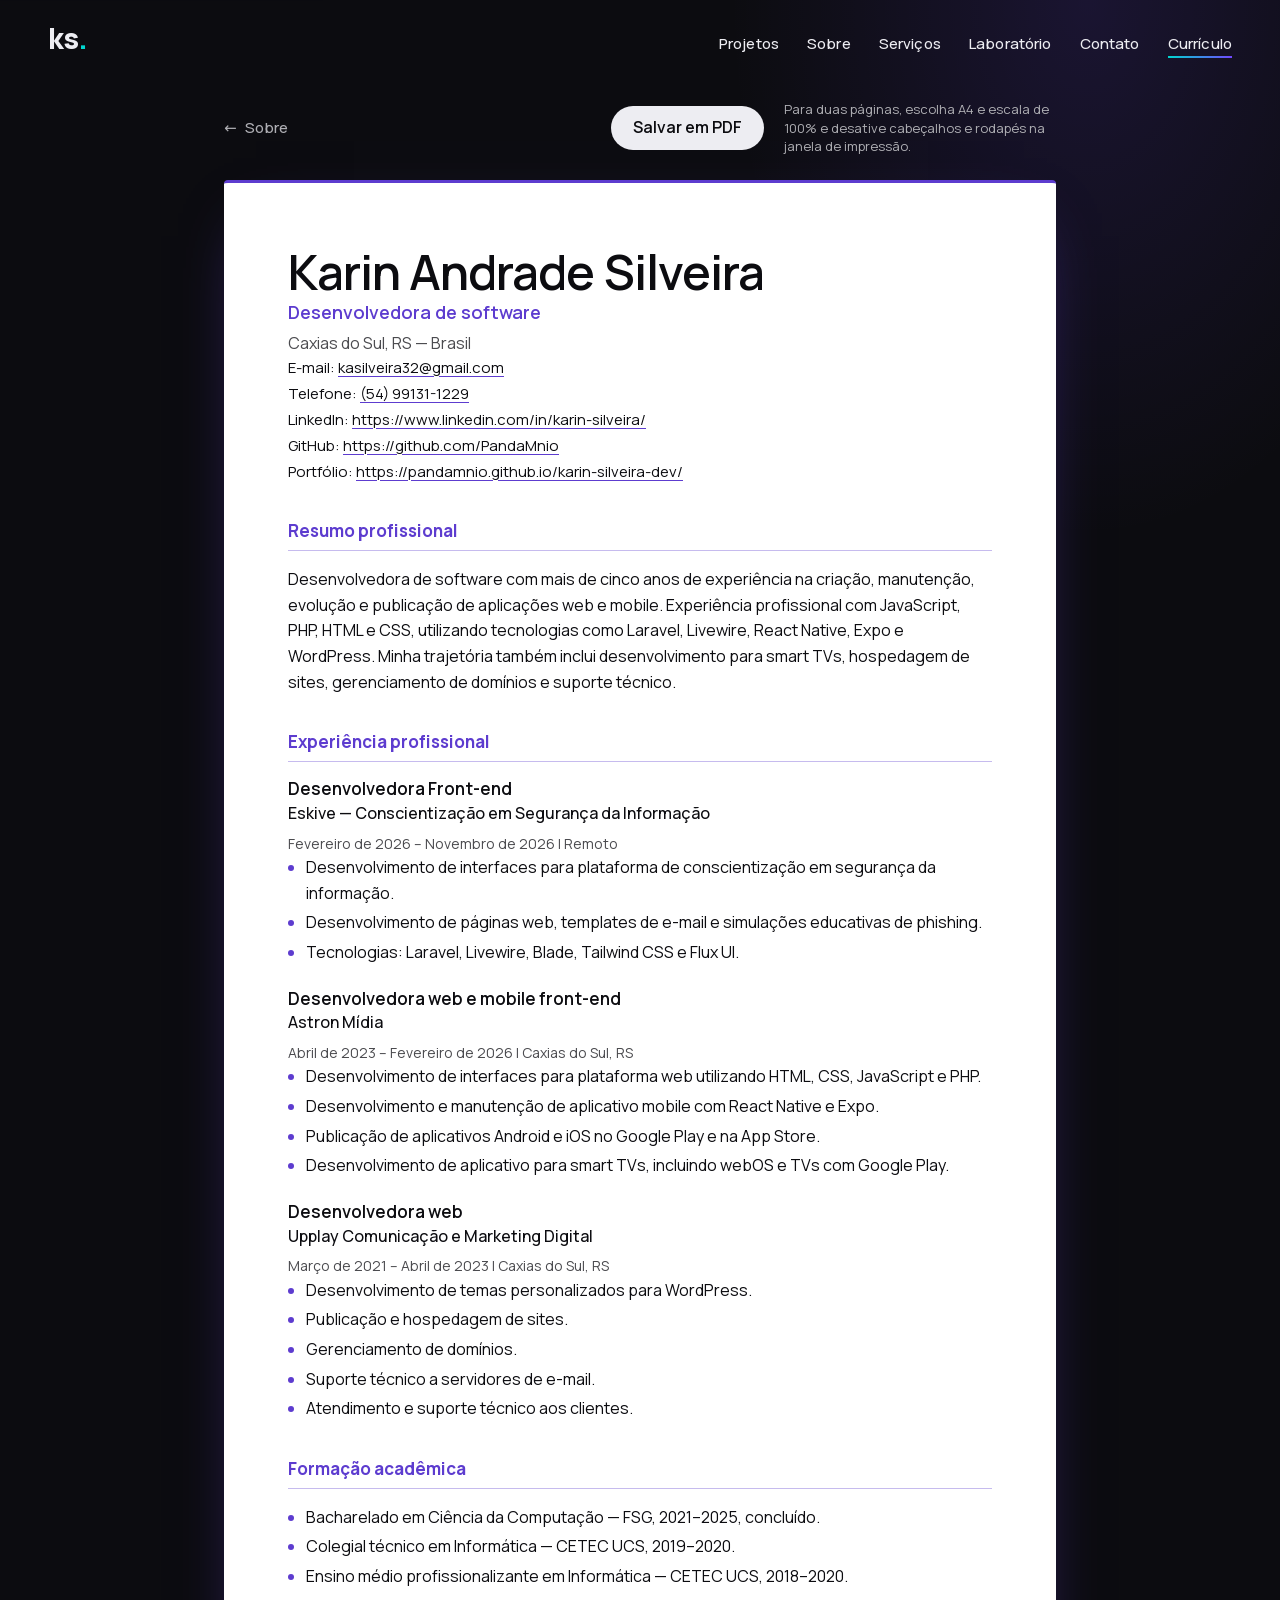
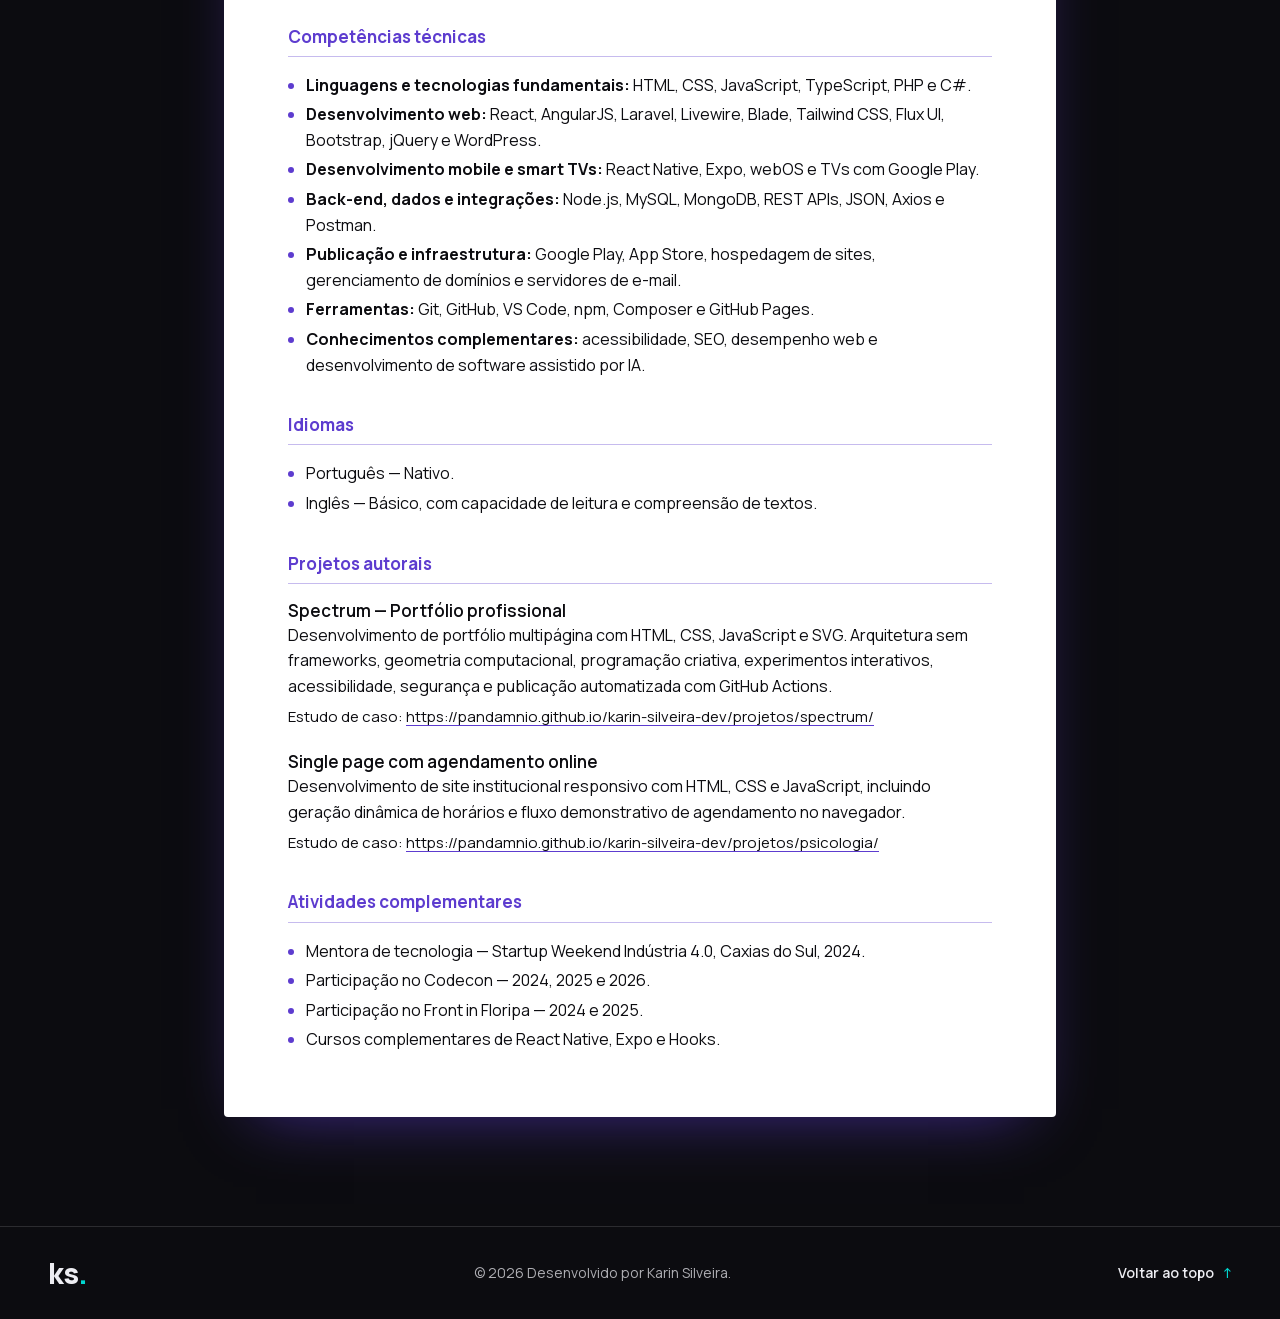
==== commit 20ef0f89: "fix: contextualiza métricas históricas do Spectrum e remove hash obsoleto da CSP" ====
--- a/curriculo/index.html
+++ b/curriculo/index.html
@@ -84,7 +84,7 @@
         <ul role="list">
           <li><a href="../projetos/">Projetos</a></li>
           <li><a href="../#sobre">Sobre</a></li>
-          <li><a href="../#servicos">Serviços</a></li>
+          <li><a href="../servicos/">Serviços</a></li>
           <li><a href="../laboratorio/">Laboratório</a></li>
           <li><a href="../#contato">Contato</a></li>
           <li><a href="./" aria-current="true">Currículo</a></li>
@@ -220,7 +220,7 @@
 
     <footer class="site-footer">
       <a class="signature" href="../" aria-label="ks. — Karin Silveira, página inicial">ks<span>.</span></a>
-      <p>© 2026 Karin Silveira. Design e desenvolvimento autorais.</p>
+      <p>© 2026 Desenvolvido por Karin Silveira.</p>
       <a class="link to-top" href="#topo">Voltar ao topo <span aria-hidden="true">↑</span></a>
     </footer>
   </body>
--- a/styles/global.css
+++ b/styles/global.css
@@ -18,7 +18,6 @@
   font-style: italic;
   font-display: swap;
 }
-
 
 :root {
   --color-obsidian: #0c0c10;
@@ -46,6 +45,9 @@
   --font-sans: "Manrope", system-ui, sans-serif;
   --font-serif: "Instrument Serif", Georgia, "Times New Roman", serif;
 
+  --gradient-spectrum: linear-gradient(90deg, var(--color-aqua), var(--color-ultraviolet));
+
+  --touch: 2.75rem;
   --gutter: clamp(1rem, 4vw, 3rem);
 
   --space-section: clamp(3.5rem, 2rem + 6vw, 8rem);
@@ -65,7 +67,6 @@
   color: var(--color-text);
   background: var(--color-bg);
 }
-
 
 *,
 *::before,
@@ -134,7 +135,6 @@
   margin: 0;
 }
 
-
 .visually-hidden {
   position: absolute;
   inline-size: 1px;
@@ -151,7 +151,6 @@
     column-gap: var(--gutter);
   }
 }
-
 
 .skip-link {
   position: absolute;
@@ -168,7 +167,6 @@
 }
 
 .signature {
-
   margin-block: -0.5rem;
   padding-block: 0.5rem;
   font-size: 1.75rem;
@@ -254,7 +252,6 @@
   color: var(--color-muted);
 }
 
-/* A coluna 7 é o eixo do texto de apoio em todas as seções da homepage. */
 @media (min-width: 56rem) {
   .section-intro {
     display: grid;
@@ -305,7 +302,7 @@
   display: inline-flex;
   align-items: center;
   gap: 0.5rem;
-  min-block-size: 2.75rem;
+  min-block-size: var(--touch);
   font-weight: 600;
   text-decoration: none;
 }
@@ -452,7 +449,7 @@
   display: inline-flex;
   align-items: center;
   gap: 0.5rem;
-  min-block-size: 2.75rem;
+  min-block-size: var(--touch);
   font-size: 0.9375rem;
   font-weight: 500;
   color: var(--color-muted);
@@ -463,7 +460,6 @@
 .back a:focus-visible {
   color: var(--color-text);
 }
-
 
 .stage-psicologia,
 .project-psicologia {
@@ -501,7 +497,7 @@
   aspect-ratio: 16 / 10;
   background:
     linear-gradient(var(--color-pulse) 0 0) left 86% top 13% / 1.6% 2.56% no-repeat,
-    linear-gradient(90deg, var(--color-aqua), var(--color-ultraviolet)) left 6% bottom 9% / 26% 2px no-repeat,
+    var(--gradient-spectrum) left 6% bottom 9% / 26% 2px no-repeat,
     var(--surface-project);
 }
 
@@ -548,8 +544,6 @@
   outline: 1px solid color-mix(in srgb, var(--color-porcelain) 20%, transparent);
 }
 
-/* Sem color-mix: só o que afeta legibilidade ou função. */
-
 @supports not (color: color-mix(in srgb, red, blue)) {
   :root {
     --color-muted: #aeaeb3;
--- a/styles/main.css
+++ b/styles/main.css
@@ -24,7 +24,7 @@
   letter-spacing: 0.01em;
   color: var(--color-text);
   text-decoration: none;
-  background: linear-gradient(90deg, var(--color-aqua), var(--color-ultraviolet)) left calc(100% - 0.5rem) / 0 1px no-repeat;
+  background: var(--gradient-spectrum) left calc(100% - 0.5rem) / 0 1px no-repeat;
 }
 
 .site-header nav a:hover,
@@ -40,12 +40,11 @@
   display: none;
 }
 
-@media (max-width: 55.99rem) {
+@media (width < 56rem) {
   .site-header nav {
     flex-basis: 100%;
   }
 
-  /* Com JS, o menu nasce fechado: evita a lista aberta até o botão ser criado. */
   @media (scripting: enabled) {
     .site-header:not(.is-open) nav {
       display: none;
@@ -61,7 +60,7 @@
     display: inline-flex;
     align-items: center;
     gap: 0.75rem;
-    min-block-size: 2.75rem;
+    min-block-size: var(--touch);
     margin-block: -0.5rem;
     padding-inline: 1.125rem 1rem;
     border: var(--line);
@@ -116,7 +115,7 @@
     display: none;
     margin-block-start: 1rem;
     border-block-start: 2px solid;
-    border-image: linear-gradient(90deg, var(--color-aqua), var(--color-ultraviolet)) 1;
+    border-image: var(--gradient-spectrum) 1;
     counter-reset: menu;
   }
 
@@ -163,8 +162,7 @@
   }
 }
 
-
-@media (max-width: 23.99rem) {
+@media (width < 24rem) {
   .site-header.has-menu .menu-toggle {
     gap: 0.5rem;
     padding-inline: 0.875rem 0.75rem;
@@ -218,7 +216,7 @@
   transform: rotateX(4deg) rotateY(-12deg);
 }
 
-@media (max-width: 55.99rem) {
+@media (width < 56rem) {
   .hero {
     align-items: start;
     padding-block-start: clamp(2rem, 8svh, 5rem);
@@ -251,7 +249,6 @@
   mask-composite: intersect;
 }
 
-/* O contorno da mesma cor fecha as emendas entre as faces. */
 .hero-band [color] {
   fill: currentColor;
   stroke: currentColor;
@@ -323,7 +320,7 @@
   display: none;
 }
 
-@media (max-width: 55.99rem) {
+@media (width < 56rem) {
   .scroll-cue-icon {
     display: none;
   }
@@ -340,10 +337,7 @@
   }
 }
 
-.hero-pause {
-  position: absolute;
-  inset-block-end: 1.25rem;
-  inset-inline-end: var(--gutter);
+.pause-toggle {
   padding: 0.5rem 0.25rem;
   border: 0;
   background: none;
@@ -355,8 +349,22 @@
   transition: color 0.3s ease;
 }
 
-.hero-pause:is(:hover, :focus-visible) {
+.pause-toggle:is(:hover, :focus-visible) {
   color: var(--color-porcelain);
+}
+
+.hero-pause {
+  position: absolute;
+  inset-block-end: 1.25rem;
+  inset-inline-end: var(--gutter);
+}
+
+.offer-pause {
+  margin: 0.25rem 0 0 auto;
+}
+
+.offer-pause:not([hidden]) {
+  display: block;
 }
 
 @media (min-width: 56rem) {
@@ -365,7 +373,6 @@
   }
 }
 
-
 .works {
   padding-block: clamp(3rem, 1.5rem + 4.5vw, 7rem);
 }
@@ -381,7 +388,6 @@
   grid-column: 1;
 }
 
-/* O acervo divide a linha com o cabeçalho, separado dos projetos e dos controles. */
 .works-intro .works-more {
   grid-area: 1 / 2 / 3 / 3;
   max-inline-size: none;
@@ -392,7 +398,7 @@
   font-size: clamp(1.125rem, 1rem + 0.6vw, 1.5rem);
 }
 
-@media (max-width: 39.99rem) {
+@media (width < 40rem) {
   .works-intro .works-more {
     grid-area: auto / 1 / auto / -1;
     justify-self: end;
@@ -400,7 +406,6 @@
   }
 }
 
-/* Rolagem nativa: gestos, teclado e snap funcionam sem JS; o próximo projeto aparece na borda. */
 .works-track {
   position: relative;
   display: grid;
@@ -414,7 +419,6 @@
   scroll-snap-type: x mandatory;
   scroll-padding-inline: var(--gutter);
   scrollbar-width: none;
-  /* Barras sobrepostas (macOS) ignoram scrollbar-width ao rolar; a faixa inferior onde são desenhadas fica recortada. */
   margin-block-end: -1.25rem;
   clip-path: inset(0 0 1.25rem);
 }
@@ -458,7 +462,6 @@
   color: var(--color-accent);
 }
 
-/* O quadrado Pulse do Spectrum orienta a leitura: assina a classificação de cada projeto e os blocos dos estudos. */
 .work-text > p.label::before,
 .case-label::before {
   content: "";
@@ -510,8 +513,8 @@
 .works-controls button {
   display: grid;
   place-items: center;
-  inline-size: 2.75rem;
-  block-size: 2.75rem;
+  inline-size: var(--touch);
+  block-size: var(--touch);
   padding: 0;
   border: var(--line);
   border-radius: 50%;
@@ -548,7 +551,7 @@
   letter-spacing: -0.02em;
   color: var(--color-text);
   text-decoration: none;
-  background: linear-gradient(90deg, var(--color-aqua), var(--color-ultraviolet)) top left / 100% 1px no-repeat;
+  background: var(--gradient-spectrum) top left / 100% 1px no-repeat;
 }
 
 .works-more a:hover,
@@ -577,17 +580,33 @@
   }
 }
 
+.finale {
+  position: relative;
+  isolation: isolate;
+  overflow: clip;
+  background:
+    radial-gradient(60% 30% at 10% 100%, color-mix(in srgb, var(--color-ultraviolet) 30%, transparent), transparent 70%),
+    radial-gradient(45% 25% at 100% 22%, var(--light-top), transparent 70%),
+    radial-gradient(25% 18% at 80% 62%, color-mix(in srgb, var(--color-aqua) 7%, transparent), transparent 70%),
+    linear-gradient(var(--color-obsidian) 15%, color-mix(in srgb, var(--color-ultraviolet) 12%, var(--color-obsidian)));
+}
+
+.finale::before {
+  content: "";
+  position: absolute;
+  inset: 0 0 auto;
+  z-index: -1;
+  block-size: min(70%, 48rem);
+  background:
+    repeating-linear-gradient(90deg, color-mix(in srgb, var(--color-porcelain) 5%, transparent) 0 1px, transparent 1px 3rem),
+    repeating-linear-gradient(0deg, color-mix(in srgb, var(--color-porcelain) 5%, transparent) 0 1px, transparent 1px 3rem);
+  mask-image: radial-gradient(70% 80% at 85% 0%, #000 20%, transparent);
+}
 
 .services {
-  padding-block: clamp(2rem, 1rem + 3vw, 4rem) clamp(3rem, 1.5rem + 4.5vw, 7rem);
-}
-
-/* A luz do canto inferior se estende sob o Laboratório, para não ser cortada na borda da seção. */
-.services::before {
-  inset-block-end: -12rem;
-  background:
-    radial-gradient(45% 55% at 100% calc(100% - 12rem), var(--light-top), transparent 70%),
-    radial-gradient(70% 40% at 0% 0%, color-mix(in srgb, var(--color-ultraviolet) 11%, transparent), transparent 75%);
+  position: relative;
+  z-index: 1;
+  padding-block: var(--space-section) clamp(3rem, 1.5rem + 4.5vw, 6rem);
 }
 
 .services-intro {
@@ -596,7 +615,8 @@
 
 .services-list {
   position: relative;
-  counter-reset: service;
+  display: grid;
+  margin-block-end: clamp(1.5rem, 4vw, 2.5rem);
 }
 
 .services-list::before {
@@ -604,138 +624,370 @@
   position: absolute;
   inset: 0 0 auto;
   block-size: 2px;
-  background: linear-gradient(90deg, var(--color-aqua), var(--color-ultraviolet));
+  background: var(--gradient-spectrum);
   transform-origin: left;
 }
 
 .service {
-  display: grid;
-  align-items: center;
-  grid-auto-columns: minmax(0, 1fr) auto;
-  gap: 1rem;
-  padding-block: clamp(1.75rem, 3.5vw, 3rem);
+  position: relative;
+  display: grid;
+  grid-template-columns: 2.5rem minmax(0, 1fr);
+  column-gap: 1rem;
+  padding-block: 1.25rem;
+  border-block-end: var(--line);
+}
+
+.service .index {
+  grid-row: span 2;
+  margin: 0;
+  padding-block-start: 0.2em;
+  font-size: 1.25rem;
+}
+
+.service h3 {
+  margin: 0;
+  font-size: clamp(1.375rem, 1.1rem + 1vw, 2rem);
+  line-height: 1.05;
+}
+
+.service a {
+  color: inherit;
+  text-decoration: none;
+}
+
+.service a::after {
+  content: "";
+  position: absolute;
+  inset: 0;
+}
+
+.service:has(a:hover, a:focus-visible) .voice {
+  color: var(--color-accent);
+}
+
+.service p {
+  margin: 0.5rem 0 0;
+  font-size: 0.9375rem;
+  color: var(--color-muted);
+}
+
+@media (min-width: 56rem) {
+  .services > * {
+    grid-column: 1 / -1;
+  }
+
+  .services-list {
+    grid-template-columns: repeat(4, minmax(0, 1fr));
+    column-gap: var(--gutter);
+  }
+
+  .service {
+    grid-template-columns: minmax(0, 1fr);
+    align-content: start;
+    padding-block: 1.5rem 2rem;
+    border-block-end: 0;
+  }
+
+  .service .index {
+    grid-row: auto;
+    margin-block-end: 1.5rem;
+    font-size: 1.5rem;
+  }
+
+  .services .services-more {
+    grid-column: 7 / 12;
+    margin: 0;
+  }
+}
+
+.offer-open {
+  overflow-x: clip;
+  padding-block: clamp(0.5rem, 1.5vw, 1.5rem) clamp(2.5rem, 6vw, 4.5rem);
+}
+
+.offer-open::before {
+  inset-block-start: -8rem;
+  mask-image: linear-gradient(transparent, #000 8rem);
+  background:
+    radial-gradient(45% 40% at 0% 20%, color-mix(in srgb, var(--color-ultraviolet) 16%, transparent), transparent 70%),
+    radial-gradient(35% 35% at 100% 75%, color-mix(in srgb, var(--color-aqua) 9%, transparent), transparent 70%);
+}
+
+.offer-figure {
+  position: relative;
+  aspect-ratio: 16 / 11;
+  margin-block: 1.5rem 0;
+  margin-inline-end: calc(var(--gutter) * -1);
+}
+
+.offer-figure span {
+  position: absolute;
+}
+
+.figure-grid {
+  inset: 0 0 0 16%;
+  background: var(--surface-grid);
+  mask-image: linear-gradient(90deg, transparent, #000 35%);
+}
+
+.figure-frame {
+  --corner: color-mix(in srgb, var(--color-porcelain) 55%, transparent);
+
+  inset: 14% 24% 16% 6%;
+  background:
+    linear-gradient(var(--corner) 0 0) left top / 1.25rem 1px no-repeat,
+    linear-gradient(var(--corner) 0 0) left top / 1px 1.25rem no-repeat,
+    linear-gradient(var(--corner) 0 0) right top / 1.25rem 1px no-repeat,
+    linear-gradient(var(--corner) 0 0) right top / 1px 1.25rem no-repeat,
+    linear-gradient(var(--corner) 0 0) left bottom / 1.25rem 1px no-repeat,
+    linear-gradient(var(--corner) 0 0) left bottom / 1px 1.25rem no-repeat,
+    linear-gradient(var(--corner) 0 0) right bottom / 1.25rem 1px no-repeat,
+    linear-gradient(var(--corner) 0 0) right bottom / 1px 1.25rem no-repeat;
+}
+
+.figure-orbit {
+  inset-block-start: -6%;
+  inset-inline-end: 8%;
+  inline-size: 58%;
+  aspect-ratio: 1;
+  border: 1px solid color-mix(in srgb, var(--color-aqua) 70%, transparent);
+  border-radius: 50%;
+}
+
+.offer-figure .figure-pulse {
+  inset-block-start: 14.6%;
+  inset-inline-start: 14.6%;
+  inline-size: 0.75rem;
+  aspect-ratio: 1;
+  background: var(--color-pulse);
+  translate: -50% -50%;
+}
+
+.figure-flow {
+  inset-block-end: 20%;
+  inset-inline-start: 0;
+  inline-size: 68%;
+  block-size: clamp(1.5rem, 4vw, 2.75rem);
+  border-radius: 999px;
+  overflow: clip;
+  background: var(--gradient-spectrum);
+  transform-origin: left;
+}
+
+.offer-summary > p:not(.lead) {
+  max-inline-size: 44ch;
+  color: var(--color-muted);
+}
+
+.offer-summary .actions {
+  margin-block-start: 2rem;
+}
+
+.offer-open .offer-toc {
+  margin-block-start: 2rem;
+}
+
+@media (min-width: 40rem) {
+  .offer-open .offer-toc ol {
+    grid-template-rows: repeat(2, auto);
+  }
+}
+
+@media (min-width: 56rem) {
+  .offer-open {
+    row-gap: 1.5rem;
+  }
+
+  .offer-heading {
+    grid-column: 1 / 8;
+    align-self: end;
+  }
+
+  .offer-figure {
+    grid-column: 8 / -1;
+    grid-row: 1 / span 3;
+    aspect-ratio: auto;
+    min-block-size: 24rem;
+    margin-block: 0;
+  }
+
+  .offer-pause {
+    grid-area: 3 / 8 / 4 / -1;
+    align-self: end;
+    justify-self: end;
+    margin: 0;
+    z-index: 1;
+  }
+
+  .offer-summary {
+    grid-column: 1 / 7;
+  }
+
+  .offer-open .offer-toc {
+    grid-column: 1 / 7;
+    margin-block-start: 0.5rem;
+  }
+}
+
+.offer-front {
+  --tone: var(--color-aqua);
+  --tone-text: var(--color-aqua);
+
+  padding-block: clamp(3rem, 2rem + 4vw, 6rem);
+  background:
+    linear-gradient(90deg, var(--tone), transparent 75%) left top / 100% 2px no-repeat content-box,
+    radial-gradient(40% 45% at 100% 35%, color-mix(in srgb, var(--tone) 9%, transparent), transparent 70%);
+}
+
+.front-violet {
+  --tone: var(--color-ultraviolet);
+  --tone-text: color-mix(in srgb, var(--color-ultraviolet) 55%, var(--color-porcelain));
+}
+
+.front-head {
+  padding-block-start: clamp(1.5rem, 3vw, 2.5rem);
+}
+
+.front-head .index {
+  margin: 0 0 1rem;
+  font-size: clamp(3rem, 2rem + 4vw, 6rem);
+  color: var(--tone-text);
+}
+
+.front-head h2 {
+  margin: 0;
+  font-size: clamp(2.25rem, 1.25rem + 4vw, 4.5rem);
+  line-height: 0.95;
+}
+
+.front-body {
+  margin-block-start: 2rem;
+}
+
+.front-lead {
+  margin: 0 0 2.5rem;
+  max-inline-size: 40ch;
+  font-size: clamp(1.125rem, 1rem + 0.5vw, 1.375rem);
+  font-weight: 300;
+  line-height: 1.45;
+}
+
+.front-lists {
+  display: grid;
+  gap: 2rem var(--gutter);
+}
+
+.offer-front .case-label {
+  margin: 0 0 0.75rem;
+  color: var(--tone-text);
+}
+
+.front-list {
   border-block-start: var(--line);
-  counter-increment: service;
-}
-
-.service > :is(p, .link) {
-  grid-column: span 2;
-}
-
-.service h3 {
-  grid-area: 1 / 1;
-  margin: 0;
-  font-size: clamp(1.75rem, 1.1rem + 2.6vw, 3.5rem);
-  line-height: 1;
-}
-
-.service h3::before {
-  content: counter(service, decimal-leading-zero);
-  display: block;
-  margin-block-end: 0.5rem;
-  font-family: var(--font-serif);
-  font-size: clamp(1.25rem, 1rem + 1vw, 1.75rem);
-  font-style: italic;
-  font-weight: 400;
-  color: var(--color-accent);
-}
-
-.service p {
-  margin: 0;
-}
-
-.service .link {
-  justify-self: start;
-}
-
-.service::after {
+}
+
+.front-list li {
+  position: relative;
+  padding: 0.75rem 0 0.75rem 1.75rem;
+  border-block-end: var(--line);
+}
+
+.front-list li::before {
   content: "";
-  grid-area: 1 / 2;
-  align-self: start;
-  justify-self: end;
-  inline-size: clamp(5rem, 12vw, 10.5rem);
-  block-size: clamp(3.5rem, 7vw, 6.5rem);
-  pointer-events: none;
-}
-
-.service:nth-child(1)::after {
-  border: 1px solid color-mix(in srgb, var(--color-aqua) 55%, transparent);
-  border-radius: 0.375rem;
+  position: absolute;
+  inset-block-start: 1.5rem;
+  inset-inline-start: 0;
+  inline-size: 1rem;
+  block-size: 2px;
+  background: var(--tone);
+}
+
+.front-proof {
+  position: relative;
+  margin-block-start: 2.5rem;
+  padding: 1.5rem clamp(1.25rem, 3vw, 2rem) 1rem;
+  border: 1px solid color-mix(in srgb, var(--tone) 45%, transparent);
   background:
-    linear-gradient(var(--color-pulse) 0 0) 0.5rem 0.4rem / 0.3rem 0.3rem no-repeat,
-    linear-gradient(color-mix(in srgb, var(--color-porcelain) 18%, transparent) 0 0) 0 1.1rem / 100% 1px no-repeat,
-    linear-gradient(135deg, var(--color-ultraviolet), var(--color-aqua)) 0.75rem 1.6rem / 55% 30% no-repeat,
-    linear-gradient(color-mix(in srgb, var(--color-porcelain) 28%, transparent) 0 0) 0.75rem calc(100% - 0.5rem) / 40% 2px no-repeat;
-}
-
-.service:nth-child(2)::after {
-  border: 1px solid color-mix(in srgb, var(--color-ultraviolet) 55%, transparent);
-  border-radius: 0.25rem;
+    radial-gradient(80% 120% at 100% 100%, color-mix(in srgb, var(--tone) 18%, transparent), transparent 70%),
+    repeating-linear-gradient(90deg, color-mix(in srgb, var(--color-porcelain) 5%, transparent) 0 1px, transparent 1px 3rem),
+    repeating-linear-gradient(0deg, color-mix(in srgb, var(--color-porcelain) 5%, transparent) 0 1px, transparent 1px 3rem);
+}
+
+.front-proof::after {
+  content: "";
+  position: absolute;
+  inset-block-start: -0.375rem;
+  inset-inline-end: 10%;
+  inline-size: 0.75rem;
+  aspect-ratio: 1;
+  background: var(--color-pulse);
+}
+
+.front-proof .label {
+  margin: 0 0 0.5rem;
+  color: var(--tone-text);
+}
+
+.front-proof p:not(.label) {
+  margin: 0;
+  font-size: 1.0625rem;
+}
+
+.front-links {
+  display: flex;
+  flex-wrap: wrap;
+  column-gap: 1.75rem;
+  margin-block-start: 0.75rem;
+}
+
+.front-links [aria-hidden] {
+  display: inline-block;
+  color: var(--tone-text);
+}
+
+@media (40rem <= width < 56rem), (width >= 75rem) {
+  .front-lists {
+    grid-template-columns: repeat(2, minmax(0, 1fr));
+  }
+}
+
+@media (min-width: 56rem) {
+  .front-head {
+    position: sticky;
+    inset-block-start: 2rem;
+    grid-column: 1 / 6;
+    align-self: start;
+  }
+
+  .front-body {
+    grid-column: 7 / -1;
+    margin-block-start: 0;
+    padding-block-start: clamp(1.5rem, 3vw, 2.5rem);
+  }
+}
+
+.offer-process {
+  padding-block: var(--space-section);
   background:
-    linear-gradient(var(--color-ultraviolet) 0 0) left 0.5rem top 0.5rem / 38% 40% no-repeat,
-    linear-gradient(var(--color-aqua) 0 0) right 0.5rem top 0.5rem / 38% 40% no-repeat,
-    linear-gradient(color-mix(in srgb, var(--color-porcelain) 18%, transparent) 0 0) left 0.5rem bottom 0.5rem / calc(100% - 2rem) 28% no-repeat,
-    linear-gradient(var(--color-pulse) 0 0) right 0.5rem bottom 0.5rem / 0.5rem 0.5rem no-repeat;
-}
-
-.service:nth-child(3)::after {
-  inline-size: auto;
-  aspect-ratio: 9 / 16;
-  border: 1px solid var(--color-aqua);
-  border-radius: 0.75rem;
-  background:
-    linear-gradient(color-mix(in srgb, var(--color-porcelain) 30%, transparent) 0 0) center 0.4rem / 1rem 2px no-repeat,
-    linear-gradient(var(--color-aqua), var(--color-ultraviolet) 60%, transparent) center 1.25rem / 0.4rem 50% no-repeat,
-    linear-gradient(var(--color-pulse) 0 0) center calc(100% - 0.6rem) / 0.75rem 0.2rem no-repeat;
-}
-
-.service:nth-child(4)::after {
-  background:
-    radial-gradient(circle at 50% 50%, var(--color-pulse) 0 0.25rem, transparent 0.3rem),
-    radial-gradient(circle at 1.25rem 50%, transparent 0 0.7rem, var(--color-ultraviolet) 0.7rem 0.8rem, transparent 0.85rem),
-    radial-gradient(circle at calc(100% - 1.25rem) 50%, transparent 0 0.7rem, var(--color-aqua) 0.7rem 0.8rem, transparent 0.85rem),
-    linear-gradient(90deg, var(--color-ultraviolet), var(--color-aqua)) center / calc(100% - 4rem) 2px no-repeat;
-}
-
-.services .closing {
-  margin-block-start: 0;
-  padding-block-start: clamp(2rem, 4vw, 3.5rem);
+    radial-gradient(40% 60% at 100% 0%, color-mix(in srgb, var(--color-ultraviolet) 14%, transparent), transparent 70%),
+    var(--color-bg);
+}
+
+.offer-process .case-process {
+  --steps: 4;
+
+  margin-block-start: clamp(2rem, 5vw, 3.5rem);
+}
+
+.offer-closing {
+  margin: var(--space-section) var(--gutter);
   border-color: var(--color-accent);
 }
 
-.services .closing h3 {
+.offer-closing h2 {
   font-size: clamp(2.25rem, 1.25rem + 3.5vw, 4.5rem);
   line-height: 0.95;
 }
-
-@media (min-width: 56rem) {
-  .service {
-    gap: 0 var(--gutter);
-  }
-
-  .service h3 {
-    grid-column: 1 / 7;
-    grid-row: 1 / span 2;
-  }
-
-  .service > :is(p, .link) {
-    grid-column: 7 / 11;
-  }
-
-  .service > p {
-    grid-row: 1;
-  }
-
-  .service > .link {
-    align-self: start;
-  }
-
-  .service::after {
-    grid-area: 1 / 11 / span 2 / 13;
-    align-self: center;
-  }
-}
-
 
 .archive {
   position: relative;
@@ -805,7 +1057,7 @@
   display: flex;
   align-items: center;
   gap: 0.625rem;
-  min-block-size: 2.75rem;
+  min-block-size: var(--touch);
   margin: 0;
   padding-inline-end: 3.5rem;
   color: var(--color-text);
@@ -913,7 +1165,7 @@
 }
 
 .archive-filters button {
-  min-block-size: 2.75rem;
+  min-block-size: var(--touch);
   padding-inline: 1.125rem;
   border: var(--line);
   border-radius: 999px;
@@ -929,7 +1181,6 @@
   border-color: var(--color-accent);
 }
 
-/* A seleção muda de forma (preenchimento) e de peso, não só de cor. */
 .archive-filters button[aria-pressed="true"] {
   border-color: transparent;
   font-weight: 700;
@@ -958,7 +1209,7 @@
 .archive-select select {
   appearance: none;
   inline-size: 100%;
-  min-block-size: 2.75rem;
+  min-block-size: var(--touch);
   padding-inline: 1.125rem 2.75rem;
   border: var(--line);
   border-radius: 999px;
@@ -974,7 +1225,7 @@
   border-color: var(--color-accent);
 }
 
-@media (max-width: 39.99rem) {
+@media (width < 40rem) {
   .archive-filters [role="group"] {
     display: none;
   }
@@ -994,7 +1245,6 @@
     grid-template-columns: repeat(2, minmax(0, 1fr));
   }
 }
-
 
 .case {
   overflow-x: clip;
@@ -1242,7 +1492,7 @@
 .psi-switch label {
   display: inline-flex;
   align-items: center;
-  min-block-size: 2.75rem;
+  min-block-size: var(--touch);
   border-block-end: 2px solid transparent;
   cursor: pointer;
 }
@@ -1291,7 +1541,6 @@
 .psi-good dt::before { border-radius: 50%; }
 .psi-poor::before,
 .psi-poor dt::before { clip-path: polygon(50% 0, 100% 100%, 0 100%); }
-
 
 .psi:has(.psi-switch [value="mobile"]:checked) .psi-desktop,
 .psi:has(.psi-switch [value="desktop"]:checked) .psi-mobile {
@@ -1693,14 +1942,14 @@
   display: flex;
   align-items: baseline;
   gap: 0.625rem;
-  min-block-size: 2.75rem;
+  min-block-size: var(--touch);
   padding-block: 0.75rem 0.625rem;
   font-size: 0.9375rem;
   font-weight: 500;
   line-height: 1.3;
   color: var(--color-text);
   text-decoration: none;
-  background: linear-gradient(90deg, var(--color-aqua), var(--color-ultraviolet)) left bottom / 0 2px no-repeat;
+  background: var(--gradient-spectrum) left bottom / 0 2px no-repeat;
 }
 
 .case-toc a:hover,
@@ -1954,7 +2203,7 @@
 
 .case-process {
   padding-block-start: 0.5rem;
-  background: linear-gradient(90deg, var(--color-aqua), var(--color-ultraviolet)) top left / 100% 2px no-repeat;
+  background: var(--gradient-spectrum) top left / 100% 2px no-repeat;
 }
 
 .case-process li {
@@ -1983,7 +2232,6 @@
   color: var(--color-muted);
 }
 
-/* O quadrado Pulse marca a chegada: a etapa em que a escolha se conclui. */
 .case-steps {
   --steps: 3;
 }
@@ -2161,7 +2409,6 @@
     margin-block-end: 1rem;
   }
 }
-
 
 .about {
   display: grid;
@@ -2326,7 +2573,6 @@
   margin-block-start: clamp(2.75rem, 1.5rem + 5vw, 5.5rem);
 }
 
-/* Faixa que separa o que a autora faz de quem ela é; a grade ecoa o painel do retrato. */
 .about-capabilities {
   position: relative;
   isolation: isolate;
@@ -2385,7 +2631,7 @@
   font-weight: 500;
 }
 
-@media (max-width: 74.99rem) {
+@media (width < 75rem) {
   .capability {
     display: grid;
     grid-template-columns: auto minmax(0, 1fr);
@@ -2403,8 +2649,7 @@
   }
 }
 
-/* No mobile, o nome das tecnologias basta; os ícones só somam estímulos. */
-@media (max-width: 55.99rem) {
+@media (width < 56rem) {
   .capability-icons {
     display: none;
   }
@@ -2521,32 +2766,106 @@
   }
 }
 
-
 .lab {
+  --lab-surface: color-mix(in srgb, var(--color-aqua) 16%, var(--color-obsidian));
+  --lab-deep: color-mix(in srgb, var(--color-aqua) 6%, var(--color-obsidian));
+  --lab-mid: color-mix(in srgb, var(--color-aqua) 11%, var(--color-obsidian));
+
   overflow-x: clip;
   padding-block: var(--space-section);
 }
 
-.lab::before {
-  background:
-    radial-gradient(40% 35% at 10% 15%, color-mix(in srgb, var(--color-ultraviolet) 18%, transparent), transparent 70%),
-    radial-gradient(30% 30% at 90% 70%, color-mix(in srgb, var(--color-aqua) 9%, transparent), transparent 70%),
-    radial-gradient(22% 20% at 50% 100%, color-mix(in srgb, var(--color-pulse) 5%, transparent), transparent 70%),
-    linear-gradient(color-mix(in srgb, var(--color-obsidian) 55%, black), var(--color-obsidian));
-}
-
 .lab-intro {
   margin-block-end: clamp(2rem, 1rem + 5vw, 5rem);
 }
 
-/* A grade antecipa o palco dos experimentos e se dissolve nas bordas, sem emenda com as seções vizinhas. */
 .lab-teaser::before {
   background:
-    radial-gradient(35% 55% at 82% 60%, color-mix(in srgb, var(--color-aqua) 16%, transparent), transparent 70%),
-    radial-gradient(45% 60% at 62% 40%, color-mix(in srgb, var(--color-ultraviolet) 24%, transparent), transparent 70%),
-    repeating-linear-gradient(90deg, color-mix(in srgb, var(--color-porcelain) 7%, transparent) 0 1px, transparent 1px 3rem),
-    repeating-linear-gradient(0deg, color-mix(in srgb, var(--color-porcelain) 7%, transparent) 0 1px, transparent 1px 3rem);
-  mask-image: radial-gradient(65% 70% at 70% 50%, #000 25%, transparent);
+    radial-gradient(50% 60% at 20% 55%, color-mix(in srgb, var(--color-aqua) 20%, transparent), transparent 70%),
+    radial-gradient(30% 40% at 100% 100%, color-mix(in srgb, var(--color-ultraviolet) 18%, transparent), transparent 70%),
+    linear-gradient(160deg, var(--lab-surface), var(--lab-deep));
+}
+
+.lab-visual {
+  position: relative;
+  aspect-ratio: 4 / 3;
+  max-inline-size: 32rem;
+  margin-block-end: clamp(2rem, 6vw, 3rem);
+}
+
+.lab-visual span {
+  position: absolute;
+}
+
+.teaser-plate {
+  --wire: color-mix(in srgb, var(--color-porcelain) 14%, transparent);
+  --wave: color-mix(in srgb, var(--color-aqua) 55%, transparent);
+
+  inset: 6% 12% 16% 0;
+  border: 1px solid color-mix(in srgb, var(--color-aqua) 35%, transparent);
+  background:
+    linear-gradient(var(--color-aqua) 0 0) center / 1px 100% no-repeat,
+    repeating-linear-gradient(90deg, var(--wire) 0 1px, transparent 1px 1.5rem) left / 50% 100% no-repeat,
+    repeating-linear-gradient(0deg, var(--wire) 0 1px, transparent 1px 1.5rem) left / 50% 100% no-repeat,
+    repeating-radial-gradient(circle at 0% 100%, transparent 0 1.25rem, var(--wave) 1.25rem calc(1.25rem + 1px)) right / 50% 100% no-repeat,
+    radial-gradient(60% 70% at 80% 30%, color-mix(in srgb, var(--color-ultraviolet) 35%, transparent), transparent 70%),
+    color-mix(in srgb, var(--color-obsidian) 45%, transparent);
+}
+
+.teaser-plate::before {
+  --corner: color-mix(in srgb, var(--color-porcelain) 60%, transparent);
+
+  content: "";
+  position: absolute;
+  inset: -0.75rem;
+  background:
+    linear-gradient(var(--corner) 0 0) left top / 1rem 1px no-repeat,
+    linear-gradient(var(--corner) 0 0) left top / 1px 1rem no-repeat,
+    linear-gradient(var(--corner) 0 0) right top / 1rem 1px no-repeat,
+    linear-gradient(var(--corner) 0 0) right top / 1px 1rem no-repeat,
+    linear-gradient(var(--corner) 0 0) left bottom / 1rem 1px no-repeat,
+    linear-gradient(var(--corner) 0 0) left bottom / 1px 1rem no-repeat,
+    linear-gradient(var(--corner) 0 0) right bottom / 1rem 1px no-repeat,
+    linear-gradient(var(--corner) 0 0) right bottom / 1px 1rem no-repeat;
+}
+
+.teaser-orbit {
+  inset-block-start: -4%;
+  inset-inline-end: 0;
+  inline-size: 48%;
+  aspect-ratio: 1;
+  border: 1px solid color-mix(in srgb, var(--color-porcelain) 45%, transparent);
+  border-radius: 50%;
+}
+
+.lab-visual .teaser-pulse {
+  inset-block-start: 85.4%;
+  inset-inline-start: 14.6%;
+  inline-size: 0.75rem;
+  aspect-ratio: 1;
+  background: var(--color-pulse);
+  translate: -50% -50%;
+}
+
+.teaser-capsule {
+  inset-block-end: 8%;
+  inset-inline-start: 22%;
+  inline-size: 46%;
+  block-size: clamp(1rem, 2.5vw, 1.75rem);
+  border-radius: 999px;
+  background: var(--gradient-spectrum);
+  transform-origin: left;
+}
+
+.teaser-scale {
+  inset-block-end: 0;
+  inset-inline-start: 0;
+  inline-size: 72%;
+  block-size: 0.625rem;
+  border-block-end: 1px solid color-mix(in srgb, var(--color-porcelain) 40%, transparent);
+  background:
+    repeating-linear-gradient(90deg, color-mix(in srgb, var(--color-porcelain) 55%, transparent) 0 1px, transparent 1px 3rem) left bottom / 100% 100% no-repeat,
+    repeating-linear-gradient(90deg, color-mix(in srgb, var(--color-porcelain) 30%, transparent) 0 1px, transparent 1px 0.75rem) left bottom / 100% 40% no-repeat;
 }
 
 .lab-index {
@@ -2557,13 +2876,34 @@
 }
 
 .lab-index li {
+  border-block-end: var(--line);
+  font-size: 1.125rem;
+  font-weight: 600;
+}
+
+.lab-index a {
   display: flex;
   align-items: baseline;
   gap: 1rem;
   padding-block: 0.875rem;
-  border-block-end: var(--line);
-  font-size: 1.125rem;
-  font-weight: 600;
+  color: var(--color-text);
+  text-decoration: none;
+}
+
+.lab-index a:is(:hover, :focus-visible) {
+  text-decoration: underline;
+  text-decoration-color: var(--color-accent);
+  text-decoration-thickness: 1px;
+  text-underline-offset: 0.3em;
+}
+
+.lab-go {
+  margin-inline-start: auto;
+  color: var(--color-accent);
+}
+
+.lab-page article[id] {
+  scroll-margin-block-start: 1.5rem;
 }
 
 .lab-index .index {
@@ -2583,24 +2923,71 @@
     grid-column: 1 / -1;
   }
 
+  .lab-teaser .lab-visual {
+    max-inline-size: none;
+    grid-column: 1 / 6;
+    grid-row: 2 / span 2;
+    margin: 0;
+  }
+
   .lab-teaser .lab-index {
     grid-column: 7 / 12;
+    grid-row: 2;
   }
 
   .lab-teaser .works-more {
     grid-column: 7 / 12;
+    grid-row: 3;
     justify-self: start;
     margin: 0;
   }
 }
 
+.lab-page::before {
+  inset-block-start: -8rem;
+  background:
+    radial-gradient(45% 30rem at 85% 6rem, color-mix(in srgb, var(--color-aqua) 16%, transparent), transparent 70%),
+    radial-gradient(35% 24rem at 0% 14rem, color-mix(in srgb, var(--color-ultraviolet) 14%, transparent), transparent 70%),
+    linear-gradient(var(--lab-surface), var(--lab-mid) 40rem, var(--lab-mid) calc(100% - 14rem), var(--lab-deep));
+  mask-image: linear-gradient(transparent, #000 8rem);
+}
+
+.lab-page article {
+  --glow: var(--color-aqua);
+  --glow-x: 88%;
+
+  position: relative;
+}
+
+.lab-page article::before {
+  content: "";
+  position: absolute;
+  z-index: -1;
+  inset: -4rem calc(var(--gutter) * -1);
+  pointer-events: none;
+  background:
+    radial-gradient(55% 60% at var(--glow-x) 35%, color-mix(in srgb, var(--glow) 22%, transparent), transparent 70%),
+    repeating-linear-gradient(90deg, color-mix(in srgb, var(--color-porcelain) 4%, transparent) 0 1px, transparent 1px 3rem),
+    repeating-linear-gradient(0deg, color-mix(in srgb, var(--color-porcelain) 4%, transparent) 0 1px, transparent 1px 3rem);
+  mask-image: radial-gradient(closest-side, #000 40%, transparent);
+}
+
+.lab-page :is(.lab-study:first-child, .lab-form) {
+  --glow: var(--color-ultraviolet);
+  --glow-x: 12%;
+}
+
+:is(.lab-studies, .lab-form)::after {
+  content: "";
+  position: absolute;
+  inset: calc(var(--section-gap) / -2) 0 auto;
+  block-size: 1px;
+  background: linear-gradient(90deg, transparent, var(--color-aqua), var(--color-ultraviolet), transparent);
+  opacity: 0.5;
+}
+
 .lab-page {
   padding-block-start: clamp(0.5rem, 1.5vw, 1.5rem);
-}
-
-/* O fundo sobe por trás do cabeçalho transparente, sem emenda entre os dois. */
-.lab-page::before {
-  inset-block-start: -8rem;
 }
 
 .experiment-stage {
@@ -2709,7 +3096,7 @@
 
 .control-range input {
   inline-size: 100%;
-  min-block-size: 2.75rem;
+  min-block-size: var(--touch);
   margin: 0;
   accent-color: var(--color-accent);
   cursor: pointer;
@@ -2739,7 +3126,6 @@
   }
 }
 
-/* A explicação vem depois da interação e herda o traço do experimento: Aqua e Ultraviolet alternam o sentido. */
 .lab-details {
   margin-block-start: clamp(2rem, 5vw, 3rem);
 }
@@ -2748,7 +3134,7 @@
   display: flex;
   align-items: center;
   justify-content: space-between;
-  min-block-size: 2.75rem;
+  min-block-size: var(--touch);
   border-block: var(--line);
   font-size: 0.8125rem;
   font-weight: 500;
@@ -2784,7 +3170,7 @@
   }
 }
 
-@media (max-width: 55.99rem) {
+@media (width < 56rem) {
   .lab-form + .lab-details {
     margin-block-start: 0.5rem;
   }
@@ -2861,9 +3247,12 @@
 }
 
 .lab-studies {
+  --section-gap: clamp(3.5rem, 2rem + 6vw, 7rem);
+
+  position: relative;
   display: grid;
   gap: clamp(3.5rem, 2rem + 6vw, 6rem) var(--gutter);
-  margin-block-start: clamp(3.5rem, 2rem + 6vw, 7rem);
+  margin-block-start: var(--section-gap);
 }
 
 .lab-study h2 {
@@ -2897,7 +3286,7 @@
 
 .study-controls input {
   inline-size: 100%;
-  min-block-size: 2.75rem;
+  min-block-size: var(--touch);
   margin: 0;
   accent-color: var(--color-accent);
   cursor: pointer;
@@ -2995,7 +3384,7 @@
   position: absolute;
   inset-block-start: calc(var(--y) * 0.1%);
   inset-inline-start: calc(var(--x) * 0.1%);
-  inline-size: 2.75rem;
+  inline-size: var(--touch);
   aspect-ratio: 1;
   padding: 0;
   translate: -50% -50%;
@@ -3063,7 +3452,6 @@
 
   display: block;
   margin-inline-start: var(--indent);
-  /* A escala modular, limitada pela largura calibrada de cada linha (--w em em, --n caracteres). */
   font-size: max(0.8125rem, min(18cqi * var(--k), (100cqi - var(--indent)) / (var(--w) + var(--n) * var(--tracking))));
   font-weight: calc(500 + var(--sign) * 300 * var(--rhythm));
   line-height: var(--leading);
@@ -3100,9 +3488,11 @@
 }
 
 .lab-form {
+  --section-gap: clamp(4rem, 2rem + 8vw, 9rem);
+
   display: grid;
   gap: clamp(1.25rem, 3vw, 2rem) var(--gutter);
-  margin-block-start: clamp(4rem, 2rem + 8vw, 9rem);
+  margin-block-start: var(--section-gap);
 }
 
 .form-stage {
@@ -3148,12 +3538,11 @@
   margin-block-start: 2rem;
 }
 
-/* A rolagem por foco reserva espaço para o rótulo e, no mobile, para o preview fixo. */
 .form-controls :is(input, button) {
   scroll-margin-block: 2.5rem 1rem;
 }
 
-@media (max-width: 55.99rem) {
+@media (width < 56rem) {
   .lab-form.is-ready .form-controls :is(input, button) {
     scroll-margin-block: calc(min(60vw, 50vh) + 2.5rem) 1rem;
     scroll-margin-block: calc(min(60vw, 50svh) + 2.5rem) 1rem;
@@ -3196,7 +3585,7 @@
 .form-field input {
   grid-column: 1 / -1;
   inline-size: 100%;
-  min-block-size: 2.75rem;
+  min-block-size: var(--touch);
   margin: 0;
   accent-color: var(--color-accent);
   cursor: pointer;
@@ -3216,7 +3605,7 @@
 
 .form-colors input {
   inline-size: 100%;
-  block-size: 2.75rem;
+  block-size: var(--touch);
   padding: 0.25rem;
   border: var(--line);
   background: transparent;
@@ -3259,7 +3648,6 @@
     border-inline-end: var(--line);
   }
 
-  /* Com cerca de 40vw de altura, o preview fica centrado na tela. */
   .lab-form.is-ready .form-stage {
     inset-block-start: max(1.5rem, 50vh - 20vw);
     max-block-size: none;
@@ -3271,21 +3659,14 @@
   }
 }
 
-
 .contact {
-  overflow: clip;
+  position: relative;
+  isolation: isolate;
+  overflow-x: clip;
   display: grid;
   align-items: start;
   column-gap: var(--gutter);
-  padding-block: var(--space-section) clamp(3rem, 1.5rem + 6vw, 7rem);
-}
-
-.contact::before {
-  z-index: -2;
-  background:
-    radial-gradient(70% 70% at 15% 100%, color-mix(in srgb, var(--color-ultraviolet) 30%, transparent), transparent 70%),
-    radial-gradient(25% 35% at 80% 20%, color-mix(in srgb, var(--color-aqua) 7%, transparent), transparent 70%),
-    linear-gradient(color-mix(in srgb, var(--color-ultraviolet) 5%, var(--color-obsidian)), color-mix(in srgb, var(--color-ultraviolet) 12%, var(--color-obsidian)));
+  padding-block: clamp(2.5rem, 1.5rem + 4vw, 5rem) clamp(3rem, 1.5rem + 6vw, 7rem);
 }
 
 .contact-shapes > * {
@@ -3387,8 +3768,8 @@
 
 .contact-copy button {
   flex: none;
-  inline-size: 2.75rem;
-  block-size: 2.75rem;
+  inline-size: var(--touch);
+  block-size: var(--touch);
   margin-inline-start: 0.25rem;
   padding: 0;
   border: 0;
@@ -3409,7 +3790,6 @@
   fill: currentColor;
 }
 
-/* Fica no espaço entre os canais, sem deslocar o layout. */
 .contact-copy [role="status"] {
   position: absolute;
   inset-block-start: 100%;
@@ -3428,7 +3808,7 @@
   display: flex;
   align-items: center;
   gap: 0.75rem;
-  min-block-size: 2.75rem;
+  min-block-size: var(--touch);
   font-weight: 600;
   color: var(--color-text);
   text-decoration: none;
@@ -3469,7 +3849,6 @@
     grid-column: 5 / 13;
   }
 }
-
 
 .resume-page {
   page: resume;
@@ -3633,14 +4012,12 @@
   font-size: 0.9375rem;
 }
 
-/* Margem zero no @page faz o navegador omitir cabeçalho e rodapé; as margens reais vêm do preenchimento clonado em cada página. */
 @page resume {
   size: A4;
   margin: 0;
 }
 
 @media print {
-  /* O esquema escuro do site faria o navegador pintar a folha, mesmo sem fundos. */
   :root:has(.resume) {
     font-size: 9.75pt;
     color-scheme: light;
@@ -3703,7 +4080,6 @@
     widows: 3;
   }
 }
-
 
 .site-footer {
   display: flex;
@@ -3715,7 +4091,7 @@
   border-block-start: var(--line);
 }
 
-@media (max-width: 39.99rem) {
+@media (width < 40rem) {
   .site-footer p {
     order: 1;
     flex-basis: 100%;
@@ -3737,7 +4113,6 @@
   color: var(--color-accent);
 }
 
-
 @supports not (color: color-mix(in srgb, red, blue)) {
   .case-identity {
     --color-muted: #48606a;
@@ -3752,9 +4127,7 @@
   }
 }
 
-
 @media (prefers-reduced-motion: no-preference) {
-
   .type-stage span {
     transition: font-size 0.45s var(--ease-out), font-weight 0.45s var(--ease-out), margin 0.45s var(--ease-out);
   }
@@ -3787,8 +4160,13 @@
   .stage img,
   .card-link span,
   .work-action span,
-  .works-more [aria-hidden] {
+  .works-more [aria-hidden],
+  .lab-go {
     transition: translate 0.6s var(--ease-out);
+  }
+
+  .lab-index a:is(:hover, :focus-visible) .lab-go {
+    translate: 0.25em 0;
   }
 
   .stage {
@@ -3824,20 +4202,72 @@
     translate: 0 2%;
   }
 
-  .service::after {
-    transition: transform 0.6s var(--ease-out);
-  }
-
   .service .voice {
     transition: color 0.3s;
   }
 
-  .service:is(:hover, :focus-within) .voice {
-    color: var(--color-accent);
-  }
-
-  .service:is(:hover, :focus-within)::after {
-    transform: translateY(-0.375rem);
+  .front-links [aria-hidden] {
+    transition: translate 0.6s var(--ease-out);
+  }
+
+  .front-links a:is(:hover, :focus-visible) [aria-hidden] {
+    translate: 0.25em 0;
+  }
+
+  .offer-open.is-paused,
+  .offer-open.is-offscreen {
+    --ambient: paused;
+  }
+
+  .figure-grid { --intro: offer-grid; --intro-duration: 1s; --loop: offer-breathe; --loop-duration: 18s; --loop-delay: 1s; }
+  .figure-frame { --intro: offer-frame; --intro-duration: 0.9s; --intro-delay: 0.25s; --loop: offer-focus; --loop-duration: 7s; --loop-delay: 1.15s; }
+  .figure-orbit { --intro: offer-orbit; --intro-duration: 1.5s; --intro-delay: 0.45s; --loop: offer-spin; --loop-duration: 48s; --loop-delay: 1.95s; --loop-ease: linear; --loop-direction: normal; }
+  .figure-flow { --intro: flow-draw; --intro-duration: 1.1s; --intro-delay: 0.7s; }
+
+  .figure-grid,
+  .figure-frame,
+  .figure-orbit {
+    animation-name: var(--intro), var(--loop);
+    animation-duration: var(--intro-duration), var(--loop-duration);
+    animation-delay: var(--intro-delay, 0s), var(--loop-delay);
+    animation-timing-function: var(--ease-out), var(--loop-ease, ease-in-out);
+    animation-fill-mode: backwards, none;
+    animation-iteration-count: 1, infinite;
+    animation-direction: normal, var(--loop-direction, alternate);
+    animation-play-state: running, var(--ambient, running);
+  }
+
+  .figure-flow::after {
+    content: "";
+    position: absolute;
+    inset-block: 0;
+    inset-inline-start: 0;
+    inline-size: 40%;
+    background: linear-gradient(90deg, transparent, color-mix(in srgb, var(--color-porcelain) 45%, transparent), transparent);
+    transform: translateX(-100%);
+    animation: offer-current 7s 2s ease-in-out infinite;
+    animation-play-state: var(--ambient, running);
+  }
+
+  .offer-figure .figure-pulse {
+    animation: offer-pulse 0.6s 1.5s cubic-bezier(0.34, 1.56, 0.64, 1) backwards;
+  }
+
+  .figure-flow {
+    animation: flow-draw 1.1s 0.7s var(--ease-out) backwards;
+  }
+
+  .figure-orbit,
+  .figure-flow {
+    transition: rotate 0.8s var(--ease-out), scale 0.6s var(--ease-out);
+  }
+
+  .offer-open:has(.actions a:is(:hover, :focus-visible)) .figure-orbit {
+    rotate: 24deg;
+  }
+
+  .offer-open:has(.actions a:is(:hover, :focus-visible)) .figure-flow {
+    scale: 1.12 1;
   }
 
   .contact-flow {
@@ -3852,14 +4282,13 @@
     view-timeline: --hero;
   }
 
-  /* O movimento contínuo é lento e usa só transform e opacity. */
   .hero.is-paused,
   .hero.is-offscreen {
     --ambient: paused;
   }
 
   .hero::before {
-    --drift: 17s;
+    --drift: 10s;
     animation: intro-light 1.7s var(--ease-out) backwards, drift-air var(--drift) ease-in-out infinite alternate;
     animation-play-state: running, var(--ambient, running);
   }
@@ -3889,21 +4318,20 @@
 
   .hero-orbit {
     --intro-delay: 0.4s;
-    --drift: 20s;
+    --drift: 12s;
   }
 
   .hero-orbit-front {
     --intro-delay: 0.55s;
   }
 
-  /* O Pulse termina onde a deriva começa, sem salto entre as duas. */
   .hero-accent {
-    animation: intro-pulse 1.25s cubic-bezier(0.65, 0, 0.35, 1) 0.6s backwards, drift-pulse 7s ease-in-out 1.85s infinite alternate backwards;
+    animation: intro-pulse 1.25s cubic-bezier(0.65, 0, 0.35, 1) 0.6s backwards, drift-pulse 4s ease-in-out 1.85s infinite alternate backwards;
     animation-play-state: running, var(--ambient, running);
   }
 
   .hero-visual .hero-band {
-    --drift: 14s;
+    --drift: 8s;
     animation: intro-build 1.7s var(--ease-out) backwards, intro-unfold 1.45s cubic-bezier(0.65, 0, 0.35, 1) 0.08s backwards, hero-settle linear, drift-band var(--drift) ease-in-out infinite alternate;
     animation-timeline: auto, auto, --hero, auto;
     animation-range: normal, normal, exit 0% exit 80%, normal;
@@ -3944,7 +4372,6 @@
   }
 
   @supports (animation-timeline: view()) {
-
     .works-track,
     .shot-frame {
       --arrive: scale(0.94);
@@ -3957,7 +4384,6 @@
       animation-range: entry 0% cover 40%;
     }
 
-    /* Os projetos chegam pela direita, antecipando a navegação horizontal. */
     .works-track {
       --arrive: translateX(8%);
       animation-range: entry 0% cover 35%;
@@ -3978,7 +4404,7 @@
     }
 
     .case-stage img {
-      animation: case-drift linear both;
+      animation: scroll-drift linear both;
       animation-timeline: --case-stage;
       animation-range: exit 0% exit 100%;
     }
@@ -4023,9 +4449,49 @@
     .contact-orbit { animation-name: contact-orbit; }
     .contact-accent { animation-name: contact-accent; }
     .contact-flow { animation-name: contact-flow; }
-  }
-}
-
+
+    .offer-open {
+      view-timeline: --offer;
+    }
+
+    .figure-grid,
+    .figure-frame,
+    .figure-orbit,
+    .figure-flow {
+      animation-name: var(--intro), var(--loop, none), scroll-drift;
+      animation-duration: var(--intro-duration), var(--loop-duration, 0s), auto;
+      animation-delay: var(--intro-delay, 0s), var(--loop-delay, 0s), 0s;
+      animation-timing-function: var(--ease-out), var(--loop-ease, ease-in-out), linear;
+      animation-fill-mode: backwards, none, both;
+      animation-iteration-count: 1, infinite, 1;
+      animation-direction: normal, var(--loop-direction, alternate), normal;
+      animation-play-state: running, var(--ambient, running), running;
+      animation-timeline: auto, auto, --offer;
+      animation-range: normal, normal, exit 0% exit 100%;
+    }
+
+    .figure-grid { --drift: 2rem; }
+    .figure-frame { --drift: -1.5rem; }
+    .figure-orbit { --drift: -3.5rem; }
+    .figure-flow { --drift: 4rem; }
+
+    .lab-teaser {
+      view-timeline: --lab-teaser;
+    }
+
+    .teaser-orbit,
+    .teaser-capsule,
+    .teaser-plate {
+      animation: linear both;
+      animation-timeline: --lab-teaser;
+      animation-range: entry 10% cover 50%;
+    }
+
+    .teaser-orbit { animation-name: teaser-orbit; }
+    .teaser-capsule { animation-name: flow-draw; }
+    .teaser-plate { animation-name: teaser-plate; }
+  }
+}
 
 @keyframes intro-light {
   from { opacity: 0; transform: scale(0.85); }
@@ -4094,6 +4560,51 @@
   from { transform: scaleX(0); }
 }
 
+@keyframes offer-grid {
+  from { clip-path: inset(0 0 0 100%); }
+}
+
+@keyframes offer-frame {
+  from { opacity: 0; scale: 1.12; }
+}
+
+@keyframes offer-orbit {
+  from { opacity: 0; rotate: -120deg; scale: 0.9; }
+}
+
+@keyframes offer-pulse {
+  from { scale: 0; }
+}
+
+@keyframes offer-breathe {
+  to { transform: scale(1.05) translateX(-1.5%); }
+}
+
+@keyframes offer-focus {
+  to { transform: scale(0.96); }
+}
+
+@keyframes offer-spin {
+  to { transform: rotate(1turn); }
+}
+
+@keyframes offer-current {
+  45%,
+  100% { transform: translateX(260%); }
+}
+
+@keyframes scroll-drift {
+  to { translate: 0 var(--drift); }
+}
+
+@keyframes teaser-orbit {
+  from { rotate: -90deg; }
+}
+
+@keyframes teaser-plate {
+  from { clip-path: inset(0 50% 0 0); }
+}
+
 @keyframes study-arrive {
   from { opacity: 0.4; transform: var(--arrive); }
 }
@@ -4103,10 +4614,6 @@
   to { translate: 0 calc(var(--drift, 0) * -1); }
 }
 
-@keyframes case-drift {
-  to { translate: 0 var(--drift); }
-}
-
 @keyframes psi-fill {
   from { --psi-fill: 0; }
 }
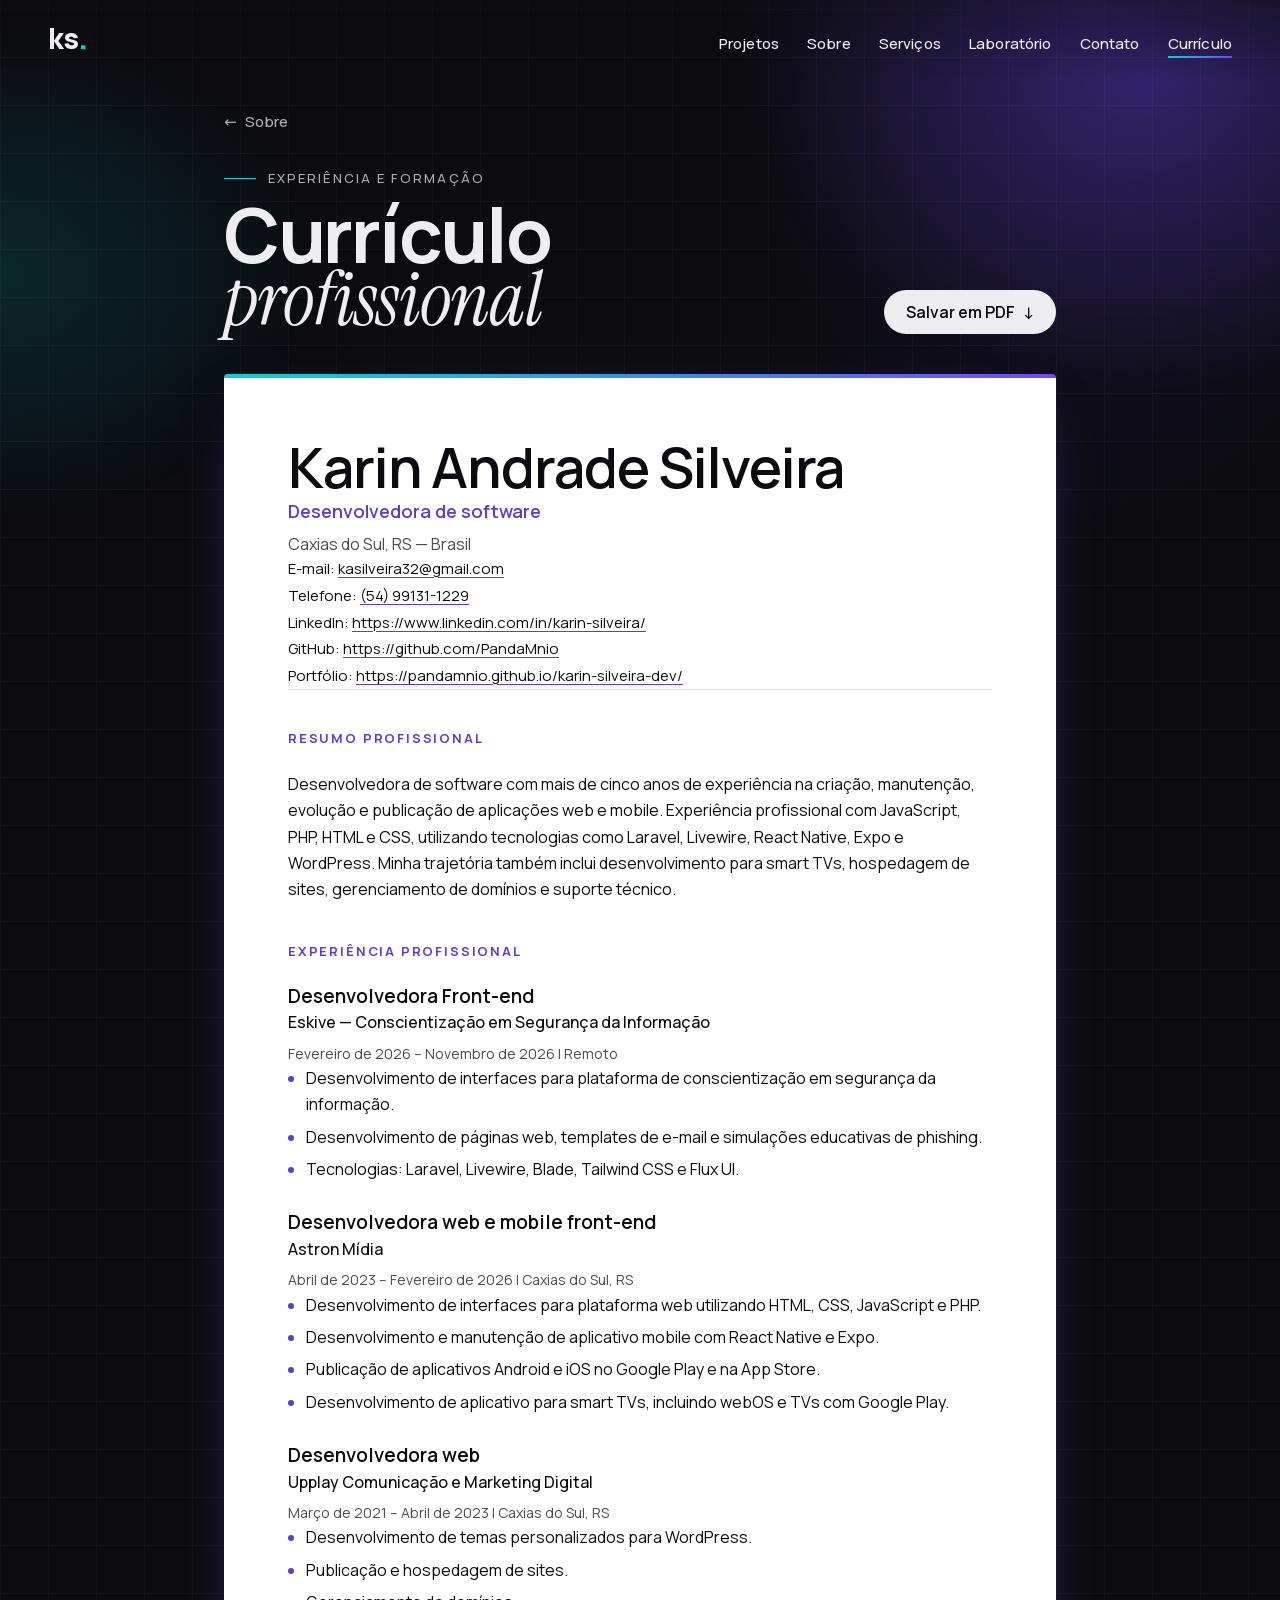
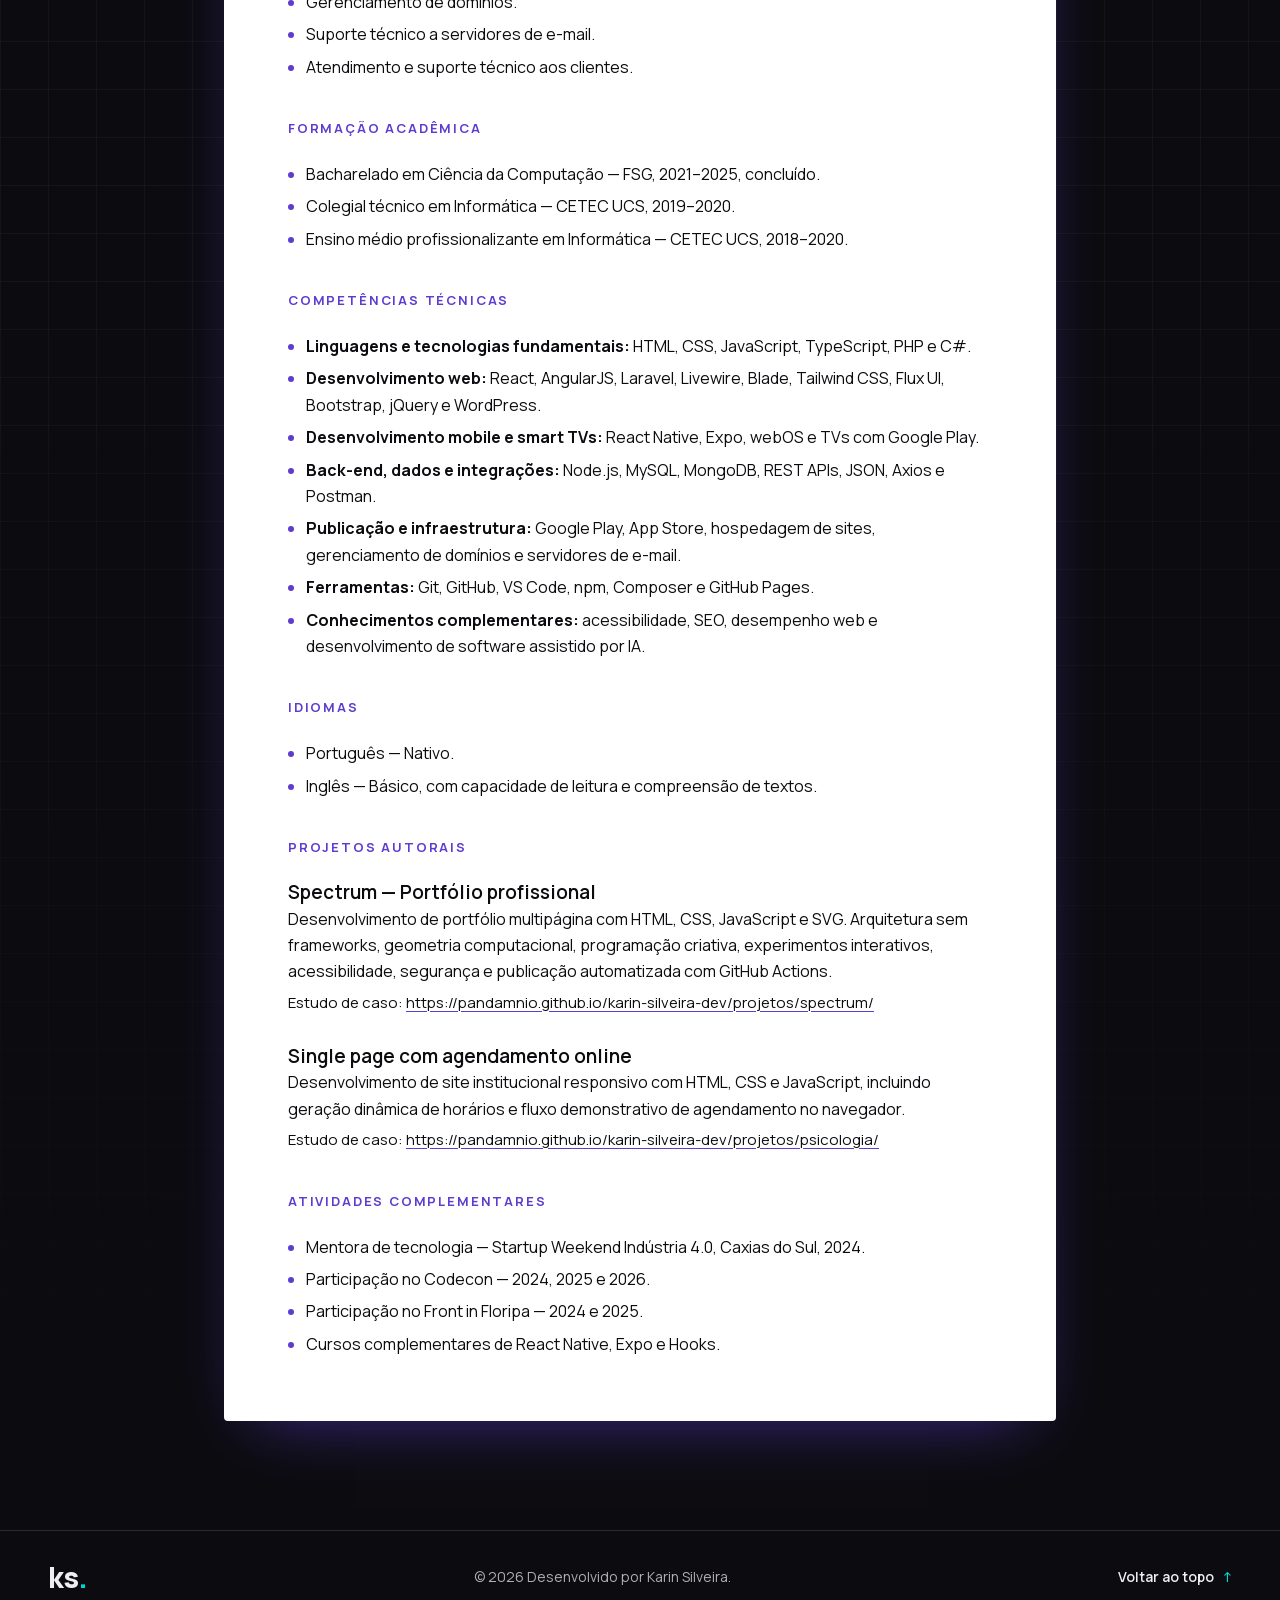
==== commit 519bffc4: "style: reprojeta a apresentação do currículo na tela" ====
--- a/curriculo/index.html
+++ b/curriculo/index.html
@@ -92,12 +92,15 @@
       </nav>
     </header>
 
-    <main id="conteudo" class="resume-page">
+    <main id="conteudo" class="resume-page ambient">
       <div class="resume-tools">
         <p class="back"><a href="../#sobre"><span aria-hidden="true">←</span> Sobre</a></p>
+        <div class="resume-title">
+          <p class="eyebrow">Experiência e formação</p>
+          <p class="page-title">Currículo <span class="voice">profissional</span></p>
+        </div>
         <div class="resume-export">
-          <button class="button" type="button" data-print hidden aria-describedby="resume-print-tip">Salvar em PDF</button>
-          <p id="resume-print-tip">Para duas páginas, escolha A4 e escala de 100% e desative cabeçalhos e rodapés na janela de impressão.</p>
+          <button class="button" type="button" data-print hidden>Salvar em PDF <span aria-hidden="true">↓</span></button>
         </div>
       </div>
 
--- a/styles/main.css
+++ b/styles/main.css
@@ -3861,35 +3861,38 @@
   margin-inline: auto;
 }
 
+.resume-page::before {
+  inset-block-start: -8rem;
+  background:
+    radial-gradient(45% 28rem at 90% 8rem, color-mix(in srgb, var(--color-ultraviolet) 30%, transparent), transparent 70%),
+    radial-gradient(35% 22rem at 0% 20rem, color-mix(in srgb, var(--color-aqua) 14%, transparent), transparent 70%),
+    repeating-linear-gradient(90deg, color-mix(in srgb, var(--color-porcelain) 4%, transparent) 0 1px, transparent 1px 3rem),
+    repeating-linear-gradient(0deg, color-mix(in srgb, var(--color-porcelain) 4%, transparent) 0 1px, transparent 1px 3rem);
+  mask-image: linear-gradient(transparent, #000 8rem, #000 60%, transparent);
+}
+
 .resume-tools {
-  display: flex;
-  flex-wrap: wrap;
-  align-items: center;
-  justify-content: space-between;
-  gap: 1rem 2rem;
-  margin-block-end: 1.5rem;
+  display: grid;
+  gap: 1.5rem 2rem;
+  margin-block-end: clamp(1.5rem, 4vw, 2.5rem);
 }
 
 .resume-tools .back {
   margin: 0;
 }
 
-.resume-export {
-  display: flex;
-  flex-wrap: wrap;
-  align-items: center;
-  gap: 0.75rem 1.25rem;
-}
-
-.resume-export p {
-  max-inline-size: 34ch;
-  margin: 0;
-  font-size: 0.8125rem;
-  line-height: 1.45;
-  color: var(--color-muted);
+.resume-title .eyebrow {
+  margin-block-end: 0.75rem;
+}
+
+.resume-title .page-title {
+  margin: 0;
+  font-size: clamp(2.75rem, 1.5rem + 5vw, 4.75rem);
+  letter-spacing: -0.03em;
 }
 
 .resume-export .button {
+  inline-size: 100%;
   border: 0;
   font: inherit;
   font-weight: 600;
@@ -3900,11 +3903,26 @@
   display: none;
 }
 
+@media (min-width: 40rem) {
+  .resume-tools {
+    grid-template-columns: minmax(0, 1fr) auto;
+    align-items: end;
+  }
+
+  .resume-tools .back {
+    grid-column: 1 / -1;
+  }
+
+  .resume-export .button {
+    inline-size: auto;
+  }
+}
+
 .resume {
   --color-bg: #fff;
 
   padding: clamp(1.5rem, 1rem + 4vw, 4rem);
-  border-block-start: 3px solid var(--color-ultraviolet-deep);
+  background: var(--gradient-spectrum) top / 100% 4px no-repeat, var(--color-bg);
   border-radius: 0.25rem;
   font-variant-ligatures: no-common-ligatures;
   box-shadow: 0 1.5rem 4rem -2rem color-mix(in srgb, var(--color-ultraviolet) 60%, transparent);
@@ -4012,6 +4030,50 @@
   font-size: 0.9375rem;
 }
 
+@media screen {
+  .resume {
+    line-height: 1.65;
+  }
+
+  .resume-header {
+    padding-block-end: 1.5rem;
+    border-block-end: 1px solid color-mix(in srgb, var(--color-ultraviolet-deep) 20%, #fff);
+  }
+
+  .resume h1 {
+    font-size: clamp(2.25rem, 1.5rem + 3vw, 3.5rem);
+    line-height: 1.05;
+  }
+
+  .resume h2 {
+    margin-block-start: 2.5rem;
+    border-block-end: 0;
+    font-size: 0.8125rem;
+    letter-spacing: 0.14em;
+    text-transform: uppercase;
+  }
+
+  .resume h3 {
+    font-size: 1.1875rem;
+  }
+
+  .resume-entry + .resume-entry {
+    margin-block-start: 1.75rem;
+  }
+
+  .resume-section li + li {
+    margin-block-start: 0.375rem;
+  }
+}
+
+@media screen and (width < 40rem) {
+  .resume {
+    margin-inline: calc(var(--gutter) * -1);
+    padding-inline: var(--gutter);
+    border-radius: 0;
+  }
+}
+
 @page resume {
   size: A4;
   margin: 0;
@@ -4035,6 +4097,10 @@
 
   .resume-page {
     padding: 0;
+  }
+
+  .resume-page::before {
+    display: none;
   }
 
   .resume {
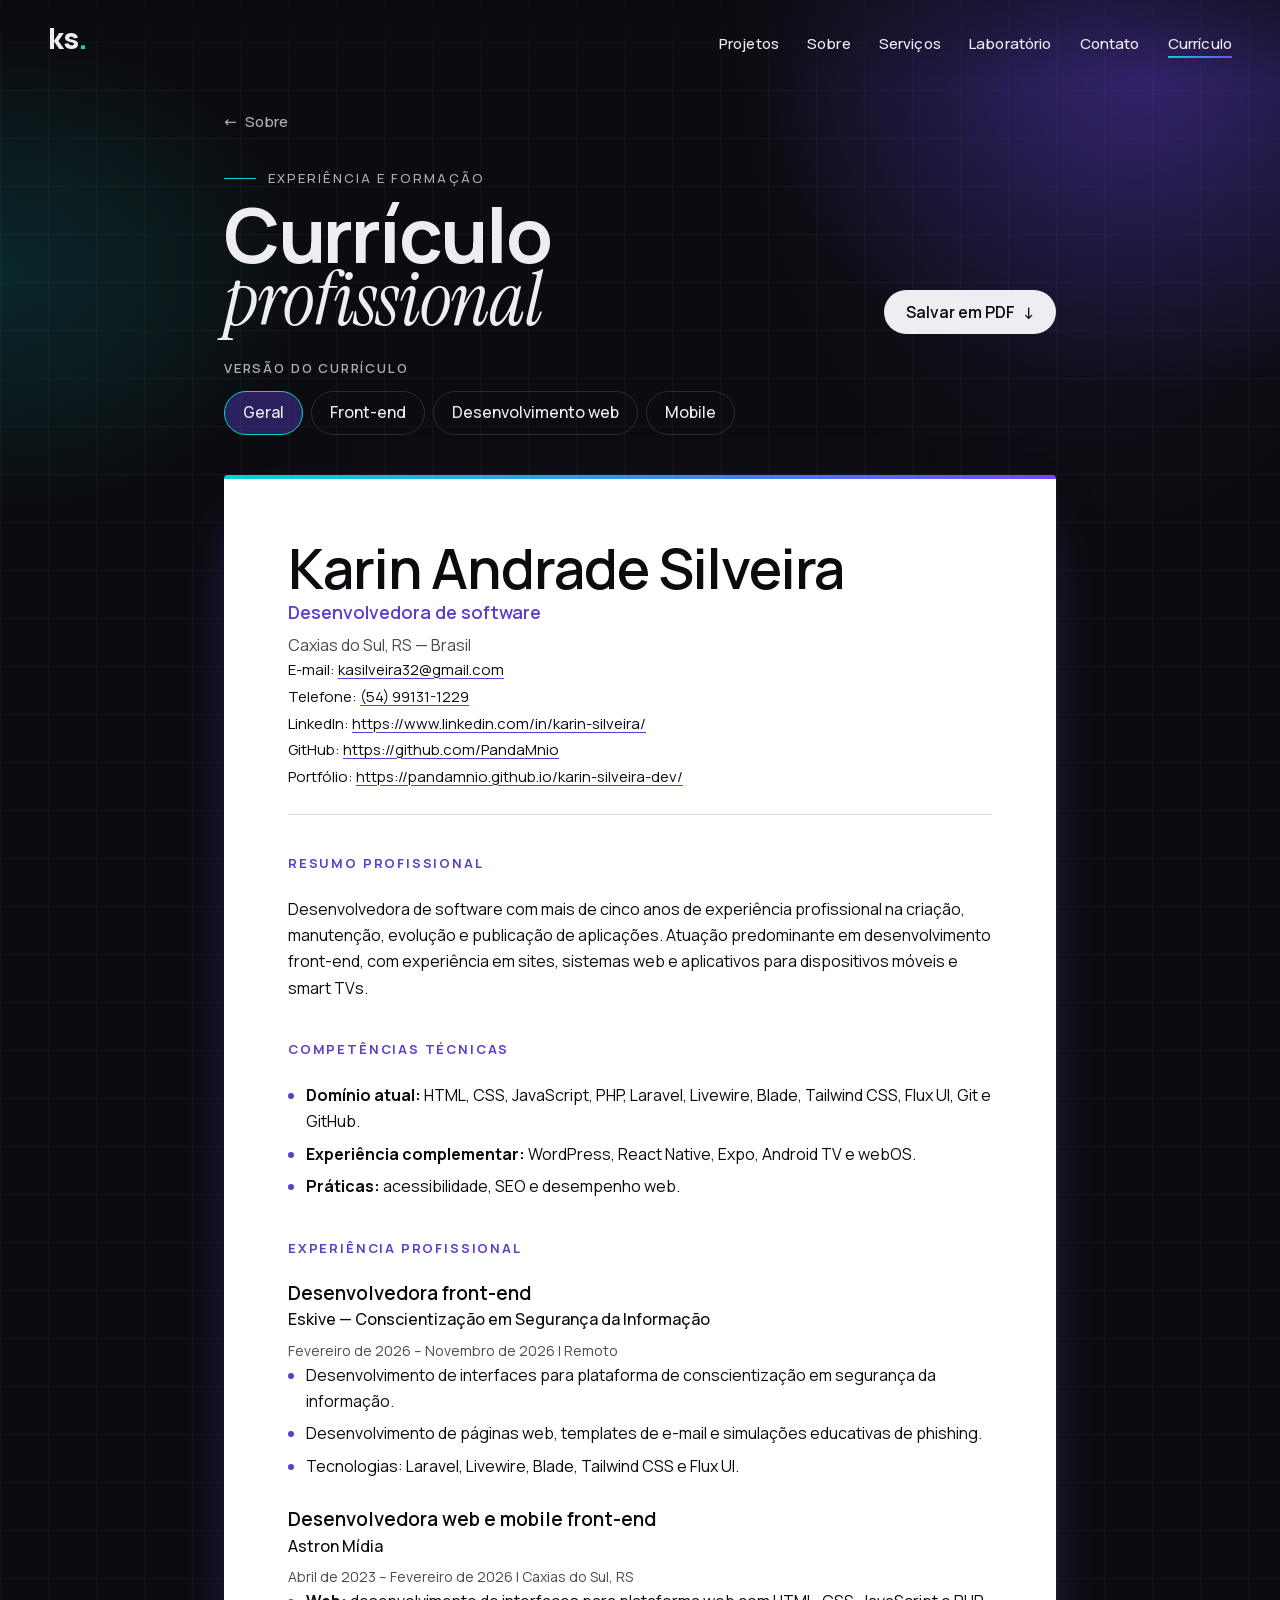
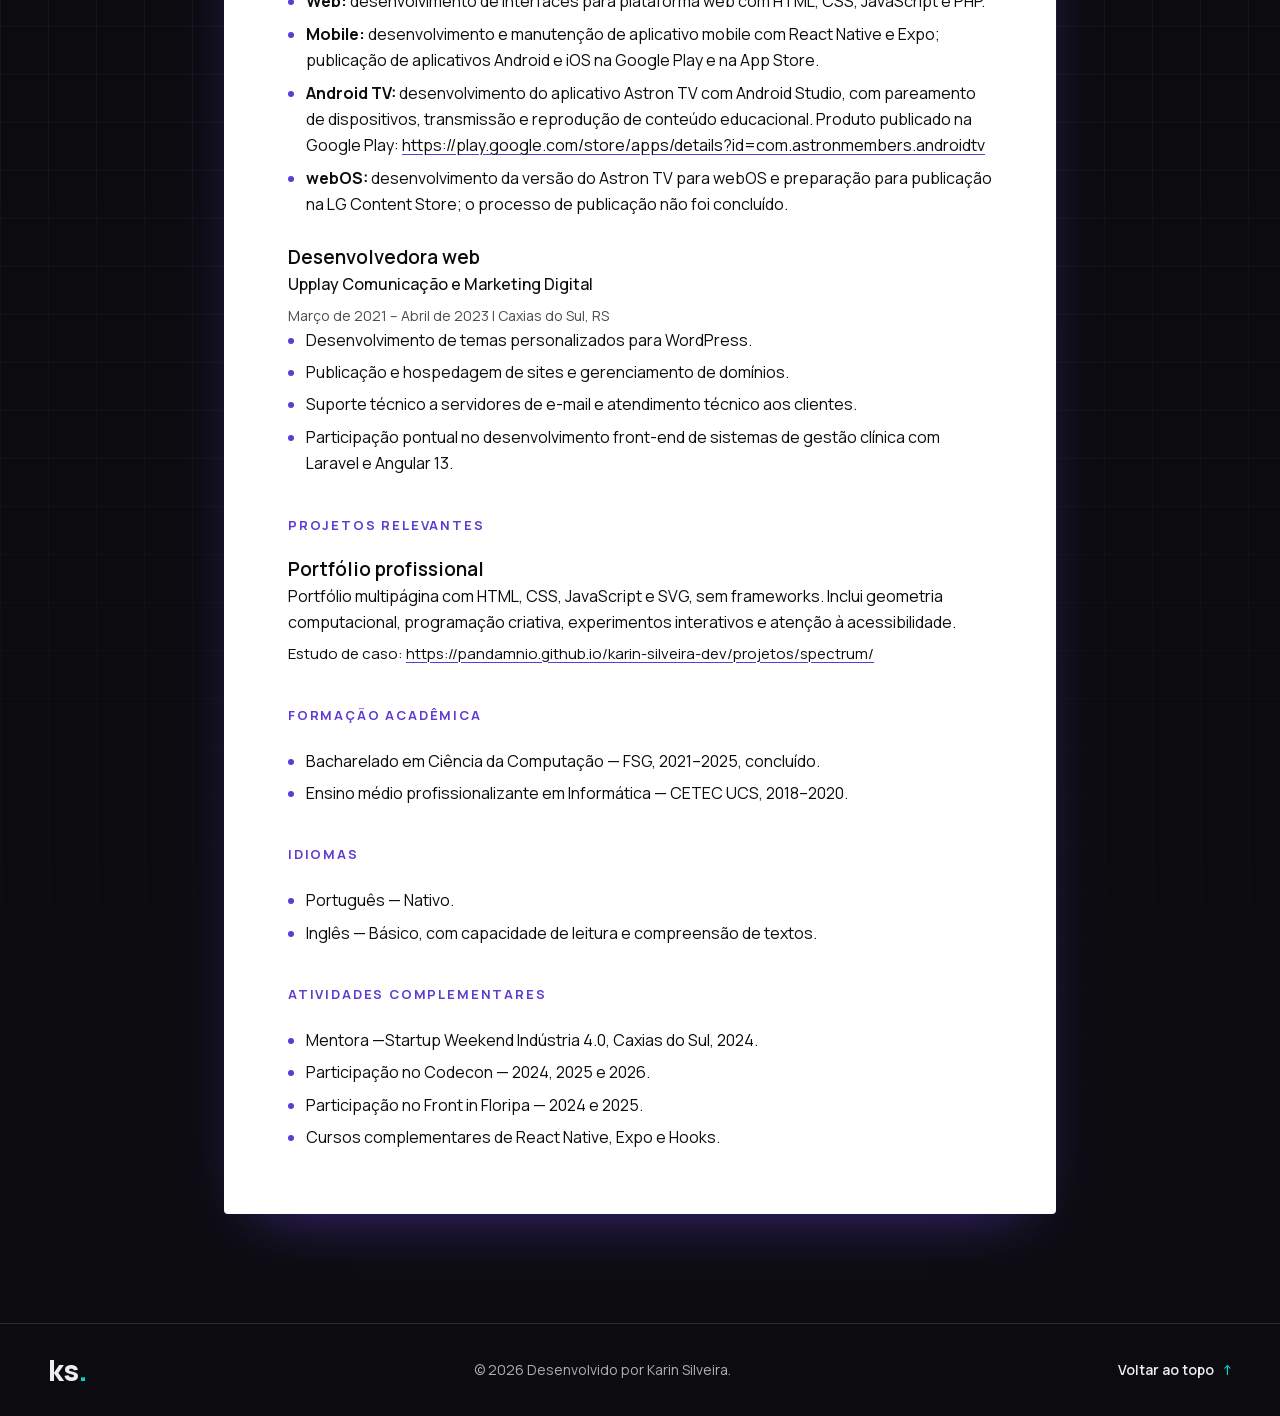
==== commit 4b3323b9: "feat: versões do currcículo" ====
--- a/curriculo/index.html
+++ b/curriculo/index.html
@@ -102,12 +102,22 @@
         <div class="resume-export">
           <button class="button" type="button" data-print hidden>Salvar em PDF <span aria-hidden="true">↓</span></button>
         </div>
+        <fieldset class="resume-versions">
+          <legend>Versão do currículo</legend>
+          <label><input class="visually-hidden" type="radio" name="versao" value="geral" checked><span>Geral</span></label>
+          <label><input class="visually-hidden" type="radio" name="versao" value="front"><span>Front-end</span></label>
+          <label><input class="visually-hidden" type="radio" name="versao" value="web"><span>Desenvolvimento web</span></label>
+          <label><input class="visually-hidden" type="radio" name="versao" value="mobile"><span>Mobile</span></label>
+        </fieldset>
       </div>
 
       <article class="resume light" aria-labelledby="resume-nome">
         <header class="resume-header">
           <h1 id="resume-nome">Karin Andrade Silveira</h1>
-          <p class="resume-role">Desenvolvedora de software</p>
+          <p class="resume-role" data-v="geral">Desenvolvedora de software</p>
+          <p class="resume-role" data-v="front">Desenvolvedora front-end</p>
+          <p class="resume-role" data-v="web">Desenvolvedora web</p>
+          <p class="resume-role" data-v="mobile">Desenvolvedora mobile</p>
           <p>Caxias do Sul, RS — Brasil</p>
           <ul class="resume-contact" role="list">
             <li>E-mail: <a href="mailto:kasilveira32@gmail.com">kasilveira32@gmail.com</a></li>
@@ -120,32 +130,74 @@
 
         <section class="resume-section" aria-labelledby="resumo">
           <h2 id="resumo">Resumo profissional</h2>
-          <p>Desenvolvedora de software com mais de cinco anos de experiência na criação, manutenção, evolução e publicação de aplicações web e mobile. Experiência profissional com JavaScript, PHP, HTML e CSS, utilizando tecnologias como Laravel, Livewire, React Native, Expo e WordPress. Minha trajetória também inclui desenvolvimento para smart TVs, hospedagem de sites, gerenciamento de domínios e suporte técnico.</p>
+          <p data-v="geral">Desenvolvedora de software com mais de cinco anos de experiência profissional na criação, manutenção, evolução e publicação de aplicações. Atuação predominante em desenvolvimento front-end, com experiência em sites, sistemas web e aplicativos para dispositivos móveis e smart TVs.</p>
+          <p data-v="front">Desenvolvedora front-end com mais de cinco anos de experiência profissional em desenvolvimento de software. Atuação na construção e evolução de interfaces para sites e sistemas web, com experiência em JavaScript e no ecossistema Laravel. Conhecimentos de acessibilidade, responsividade e desempenho web.</p>
+          <p data-v="web">Desenvolvedora web com mais de cinco anos de experiência na criação, manutenção e evolução de sites e aplicações web. Atuação profissional com PHP, Laravel, JavaScript e WordPress, incluindo publicação, hospedagem e gerenciamento de domínios.</p>
+          <p data-v="mobile">Experiência profissional no desenvolvimento, manutenção e publicação de aplicativos Android e iOS com React Native e Expo, além do desenvolvimento para Android TV e webOS. Atuação em aplicações educacionais com funcionalidades de pareamento de dispositivos, transmissão e reprodução de conteúdo.</p>
+        </section>
+
+        <section class="resume-section" aria-labelledby="competencias">
+          <h2 id="competencias">Competências técnicas</h2>
+          <ul data-v="geral">
+            <li><strong>Domínio atual:</strong> HTML, CSS, JavaScript, PHP, Laravel, Livewire, Blade, Tailwind CSS, Flux UI, Git e GitHub.</li>
+            <li><strong>Experiência complementar:</strong> WordPress, React Native, Expo, Android TV e webOS.</li>
+            <li><strong>Práticas:</strong> acessibilidade, SEO e desempenho web.</li>
+          </ul>
+          <ul data-v="front">
+            <li><strong>Domínio atual:</strong> HTML, CSS, JavaScript, Laravel, Livewire, Blade, Tailwind CSS, Flux UI, Git e GitHub.</li>
+            <li><strong>Experiência complementar:</strong> React e TypeScript.</li>
+            <li><strong>Práticas:</strong> acessibilidade, responsividade, SEO e desempenho web.</li>
+          </ul>
+          <ul data-v="web">
+            <li><strong>Domínio atual:</strong> PHP, Laravel, Livewire, Blade, JavaScript, HTML, CSS, Tailwind CSS, Flux UI, Git e GitHub.</li>
+            <li><strong>Experiência complementar:</strong> WordPress e MySQL.</li>
+            <li><strong>Operação de sites:</strong> hospedagem, gerenciamento de domínios e suporte técnico a servidores de e-mail.</li>
+            <li><strong>Práticas:</strong> acessibilidade, SEO e desempenho web.</li>
+          </ul>
+          <ul data-v="mobile">
+            <li><strong>Domínio atual:</strong> JavaScript, Git e GitHub.</li>
+            <li><strong>Experiência profissional:</strong> React Native, Expo, Android, iOS, Android TV e webOS.</li>
+            <li><strong>Experiência complementar:</strong> TypeScript e Android Studio.</li>
+            <li><strong>Publicação de aplicativos:</strong> Google Play e App Store.</li>
+          </ul>
         </section>
 
         <section class="resume-section" aria-labelledby="experiencia">
           <h2 id="experiencia">Experiência profissional</h2>
 
           <div class="resume-entry">
-            <h3>Desenvolvedora Front-end</h3>
+            <h3>Desenvolvedora front-end</h3>
             <p class="resume-org">Eskive — Conscientização em Segurança da Informação</p>
             <p class="resume-meta"><time datetime="2026-02">Fevereiro de 2026</time> – <time datetime="2026-11">Novembro de 2026</time> | Remoto</p>
-            <ul>
+            <ul data-v="geral front web">
               <li>Desenvolvimento de interfaces para plataforma de conscientização em segurança da informação.</li>
               <li>Desenvolvimento de páginas web, templates de e-mail e simulações educativas de phishing.</li>
               <li>Tecnologias: Laravel, Livewire, Blade, Tailwind CSS e Flux UI.</li>
             </ul>
+            <ul data-v="mobile">
+              <li>Desenvolvimento de interfaces web para plataforma de conscientização em segurança da informação, com Laravel, Livewire, Blade, Tailwind CSS e Flux UI.</li>
+            </ul>
           </div>
 
           <div class="resume-entry">
             <h3>Desenvolvedora web e mobile front-end</h3>
             <p class="resume-org">Astron Mídia</p>
             <p class="resume-meta"><time datetime="2023-04">Abril de 2023</time> – <time datetime="2026-02">Fevereiro de 2026</time> | Caxias do Sul, RS</p>
-            <ul>
-              <li>Desenvolvimento de interfaces para plataforma web utilizando HTML, CSS, JavaScript e PHP.</li>
-              <li>Desenvolvimento e manutenção de aplicativo mobile com React Native e Expo.</li>
-              <li>Publicação de aplicativos Android e iOS no Google Play e na App Store.</li>
-              <li>Desenvolvimento de aplicativo para smart TVs, incluindo webOS e TVs com Google Play.</li>
+            <ul data-v="geral">
+              <li><strong>Web:</strong> desenvolvimento de interfaces para plataforma web com HTML, CSS, JavaScript e PHP.</li>
+              <li><strong>Mobile:</strong> desenvolvimento e manutenção de aplicativo mobile com React Native e Expo; publicação de aplicativos Android e iOS na Google Play e na App Store.</li>
+              <li><strong>Android TV:</strong> desenvolvimento do aplicativo Astron TV com Android Studio, com pareamento de dispositivos, transmissão e reprodução de conteúdo educacional. Produto publicado na Google Play: <a href="https://play.google.com/store/apps/details?id=com.astronmembers.androidtv">https://play.google.com/store/apps/details?id=com.astronmembers.androidtv</a></li>
+              <li><strong>webOS:</strong> desenvolvimento da versão do Astron TV para webOS e preparação para publicação na LG Content Store; o processo de publicação não foi concluído.</li>
+            </ul>
+            <ul data-v="front web">
+              <li><strong>Web:</strong> desenvolvimento de interfaces para plataforma web com HTML, CSS, JavaScript e PHP.</li>
+              <li><strong>Mobile e TVs:</strong> desenvolvimento e manutenção de aplicativo mobile com React Native e Expo; desenvolvimento do aplicativo Astron TV para Android TV e webOS; publicação de aplicativos Android e iOS na Google Play e na App Store.</li>
+            </ul>
+            <ul data-v="mobile">
+              <li><strong>Mobile:</strong> desenvolvimento e manutenção de aplicativo mobile com React Native e Expo; publicação de aplicativos Android e iOS na Google Play e na App Store.</li>
+              <li><strong>Android TV:</strong> desenvolvimento do aplicativo Astron TV com Android Studio, com pareamento de dispositivos, transmissão e reprodução de conteúdo educacional. Produto publicado na Google Play: <a href="https://play.google.com/store/apps/details?id=com.astronmembers.androidtv">https://play.google.com/store/apps/details?id=com.astronmembers.androidtv</a></li>
+              <li><strong>webOS:</strong> desenvolvimento da versão do Astron TV para webOS e preparação para publicação na LG Content Store; o processo de publicação não foi concluído.</li>
+              <li><strong>Web:</strong> desenvolvimento de interfaces para plataforma web com HTML, CSS, JavaScript e PHP.</li>
             </ul>
           </div>
 
@@ -153,13 +205,32 @@
             <h3>Desenvolvedora web</h3>
             <p class="resume-org">Upplay Comunicação e Marketing Digital</p>
             <p class="resume-meta"><time datetime="2021-03">Março de 2021</time> – <time datetime="2023-04">Abril de 2023</time> | Caxias do Sul, RS</p>
-            <ul>
+            <ul data-v="geral web">
               <li>Desenvolvimento de temas personalizados para WordPress.</li>
-              <li>Publicação e hospedagem de sites.</li>
-              <li>Gerenciamento de domínios.</li>
-              <li>Suporte técnico a servidores de e-mail.</li>
-              <li>Atendimento e suporte técnico aos clientes.</li>
-            </ul>
+              <li>Publicação e hospedagem de sites e gerenciamento de domínios.</li>
+              <li>Suporte técnico a servidores de e-mail e atendimento técnico aos clientes.</li>
+              <li>Participação pontual no desenvolvimento front-end de sistemas de gestão clínica com Laravel e Angular 13.</li>
+            </ul>
+            <ul data-v="front">
+              <li>Desenvolvimento de temas personalizados para WordPress.</li>
+              <li>Participação pontual no desenvolvimento front-end de sistemas de gestão clínica com Laravel e Angular 13.</li>
+              <li>Atuação predominante em desenvolvimento web e suporte técnico.</li>
+            </ul>
+            <ul data-v="mobile">
+              <li>Desenvolvimento de temas personalizados para WordPress.</li>
+              <li>Suporte técnico e atendimento aos clientes.</li>
+            </ul>
+          </div>
+        </section>
+
+        <section class="resume-section" aria-labelledby="projetos" data-v="geral front web">
+          <h2 id="projetos">Projetos relevantes</h2>
+
+          <div class="resume-entry">
+            <h3>Portfólio profissional</h3>
+            <p data-v="geral front">Portfólio multipágina com HTML, CSS, JavaScript e SVG, sem frameworks. Inclui geometria computacional, programação criativa, experimentos interativos e atenção à acessibilidade.</p>
+            <p data-v="web">Portfólio multipágina com HTML, CSS, JavaScript e SVG, sem frameworks. Inclui atenção à segurança e à acessibilidade e publicação automatizada com GitHub Actions.</p>
+            <p class="resume-link">Estudo de caso: <a href="https://pandamnio.github.io/karin-silveira-dev/projetos/spectrum/">https://pandamnio.github.io/karin-silveira-dev/projetos/spectrum/</a></p>
           </div>
         </section>
 
@@ -167,21 +238,7 @@
           <h2 id="formacao">Formação acadêmica</h2>
           <ul>
             <li>Bacharelado em Ciência da Computação — FSG, 2021–2025, concluído.</li>
-            <li>Colegial técnico em Informática — CETEC UCS, 2019–2020.</li>
             <li>Ensino médio profissionalizante em Informática — CETEC UCS, 2018–2020.</li>
-          </ul>
-        </section>
-
-        <section class="resume-section" aria-labelledby="competencias">
-          <h2 id="competencias">Competências técnicas</h2>
-          <ul>
-            <li><strong>Linguagens e tecnologias fundamentais:</strong> HTML, CSS, JavaScript, TypeScript, PHP e C#.</li>
-            <li><strong>Desenvolvimento web:</strong> React, AngularJS, Laravel, Livewire, Blade, Tailwind CSS, Flux UI, Bootstrap, jQuery e WordPress.</li>
-            <li><strong>Desenvolvimento mobile e smart TVs:</strong> React Native, Expo, webOS e TVs com Google Play.</li>
-            <li><strong>Back-end, dados e integrações:</strong> Node.js, MySQL, MongoDB, REST APIs, JSON, Axios e Postman.</li>
-            <li><strong>Publicação e infraestrutura:</strong> Google Play, App Store, hospedagem de sites, gerenciamento de domínios e servidores de e-mail.</li>
-            <li><strong>Ferramentas:</strong> Git, GitHub, VS Code, npm, Composer e GitHub Pages.</li>
-            <li><strong>Conhecimentos complementares:</strong> acessibilidade, SEO, desempenho web e desenvolvimento de software assistido por IA.</li>
           </ul>
         </section>
 
@@ -193,29 +250,13 @@
           </ul>
         </section>
 
-        <section class="resume-section" aria-labelledby="projetos">
-          <h2 id="projetos">Projetos autorais</h2>
-
-          <div class="resume-entry">
-            <h3>Spectrum — Portfólio profissional</h3>
-            <p>Desenvolvimento de portfólio multipágina com HTML, CSS, JavaScript e SVG. Arquitetura sem frameworks, geometria computacional, programação criativa, experimentos interativos, acessibilidade, segurança e publicação automatizada com GitHub Actions.</p>
-            <p class="resume-link">Estudo de caso: <a href="https://pandamnio.github.io/karin-silveira-dev/projetos/spectrum/">https://pandamnio.github.io/karin-silveira-dev/projetos/spectrum/</a></p>
-          </div>
-
-          <div class="resume-entry">
-            <h3>Single page com agendamento online</h3>
-            <p>Desenvolvimento de site institucional responsivo com HTML, CSS e JavaScript, incluindo geração dinâmica de horários e fluxo demonstrativo de agendamento no navegador.</p>
-            <p class="resume-link">Estudo de caso: <a href="https://pandamnio.github.io/karin-silveira-dev/projetos/psicologia/">https://pandamnio.github.io/karin-silveira-dev/projetos/psicologia/</a></p>
-          </div>
-        </section>
-
         <section class="resume-section" aria-labelledby="atividades">
           <h2 id="atividades">Atividades complementares</h2>
           <ul>
-            <li>Mentora de tecnologia — Startup Weekend Indústria 4.0, Caxias do Sul, 2024.</li>
+            <li>Mentora —Startup Weekend Indústria 4.0, Caxias do Sul, 2024.</li>
             <li>Participação no Codecon — 2024, 2025 e 2026.</li>
-            <li>Participação no Front in Floripa — 2024 e 2025.</li>
-            <li>Cursos complementares de React Native, Expo e Hooks.</li>
+            <li data-v="geral front">Participação no Front in Floripa — 2024 e 2025.</li>
+            <li data-v="geral mobile">Cursos complementares de React Native, Expo e Hooks.</li>
           </ul>
         </section>
       </article>
--- a/styles/main.css
+++ b/styles/main.css
@@ -3903,6 +3903,75 @@
   display: none;
 }
 
+.resume-versions {
+  display: flex;
+  flex-wrap: wrap;
+  gap: 0.5rem;
+  min-inline-size: 0;
+  margin: 0;
+  padding: 0;
+  border: 0;
+}
+
+.resume-versions legend {
+  margin-block-end: 0.75rem;
+  padding: 0;
+  font-size: 0.8125rem;
+  font-weight: 600;
+  letter-spacing: 0.14em;
+  text-transform: uppercase;
+  color: var(--color-muted);
+}
+
+.resume-versions label {
+  cursor: pointer;
+}
+
+.resume-versions span {
+  display: inline-flex;
+  align-items: center;
+  min-block-size: var(--touch);
+  padding-inline: 1.125rem;
+  border: var(--line);
+  border-radius: 999px;
+  font-weight: 500;
+  transition: background-color 0.2s, border-color 0.2s;
+}
+
+.resume-versions label:hover span {
+  border-color: var(--color-accent);
+}
+
+.resume-versions input:checked + span {
+  border-color: var(--color-accent);
+  background: color-mix(in srgb, var(--color-ultraviolet) 32%, transparent);
+}
+
+.resume-versions input:focus-visible + span {
+  outline: 2px solid var(--color-accent);
+  outline-offset: 3px;
+}
+
+@media (min-width: 40rem) {
+  .resume-versions {
+    grid-column: 1 / -1;
+  }
+}
+
+@supports not selector(:has(*)) {
+  .resume-versions,
+  .resume [data-v]:not([data-v~="geral"]) {
+    display: none;
+  }
+}
+
+.resume-page:has(input[value="geral"]:checked) [data-v]:not([data-v~="geral"]),
+.resume-page:has(input[value="front"]:checked) [data-v]:not([data-v~="front"]),
+.resume-page:has(input[value="web"]:checked) [data-v]:not([data-v~="web"]),
+.resume-page:has(input[value="mobile"]:checked) [data-v]:not([data-v~="mobile"]) {
+  display: none;
+}
+
 @media (min-width: 40rem) {
   .resume-tools {
     grid-template-columns: minmax(0, 1fr) auto;
@@ -4035,7 +4104,7 @@
     line-height: 1.65;
   }
 
-  .resume-header {
+  .resume .resume-header {
     padding-block-end: 1.5rem;
     border-block-end: 1px solid color-mix(in srgb, var(--color-ultraviolet-deep) 20%, #fff);
   }
